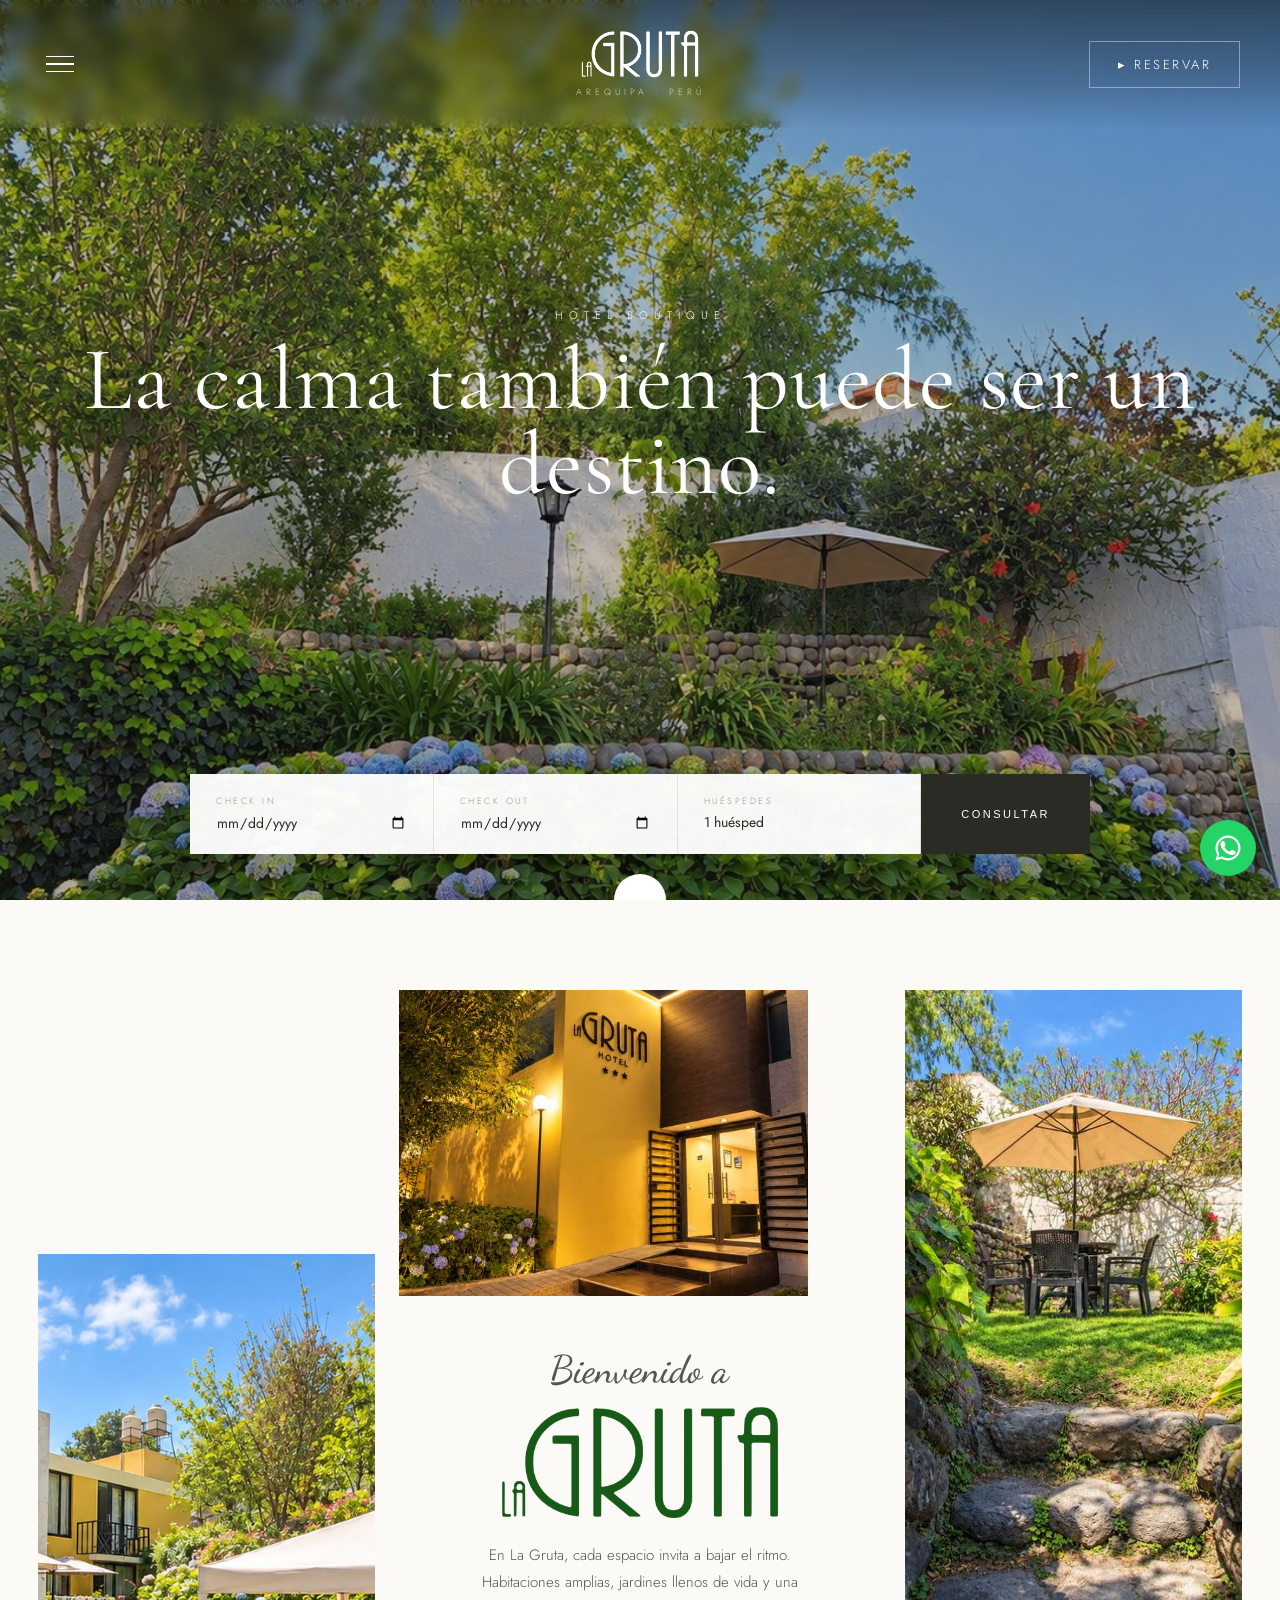
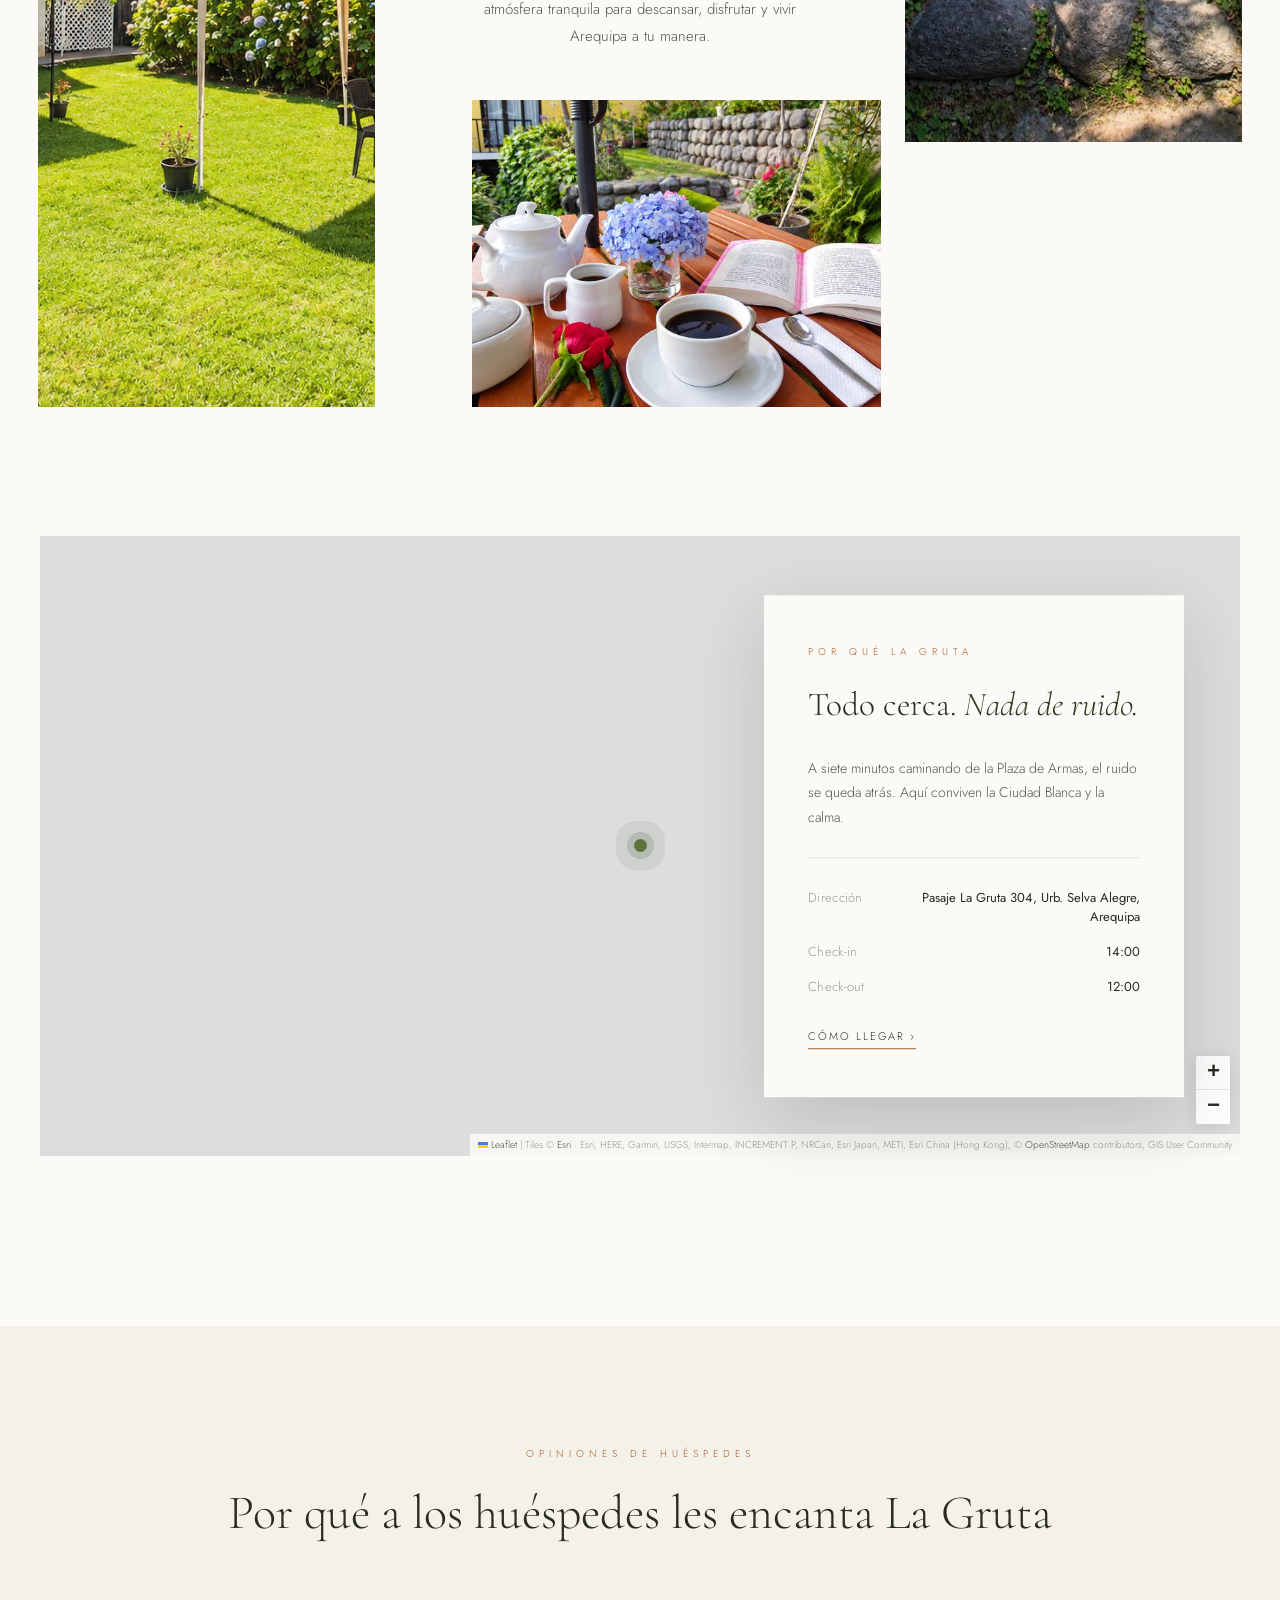
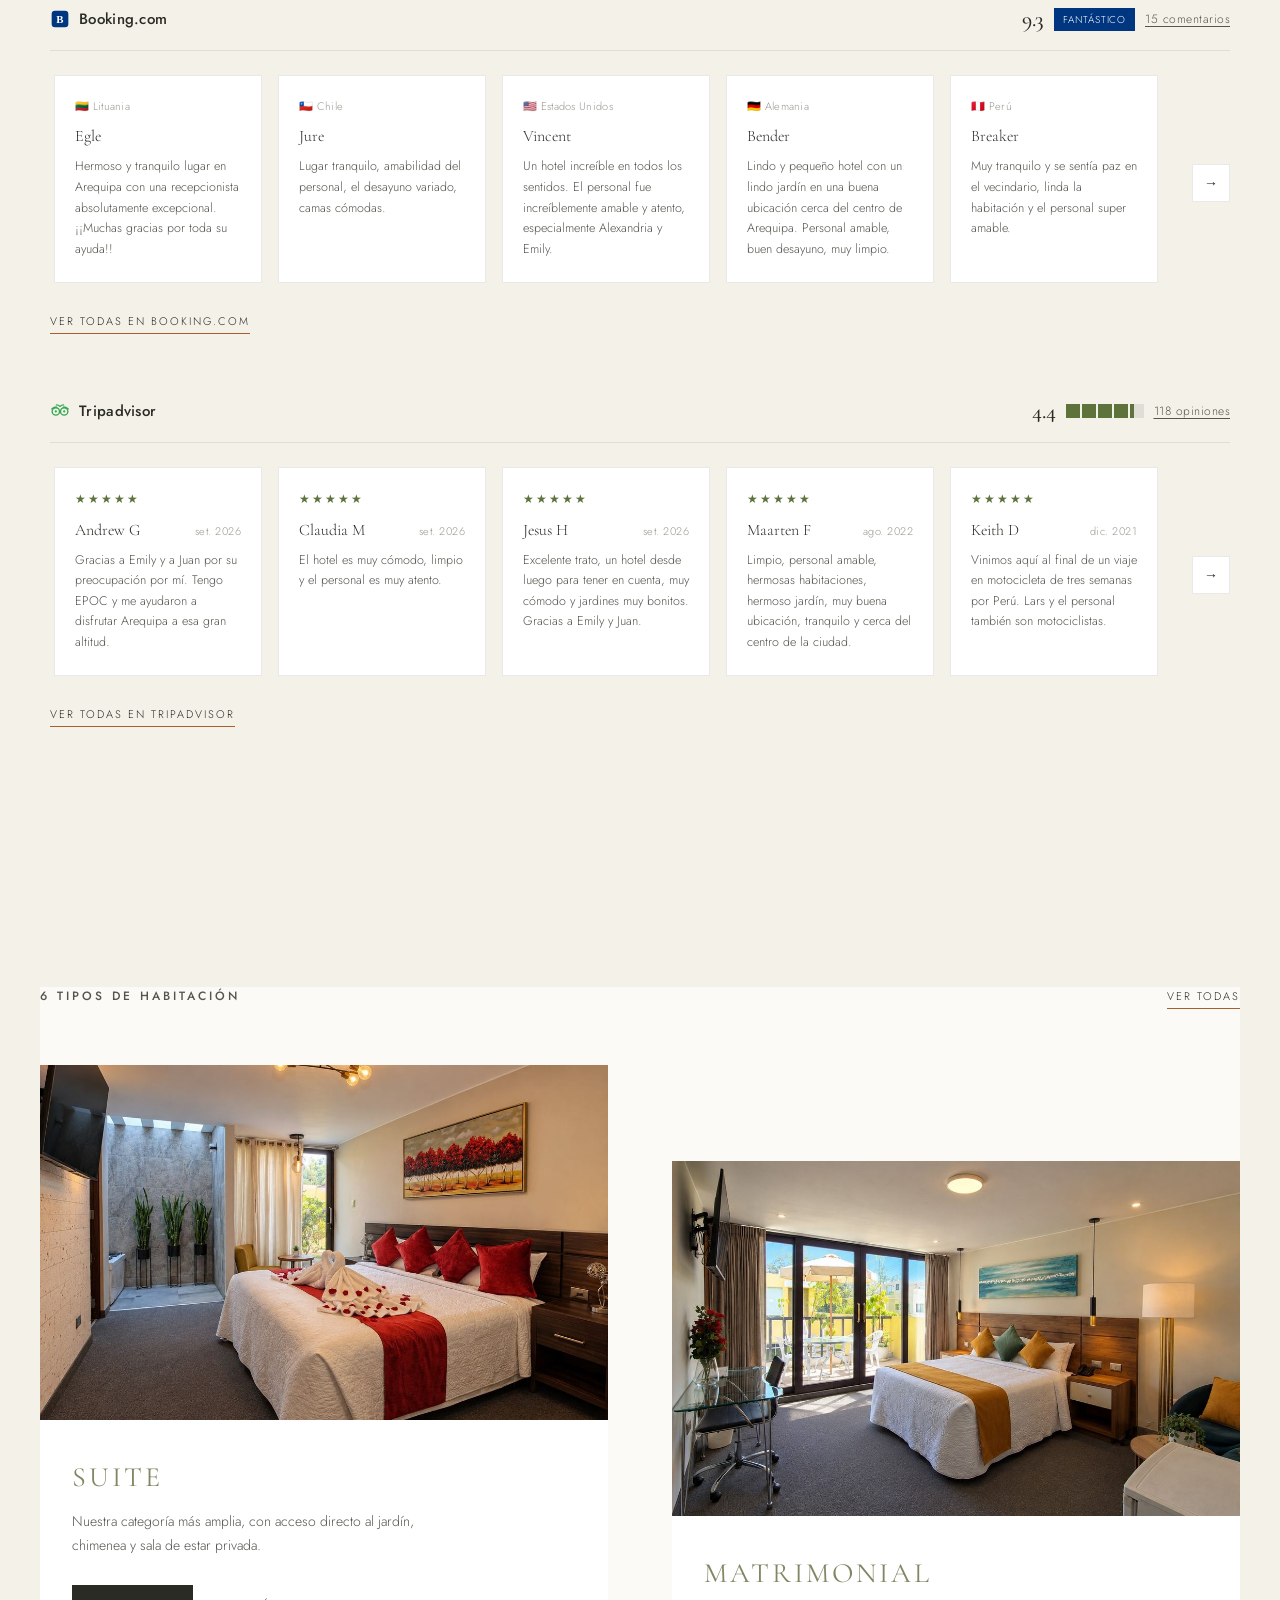
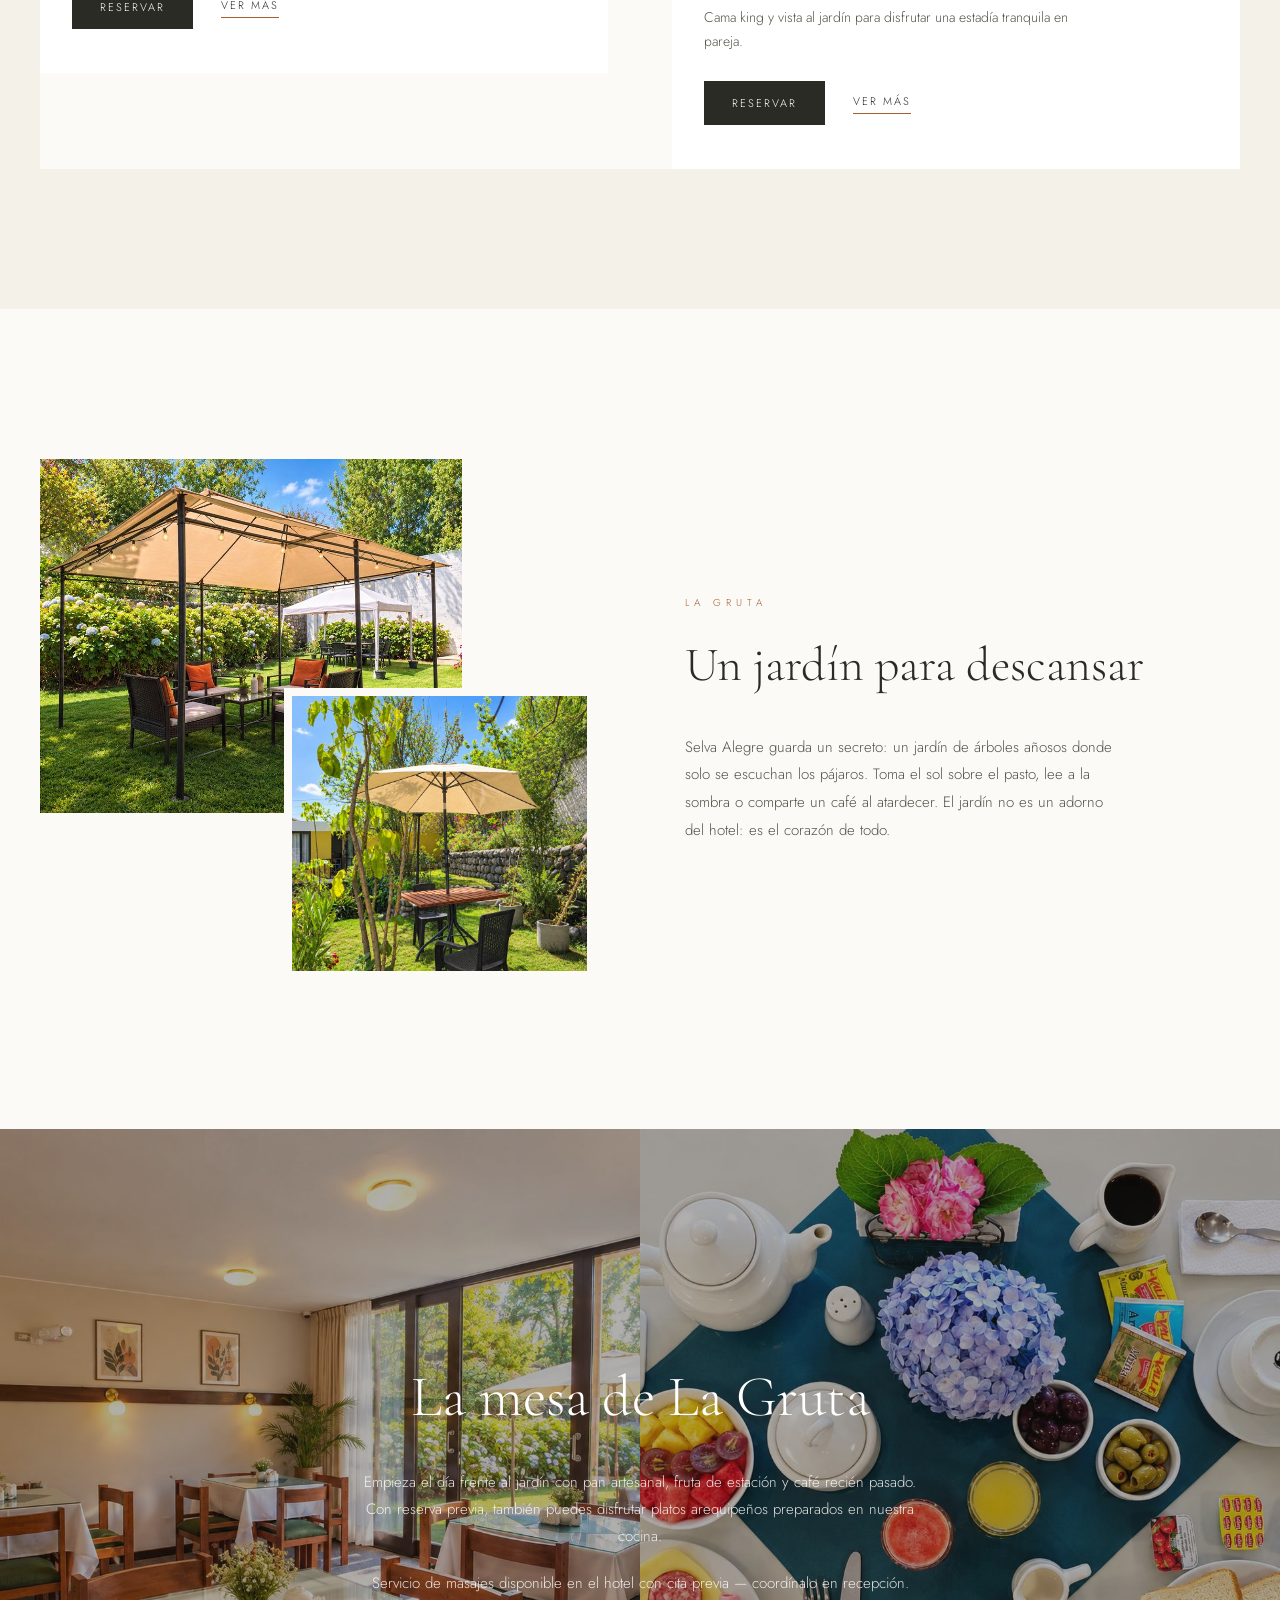
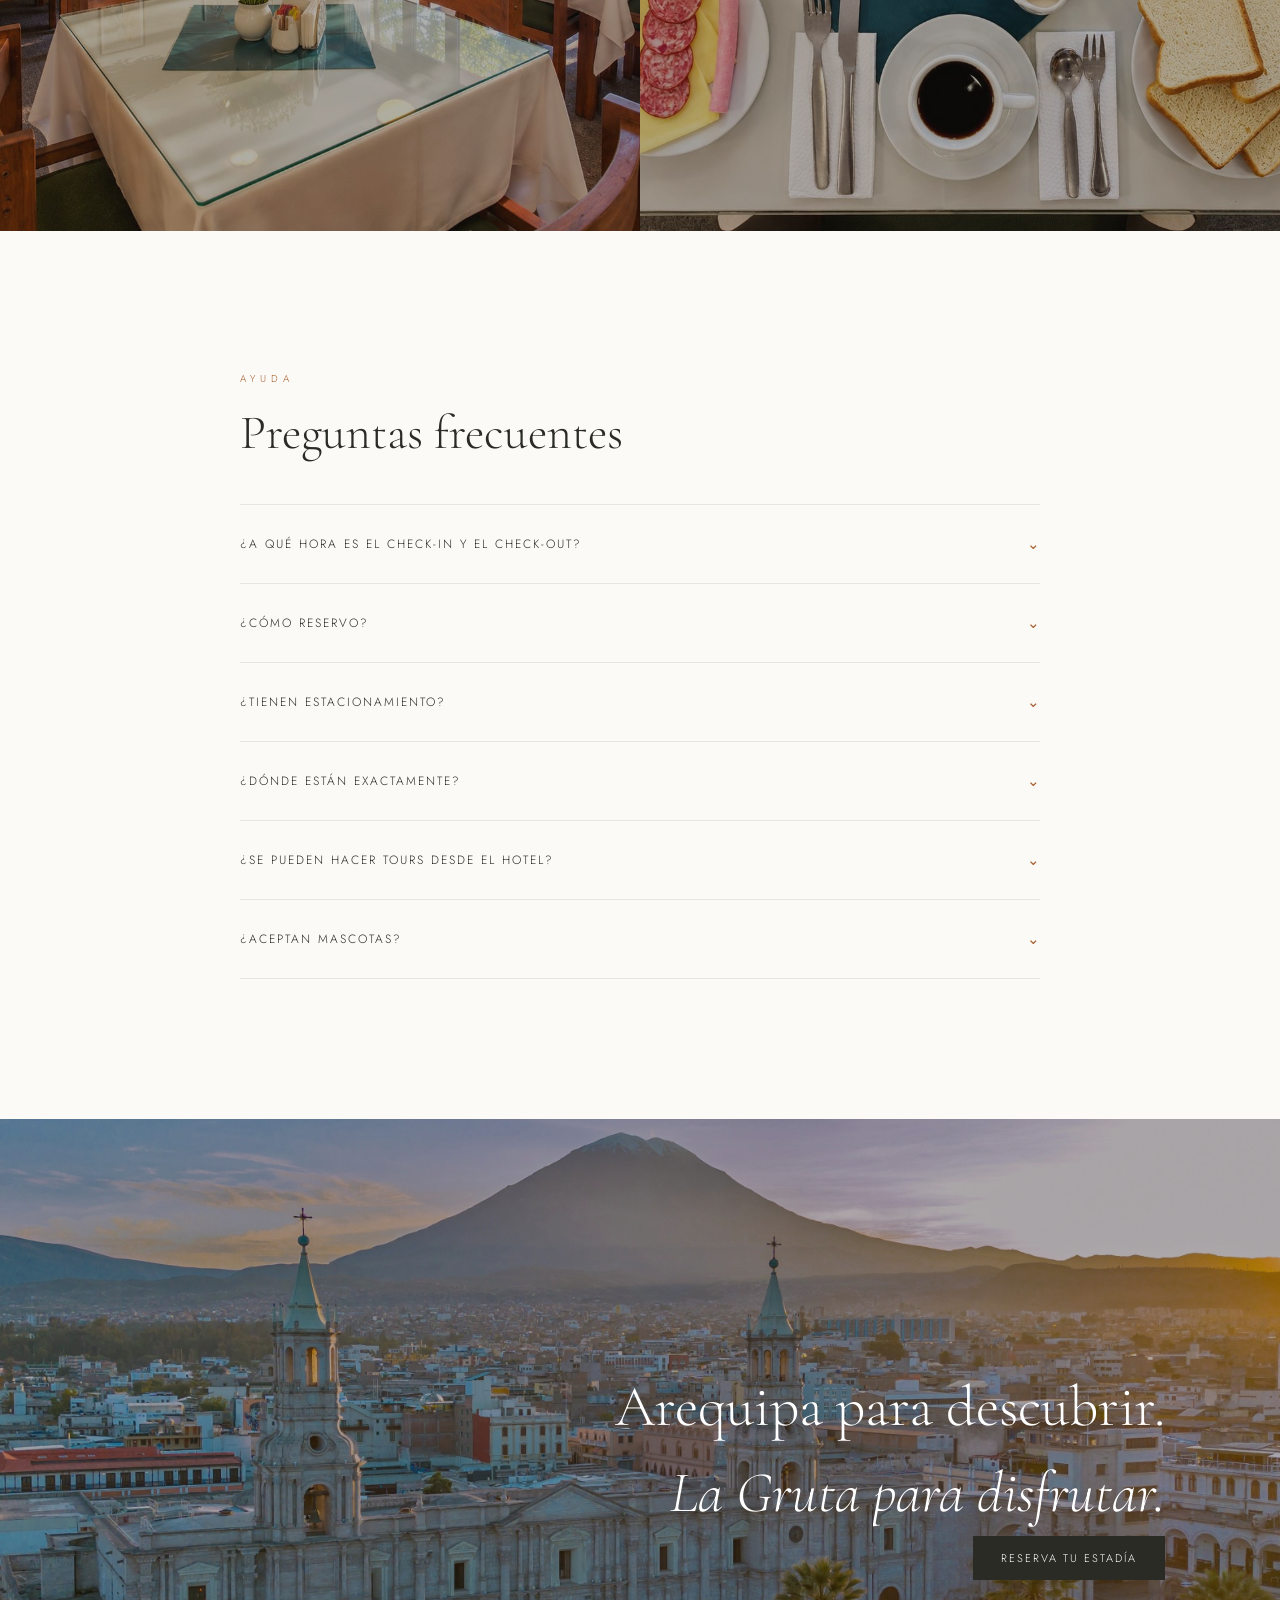
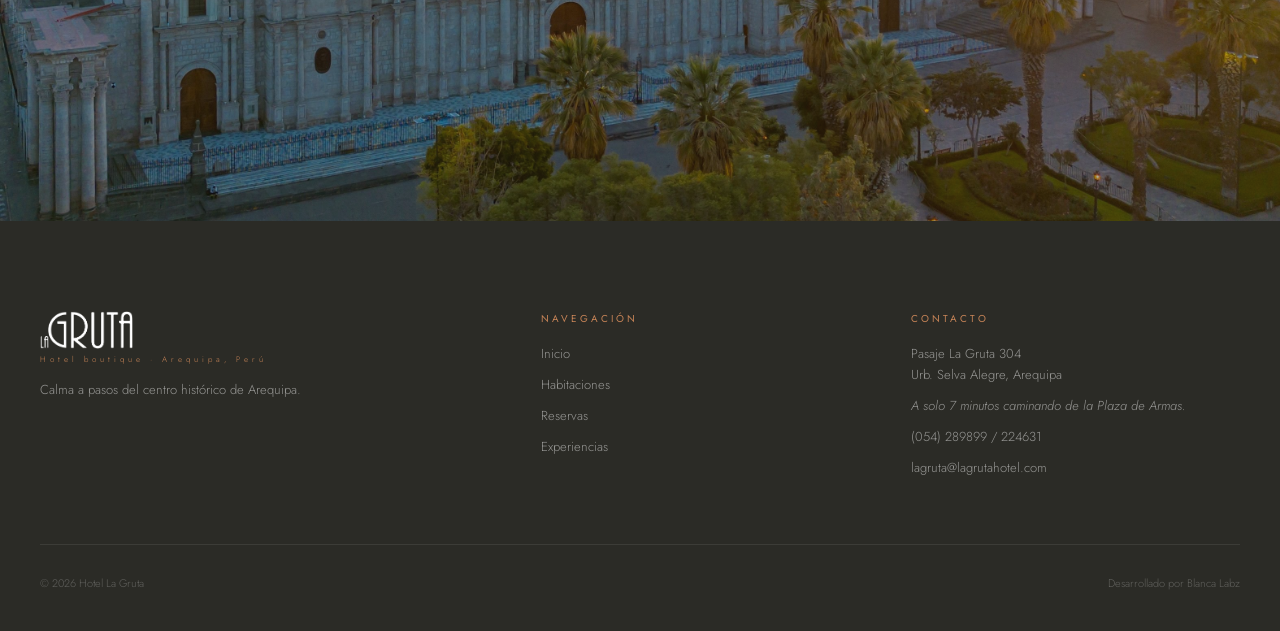
==== index.html @ e788a506 "mas detalles x2" ====
<!DOCTYPE html>
<html lang="es">
<head>
<meta charset="UTF-8">
<meta name="viewport" content="width=device-width, initial-scale=1.0">
<title>Hotel La Gruta — Arequipa</title>
<link href="https://fonts.googleapis.com/css2?family=Cormorant+Garamond:ital,wght@0,300;0,400;0,500;1,300;1,400&family=Dancing+Script:wght@500&family=Jost:wght@200;300;400;500&display=swap" rel="stylesheet">

<!-- Leaflet (vendorizado, no CDN) YA NO se carga acá: pesa ~164KB y solo lo
     usa la miniatura de mapa del menú. app.js lo inyecta bajo demanda
     (loadLeaflet() en assets/js/app.js) la primera vez que se abre el
     menú, para no penalizar a quien nunca lo abre. -->
<link rel="stylesheet" href="assets/css/site.css">

<!-- Todos con `defer`: se ejecutan en este orden, ya con el documento parseado.
     botanic-lib debe ir antes que vines.js, su único consumidor ahora que
     "El jardín" se sacó del sitio (queda guardada en docs/referencias/). -->
<script src="assets/js/botanic-lib.js" defer></script>
<script src="assets/js/vines.js"       defer></script>
<script src="assets/js/app.js"         defer></script>
<script src="assets/js/welcome.js"     defer></script>
<script src="assets/js/map.js"         defer></script>
</head>
<body>

<div id="preloader" class="preloader" aria-hidden="true">
  <img class="preloader-mark" src="assets/img/logos/lagruta-seal.png" alt="La Gruta Hotel">
</div>
<script>
  // Única excepción a "nada de JS en línea" (ver ARQUITECTURA.md): tiene que
  // correr antes de que el navegador pinte nada. app.js (defer) ya llegaría
  // tarde y el preloader alcanzaría a pintarse una vez antes de ocultarse.
  // A propósito NO mira sessionStorage: el preloader se ve en cada carga,
  // no solo la primera vez por sesión.
  if (matchMedia('(prefers-reduced-motion: reduce)').matches) {
    document.documentElement.classList.add('no-preload');
  }
</script>

<div id="app-shell">

<div class="pt" id="pt"></div>

<nav id="nav">
  <div class="burger" id="burger"><span></span><span></span><span></span></div>
  <a href="#" class="nav-logo" data-page="home"><img class="nav-logo-img" src="assets/img/logos/lagruta-wordmark.png" alt="La Gruta"><small>AREQUIPA · PERÚ</small></a>
  <a href="#" class="nav-book" data-page="reservas">▸ Reservar</a>
</nav>

<div class="menu" id="menu">
  <div class="menu-panel"></div>
  <div class="menu-inner">
    <div class="menu-col">
      <div class="menu-col-top">
        <p class="menu-eye">Hotel La Gruta</p>
        <div class="menu-links">
          <div class="menu-item"><a href="#" class="menu-link" data-page="home"><span class="menu-index">01</span>Inicio</a></div>
          <div class="menu-item"><a href="#" class="menu-link" data-page="rooms"><span class="menu-index">02</span>Habitaciones</a></div>
          <div class="menu-item"><a href="#" class="menu-link" data-page="reservas"><span class="menu-index">03</span>Reservas</a></div>
          <div class="menu-item"><a href="#" class="menu-link" data-page="experiencias"><span class="menu-index">04</span>Experiencias</a></div>
        </div>
        <div class="menu-contact">
          <a href="tel:+51054289899">+(51) 054 289899</a>
          <a href="mailto:lagruta@lagrutahotel.com">lagruta@lagrutahotel.com</a>
        </div>
      </div>
      <div class="menu-social">
        <span class="menu-social-label">Síguenos</span>
        <a href="https://www.facebook.com/LaGrutaHotelArequipa/" target="_blank" rel="noopener" aria-label="La Gruta en Facebook" class="menu-social-link">
          <svg viewBox="0 0 24 24" aria-hidden="true"><path d="M22 12a10 10 0 1 0-11.5 9.9v-7h-2.3V12h2.3V9.8c0-2.27 1.35-3.53 3.43-3.53.99 0 2.02.18 2.02.18v2.22h-1.14c-1.12 0-1.47.7-1.47 1.42V12h2.5l-.4 2.9h-2.1v7A10 10 0 0 0 22 12z"/></svg>
        </a>
      </div>
    </div>
  </div>
</div>

<!-- ═══ HOME ═══ -->
<div class="page active" id="page-home">
  <section class="hero">
    <div class="hero-media"><img class="imgc" src="assets/img/hero/hero-inicio.jpg" data-ph="Jardín del hotel" alt="" loading="eager" fetchpriority="high"></div>
    <div class="hero-caption">
      <p class="hero-eye">HOTEL BOUTIQUE</p>
      <h1 class="hero-title">
        <span class="hl"><span class="hw">La calma también puede ser un destino.</span></span>
      </h1>
    </div>
    <div class="avail">
      <div class="avail-f"><span class="avail-l">Check In</span><input type="date" class="avail-i"></div>
      <div class="avail-f"><span class="avail-l">Check Out</span><input type="date" class="avail-i"></div>
      <div class="avail-f"><span class="avail-l">Huéspedes</span><select class="avail-s"><option>1 huésped</option><option>2 huéspedes</option><option>3 huéspedes</option><option>4+ huéspedes</option></select></div>
      <button class="avail-btn" type="button">Consultar</button>
    </div>
    <div class="hero-down">⌄</div>
  </section>

  <!-- WELCOME COLLAGE -->
  <section class="welcome">
    <div class="welcome-grid">
      <div class="wc-img wc-1"><img class="imgc" src="assets/img/hotel/recepcion.jpg" data-ph="Recepción" alt="" loading="lazy"></div>
      <div class="wc-img wc-2"><img class="imgc" src="assets/img/hotel/fachada-2.jpg" data-ph="Fachada" alt="" loading="lazy"></div>
      <div class="wc-img wc-3"><img class="imgc" src="assets/img/hotel/cafeteria.jpg" data-ph="Cafetería" alt="" loading="lazy"></div>
      <div class="wc-img wc-4"><img class="imgc" src="assets/img/hotel/jardin.jpg" data-ph="Jardín" alt="" loading="lazy"></div>
      <div class="wc-center">
        <div class="wc-script">Bienvenido a</div>
        <img class="wc-logo" src="assets/img/logos/lagruta-wordmark.png" alt="La Gruta" loading="lazy">
        <p class="wc-desc" data-reveal="fade">En La Gruta, cada espacio invita a bajar el ritmo. Habitaciones amplias, jardines llenos de vida y una atmósfera tranquila para descansar, disfrutar y vivir Arequipa a tu manera.</p>
      </div>
    </div>
  </section>

  <!-- MAPA + DIRECCIÓN (home)
       Mismo mapa/coordenadas/zoom que la miniatura del menú (ver LAT/LNG
       y zoom:14 en initHomeMap(), assets/js/map.js) — a propósito el
       mismo encuadre en los dos sitios, no una vista distinta. Se carga
       bajo demanda (loadLeaflet + initHomeMap) recién cuando la sección
       entra en viewport (ver el IntersectionObserver en app.js), igual
       de perezoso que la miniatura del menú, que carga al abrirlo. La
       tarjeta reutiliza el copy que antes vivía en .statement — mismo
       mensaje, ahora con el mapa real detrás en vez de solo texto. -->
  <section class="home-map rv-el">
    <div class="home-map-inner">
      <div class="home-map-frame">
        <div id="home-map-canvas"></div>
      </div>
      <div class="home-map-card">
        <p class="eye">Por qué La Gruta</p>
        <h2 data-reveal="words">Todo cerca. <em>Nada de ruido.</em></h2>
        <p data-reveal="fade">A siete minutos caminando de la Plaza de Armas, el ruido se queda atrás. Aquí conviven la Ciudad Blanca y la calma.</p>
        <div class="home-map-divider"></div>
        <div class="home-map-fact"><span>Dirección</span><strong>Pasaje La Gruta 304, Urb. Selva Alegre, Arequipa</strong></div>
        <div class="home-map-fact"><span>Check-in</span><strong>14:00</strong></div>
        <div class="home-map-fact"><span>Check-out</span><strong>12:00</strong></div>
        <a class="home-map-directions" target="_blank" rel="noopener" href="https://www.google.com/maps/dir/?api=1&amp;destination=-16.387764,-71.530067">Cómo llegar &rsaquo;</a>
      </div>
    </div>
  </section>

  <!-- OPINIONES DE HUÉSPEDES (TripAdvisor + Booking.com)
       Dos paneles .review-platform con el MISMO peso visual a propósito
       (misma altura de header, mismo tamaño de tarjeta): es una decisión
       de marca, no queremos que una plataforma "gane" sobre la otra.
       Para añadir/cambiar una reseña, copia un .review-card completo
       dentro del .reviews-track de su plataforma y ajusta autor,
       fecha/país y texto. El score y el conteo de cada plataforma se
       actualizan en su .review-platform-head (y en .reviews-stars-fill
       para TripAdvisor: ancho en % del rating sobre 5, ej. 4.4/5 = 88%). -->
  <section class="reviews-sec rv-el">
    <div class="reviews-inner">
      <div class="reviews-top">
        <p class="eye">Opiniones de huéspedes</p>
        <h2 data-reveal="words">Por qué a los huéspedes les encanta La Gruta</h2>
      </div>
      <div class="reviews-platforms">

        <div class="review-platform">
          <div class="review-platform-head">
            <span class="platform-badge platform-badge-bk" aria-label="Booking.com">
              <svg viewBox="0 0 24 24" width="20" height="20" aria-hidden="true"><rect x="2" y="2" width="20" height="20" rx="4" fill="currentColor"/><text x="12" y="16.5" text-anchor="middle" font-family="Georgia,serif" font-size="13" font-weight="700" fill="#fff">B</text></svg>
              <span>Booking.com</span>
            </span>
            <div class="platform-score">
              <strong>9.3</strong>
              <span class="platform-tag">Fantástico</span>
              <a href="https://www.booking.com" target="_blank" rel="noopener">15 comentarios</a>
            </div>
          </div>
          <div class="reviews-track-wrap">
            <div class="reviews-track">
              <div class="review-card">
                <span class="review-card-flag">🇱🇹 Lituania</span>
                <div class="review-card-head"><span class="review-card-name">Egle</span></div>
                <p class="review-card-text">Hermoso y tranquilo lugar en Arequipa con una recepcionista absolutamente excepcional. ¡¡Muchas gracias por toda su ayuda!!</p>
              </div>
              <div class="review-card">
                <span class="review-card-flag">🇨🇱 Chile</span>
                <div class="review-card-head"><span class="review-card-name">Jure</span></div>
                <p class="review-card-text">Lugar tranquilo, amabilidad del personal, el desayuno variado, camas cómodas.</p>
              </div>
              <div class="review-card">
                <span class="review-card-flag">🇺🇸 Estados Unidos</span>
                <div class="review-card-head"><span class="review-card-name">Vincent</span></div>
                <p class="review-card-text">Un hotel increíble en todos los sentidos. El personal fue increíblemente amable y atento, especialmente Alexandria y Emily.</p>
              </div>
              <div class="review-card">
                <span class="review-card-flag">🇩🇪 Alemania</span>
                <div class="review-card-head"><span class="review-card-name">Bender</span></div>
                <p class="review-card-text">Lindo y pequeño hotel con un lindo jardín en una buena ubicación cerca del centro de Arequipa. Personal amable, buen desayuno, muy limpio.</p>
              </div>
              <div class="review-card">
                <span class="review-card-flag">🇵🇪 Perú</span>
                <div class="review-card-head"><span class="review-card-name">Breaker</span></div>
                <p class="review-card-text">Muy tranquilo y se sentía paz en el vecindario, linda la habitación y el personal super amable.</p>
              </div>
            </div>
            <button type="button" class="reviews-arrow" aria-label="Ver más opiniones de Booking.com">→</button>
          </div>
          <a href="https://www.booking.com" target="_blank" rel="noopener" class="rc-more reviews-more">Ver todas en Booking.com</a>
        </div>

        <div class="review-platform">
          <div class="review-platform-head">
            <span class="platform-badge platform-badge-ta" aria-label="TripAdvisor">
              <svg viewBox="0 0 24 24" width="20" height="20" aria-hidden="true"><circle cx="7" cy="12.5" r="4.4" fill="none" stroke="currentColor" stroke-width="1.6"/><circle cx="17" cy="12.5" r="4.4" fill="none" stroke="currentColor" stroke-width="1.6"/><circle cx="7" cy="12.5" r="1.3" fill="currentColor"/><circle cx="17" cy="12.5" r="1.3" fill="currentColor"/><path d="M2 9.4c1.9-1.6 4-2.4 5.6-2.4M22 9.4c-1.9-1.6-4-2.4-5.6-2.4M12 6.6c-1.1-1.2-2.6-1.9-4.4-1.9M12 6.6c1.1-1.2 2.6-1.9 4.4-1.9" fill="none" stroke="currentColor" stroke-width="1.4" stroke-linecap="round"/></svg>
              <span>Tripadvisor</span>
            </span>
            <div class="platform-score">
              <strong>4.4</strong>
              <span class="reviews-stars"><span class="reviews-stars-fill" style="width:88%"></span></span>
              <a href="https://www.tripadvisor.com" target="_blank" rel="noopener">118 opiniones</a>
            </div>
          </div>
          <div class="reviews-track-wrap">
            <div class="reviews-track">
              <div class="review-card">
                <span class="review-card-stars">★★★★★</span>
                <div class="review-card-head"><span class="review-card-name">Andrew G</span><span class="review-card-date">set. 2026</span></div>
                <p class="review-card-text">Gracias a Emily y a Juan por su preocupación por mí. Tengo EPOC y me ayudaron a disfrutar Arequipa a esa gran altitud.</p>
              </div>
              <div class="review-card">
                <span class="review-card-stars">★★★★★</span>
                <div class="review-card-head"><span class="review-card-name">Claudia M</span><span class="review-card-date">set. 2026</span></div>
                <p class="review-card-text">El hotel es muy cómodo, limpio y el personal es muy atento.</p>
              </div>
              <div class="review-card">
                <span class="review-card-stars">★★★★★</span>
                <div class="review-card-head"><span class="review-card-name">Jesus H</span><span class="review-card-date">set. 2026</span></div>
                <p class="review-card-text">Excelente trato, un hotel desde luego para tener en cuenta, muy cómodo y jardines muy bonitos. Gracias a Emily y Juan.</p>
              </div>
              <div class="review-card">
                <span class="review-card-stars">★★★★★</span>
                <div class="review-card-head"><span class="review-card-name">Maarten F</span><span class="review-card-date">ago. 2022</span></div>
                <p class="review-card-text">Limpio, personal amable, hermosas habitaciones, hermoso jardín, muy buena ubicación, tranquilo y cerca del centro de la ciudad.</p>
              </div>
              <div class="review-card">
                <span class="review-card-stars">★★★★★</span>
                <div class="review-card-head"><span class="review-card-name">Keith D</span><span class="review-card-date">dic. 2021</span></div>
                <p class="review-card-text">Vinimos aquí al final de un viaje en motocicleta de tres semanas por Perú. Lars y el personal también son motociclistas.</p>
              </div>
            </div>
            <button type="button" class="reviews-arrow" aria-label="Ver más opiniones de TripAdvisor">→</button>
          </div>
          <a href="https://www.tripadvisor.com" target="_blank" rel="noopener" class="rc-more reviews-more">Ver todas en Tripadvisor</a>
        </div>

      </div>
    </div>
  </section>

  <!-- ROOM CARDS -->
  <section class="rooms-sec">
    <div class="rooms-inner">
      <div class="rooms-top rv-el">
        <span class="rooms-count">6 tipos de habitación</span>
        <a href="#" class="rc-more" data-page="rooms">Ver todas</a>
      </div>
      <div class="rooms-grid">
        <div class="room-card rv-el">
          <div class="room-card-media"><img class="imgc" src="assets/img/rooms/suite.jpg" data-images="assets/img/rooms/suite.jpg,assets/img/rooms/suite2.jpg,assets/img/rooms/bano-suite.jpg,assets/img/rooms/yacuzi-suite.jpg" data-ph="Suite" alt="" loading="lazy"><div class="room-card-arrows"><span class="room-card-arrow">←</span><span class="room-card-arrow">→</span></div></div>
          <div class="room-card-body">
            <div class="room-card-name">Suite</div>
            <p class="room-card-desc">Nuestra categoría más amplia, con acceso directo al jardín, chimenea y sala de estar privada.</p>
            <div class="room-card-actions"><a href="#" class="rc-book" data-page="reservas">Reservar</a><a href="#" class="rc-more" data-page="rooms">Ver más</a></div>
          </div>
        </div>
        <div class="room-card rv-el">
          <div class="room-card-media"><img class="imgc" src="assets/img/rooms/matrimonial.jpg" data-images="assets/img/rooms/matrimonial.jpg,assets/img/rooms/matrimonial2.jpg,assets/img/rooms/bano-matrimonial.jpg" data-ph="Matrimonial" alt="" loading="lazy"><div class="room-card-arrows"><span class="room-card-arrow">←</span><span class="room-card-arrow">→</span></div></div>
          <div class="room-card-body">
            <div class="room-card-name">Matrimonial</div>
            <p class="room-card-desc">Cama king y vista al jardín para disfrutar una estadía tranquila en pareja.</p>
            <div class="room-card-actions"><a href="#" class="rc-book" data-page="reservas">Reservar</a><a href="#" class="rc-more" data-page="rooms">Ver más</a></div>
          </div>
        </div>
      </div>
    </div>
  </section>

  <!-- EL JARDÍN -->
  <section class="jardin-sec rv-el">
    <div class="jardin-grid">
      <div class="jardin-media">
        <div class="jardin-img jardin-img-1"><img class="imgc" src="assets/img/hotel/jardin-1.jpg" data-ph="Jardín" alt="" loading="lazy"></div>
        <div class="jardin-img jardin-img-2"><img class="imgc" src="assets/img/hotel/jardin-2.jpg" data-ph="Jardín" alt="" loading="lazy"></div>
      </div>
      <div class="jardin-text">
        <p class="eye">La Gruta</p>
        <h2 data-reveal="words">Un jardín para descansar</h2>
        <p data-reveal="fade">Selva Alegre guarda un secreto: un jardín de árboles añosos donde solo se escuchan los pájaros. Toma el sol sobre el pasto, lee a la sombra o comparte un café al atardecer. El jardín no es un adorno del hotel: es el corazón de todo.</p>
      </div>
    </div>
  </section>

  <!-- GASTRONOMÍA -->
  <section class="gastro rv-el">
    <div class="gastro-media">
      <div><img class="imgc" src="assets/img/hotel/comida-1.jpg" data-ph="Comedor" alt="" loading="lazy"></div>
      <div><img class="imgc" src="assets/img/hotel/comedor-1.jpg" data-ph="Desayuno" alt="" loading="lazy"></div>
    </div>
    <div class="gastro-in">
      <h2 data-reveal="words">La mesa de La Gruta</h2>
      <p data-reveal="fade">Empieza el día frente al jardín con pan artesanal, fruta de estación y café recién pasado. Con reserva previa, también puedes disfrutar platos arequipeños preparados en nuestra cocina.</p>
      <p class="gastro-note">Servicio de masajes disponible en el hotel con cita previa — coordínalo en recepción.</p>
    </div>
  </section>

  <!-- PREGUNTAS FRECUENTES -->
  <section class="faq-sec rv-el">
    <div class="faq-head">
      <p class="eye">Ayuda</p>
      <h2 data-reveal="words">Preguntas frecuentes</h2>
    </div>
    <details class="faq-item">
      <summary><span class="faq-q">¿A qué hora es el check-in y el check-out?</span><span class="faq-chevron">⌄</span></summary>
      <p class="faq-a">Check-in desde las 14:00 y check-out hasta las 12:00. Si llegas temprano o sales tarde, escríbenos: buscamos la forma de recibirte.</p>
    </details>
    <details class="faq-item">
      <summary><span class="faq-q">¿Cómo reservo?</span><span class="faq-chevron">⌄</span></summary>
      <p class="faq-a">Por WhatsApp (+51 974 330 699), por el formulario de esta web o escribiéndonos a lagruta@lagrutahotel.com. Confirmamos en menos de 24 horas.</p>
    </details>
    <details class="faq-item">
      <summary><span class="faq-q">¿Tienen estacionamiento?</span><span class="faq-chevron">⌄</span></summary>
      <p class="faq-a">Sí, estacionamiento privado dentro del hotel, sin costo para nuestros huéspedes.</p>
    </details>
    <details class="faq-item">
      <summary><span class="faq-q">¿Dónde están exactamente?</span><span class="faq-chevron">⌄</span></summary>
      <p class="faq-a">Pasaje La Gruta 304, Urb. Selva Alegre, a 7 minutos caminando de la Plaza de Armas. Coordinamos traslados desde el aeropuerto y el terminal terrestre.</p>
    </details>
    <details class="faq-item">
      <summary><span class="faq-q">¿Se pueden hacer tours desde el hotel?</span><span class="faq-chevron">⌄</span></summary>
      <p class="faq-a">Sí. En recepción coordinamos city tours, Cañón del Colca, rafting y más, con operadores locales de confianza.</p>
    </details>
    <details class="faq-item">
      <summary><span class="faq-q">¿Aceptan mascotas?</span><span class="faq-chevron">⌄</span></summary>
      <p class="faq-a">Escríbenos por WhatsApp y lo coordinamos según disponibilidad.</p>
    </details>
  </section>

  <!-- BAND -->
  <div class="band rv-el">
    <img class="imgc" src="assets/img/hotel/panoramica.jpg" data-ph="Vista panorámica" alt="" loading="lazy">
    <div class="band-in">
      <h2 data-reveal="words">Arequipa para descubrir.<br><em>La Gruta para disfrutar.</em></h2>
      <a href="#" class="rc-book" data-page="reservas">Reserva tu estadía</a>
    </div>
  </div>

  <footer>
    <div class="ft-top">
      <div class="ft-col"><span class="ft-logo"><img class="ft-logo-img" src="assets/img/logos/lagruta-wordmark.png" alt="La Gruta" loading="lazy"><small>Hotel boutique · Arequipa, Perú</small></span><p style="color:rgba(255,255,255,.5);font-size:13px;line-height:1.7;max-width:280px;">Calma a pasos del centro histórico de Arequipa.</p></div>
      <div class="ft-col"><h4>Navegación</h4><a href="#" data-page="home">Inicio</a><a href="#" data-page="rooms">Habitaciones</a><a href="#" data-page="reservas">Reservas</a><a href="#" data-page="experiencias">Experiencias</a></div>
      <div class="ft-col"><h4>Contacto</h4><p>Pasaje La Gruta 304<br>Urb. Selva Alegre, Arequipa</p><p class="ft-near"><em>A solo 7 minutos caminando de la Plaza de Armas.</em></p><p>(054) 289899 / 224631</p><p>lagruta@lagrutahotel.com</p></div>
    </div>
    <div class="ft-bottom"><span>© 2026 Hotel La Gruta</span><span>Desarrollado por Blanca Labz</span></div>
  </footer>
</div>

<!-- ═══ HABITACIONES ═══ -->
<div class="page" id="page-rooms" hidden>
  <section class="hero">
    <div class="hero-media"><img class="imgc" src="assets/img/hero/hero-habitaciones.jpg" data-ph="Habitación" alt="" loading="lazy"></div>
    <div class="hero-caption">
      <p class="hero-eye">Alojamiento</p>
      <h1 class="hero-title">
        <span class="hl"><span class="hw">Habitaciones y suites para descansar a tu ritmo.</span></span>
      </h1>
    </div>
    <div class="avail">
      <div class="avail-f"><span class="avail-l">Check In</span><input type="date" class="avail-i"></div>
      <div class="avail-f"><span class="avail-l">Check Out</span><input type="date" class="avail-i"></div>
      <div class="avail-f"><span class="avail-l">Huéspedes</span><select class="avail-s"><option>1 huésped</option><option>2 huéspedes</option><option>3 huéspedes</option><option>4+ huéspedes</option></select></div>
      <button class="avail-btn" type="button">Consultar</button>
    </div>
    <div class="hero-down">⌄</div>
  </section>

  <section class="rooms-sec" style="background:var(--paper)">
    <div class="rooms-inner">
      <div class="rooms-top rv-el">
        <span class="rooms-count">6 tipos de habitación</span>
      </div>
      <div class="rooms-grid">
        <div class="room-card rv-el" data-detail="Nuestra categoría más amplia: acceso directo al jardín, chimenea propia y una sala de estar separada del dormitorio, pensada para quienes se quedan varios días y quieren un espacio para trabajar o simplemente estirarse sin salir de la habitación."><div class="room-card-media"><img class="imgc" src="assets/img/rooms/suite.jpg" data-images="assets/img/rooms/suite.jpg,assets/img/rooms/suite2.jpg,assets/img/rooms/bano-suite.jpg,assets/img/rooms/yacuzi-suite.jpg" data-ph="Suite" alt="" loading="lazy"><div class="room-card-arrows"><span class="room-card-arrow">←</span><span class="room-card-arrow">→</span></div></div><div class="room-card-body"><div class="room-card-name">Suite</div><p class="room-card-desc">Nuestra categoría más amplia, con acceso directo al jardín, chimenea y sala de estar privada.</p><div class="room-card-actions"><a href="#" class="rc-book" data-page="reservas">Reservar</a><a href="#" class="rc-more room-more">Ver más</a></div></div></div>
        <div class="room-card rv-el" data-detail="Un paso intermedio entre la habitación clásica y la Suite: mantiene la chimenea y un área de estar independiente, con algo menos de superficie pero la misma calma del jardín como vista."><div class="room-card-media"><img class="imgc" src="assets/img/rooms/semisuite.jpg" data-images="assets/img/rooms/semisuite.jpg,assets/img/rooms/semisuite2.jpg,assets/img/rooms/bano-semisuite.jpg" data-ph="Semi Suite" alt="" loading="lazy"><div class="room-card-arrows"><span class="room-card-arrow">←</span><span class="room-card-arrow">→</span></div></div><div class="room-card-body"><div class="room-card-name">Semi Suite</div><p class="room-card-desc">Más espacio para descansar, con chimenea y área de estar independiente.</p><div class="room-card-actions"><a href="#" class="rc-book" data-page="reservas">Reservar</a><a href="#" class="rc-more room-more">Ver más</a></div></div></div>
        <div class="room-card rv-el" data-detail="Cama king y vista al jardín en un ambiente pensado para parejas: la opción más elegida por quienes vienen a Arequipa a desconectar sin renunciar a la comodidad."><div class="room-card-media"><img class="imgc" src="assets/img/rooms/matrimonial.jpg" data-images="assets/img/rooms/matrimonial.jpg,assets/img/rooms/matrimonial2.jpg,assets/img/rooms/bano-matrimonial.jpg" data-ph="Matrimonial" alt="" loading="lazy"><div class="room-card-arrows"><span class="room-card-arrow">←</span><span class="room-card-arrow">→</span></div></div><div class="room-card-body"><div class="room-card-name">Matrimonial</div><p class="room-card-desc">Cama king y vista al jardín para una estadía tranquila en pareja.</p><div class="room-card-actions"><a href="#" class="rc-book" data-page="reservas">Reservar</a><a href="#" class="rc-more room-more">Ver más</a></div></div></div>
        <div class="room-card rv-el" data-detail="Tres camas en un mismo ambiente, ideal para viajar en grupo o en familia sin perder comodidad: suficiente espacio para moverse con soltura y descansar todos por igual."><div class="room-card-media"><img class="imgc" src="assets/img/rooms/triple.jpg" data-images="assets/img/rooms/triple.jpg,assets/img/rooms/triple2.jpg,assets/img/rooms/bano-triple.jpg" data-ph="Triple" alt="" loading="lazy"><div class="room-card-arrows"><span class="room-card-arrow">←</span><span class="room-card-arrow">→</span></div></div><div class="room-card-body"><div class="room-card-name">Triple</div><p class="room-card-desc">Tres camas y espacio para descansar cómodamente en familia o con amigos.</p><div class="room-card-actions"><a href="#" class="rc-book" data-page="reservas">Reservar</a><a href="#" class="rc-more room-more">Ver más</a></div></div></div>
        <div class="room-card rv-el" data-detail="Dos camas separadas en un ambiente tranquilo, pensada para compartir habitación sin compartir cama: la opción práctica para amigos o compañeros de viaje."><div class="room-card-media"><img class="imgc" src="assets/img/rooms/doble.jpg" data-images="assets/img/rooms/doble.jpg,assets/img/rooms/doble2.jpg,assets/img/rooms/bano-doble.jpg" data-ph="Doble" alt="" loading="lazy"><div class="room-card-arrows"><span class="room-card-arrow">←</span><span class="room-card-arrow">→</span></div></div><div class="room-card-body"><div class="room-card-name">Doble</div><p class="room-card-desc">Dos camas y un ambiente tranquilo para compartir la estadía con comodidad.</p><div class="room-card-actions"><a href="https://wa.me/51974330699?text=Hola%2C%20quiero%20reservar%20la%20habitaci%C3%B3n%20con%20balc%C3%B3n." class="rc-book" target="_blank" rel="noopener">Reservar</a><a href="#" class="rc-more room-more">Ver más</a></div></div></div>
        <div class="room-card rv-el" data-detail="Compacta y bien pensada para viajar solo: todo lo esencial a mano, sin espacio de más, para quienes solo necesitan un lugar cómodo donde volver después de recorrer Arequipa."><div class="room-card-media"><img class="imgc" src="assets/img/rooms/individual.jpg" data-images="assets/img/rooms/individual.jpg,assets/img/rooms/individual2.jpg,assets/img/rooms/bano-individual.jpg" data-ph="Individual" alt="" loading="lazy"><div class="room-card-arrows"><span class="room-card-arrow">←</span><span class="room-card-arrow">→</span></div></div><div class="room-card-body"><div class="room-card-name">Individual</div><p class="room-card-desc">Una habitación práctica y acogedora para descansar con comodidad al viajar solo.</p><div class="room-card-actions"><a href="#" class="rc-book" data-page="reservas">Reservar</a><a href="#" class="rc-more room-more">Ver más</a></div></div></div>
      </div>
    </div>
  </section>

  <!-- LA EXPERIENCIA LA GRUTA
       Cierre editorial de Habitaciones, sin cards ni iconos: 3 bloques
       foto+título+una línea, asimétricos (7/5 y 5/7 alternados, más el
       tercero a sangre completa) — misma lógica visual que .jardin-sec
       y .gastro más arriba en el sitio, pero pensada como una sola
       secuencia de tres en vez de dos piezas sueltas. Para cambiar una
       foto o el texto, tocar solo esos dos valores por bloque; el resto
       (proporción de columnas, tipografía) es del sistema y no hace
       falta repetirlo. -->
  <section class="experience-sec rv-el">
    <div class="experience-head">
      <p class="eye">La experiencia</p>
      <h2 data-reveal="words">La experiencia La Gruta</h2>
    </div>

    <div class="experience-block">
      <div class="experience-media experience-media-tall"><img class="imgc" src="assets/img/hotel/jardin-3.jpg" data-ph="Jardines" alt="" loading="lazy"></div>
      <div class="experience-text">
        <h3>Jardines</h3>
        <p>Un jardín centenario donde el silencio se respira, no se escucha.</p>
      </div>
    </div>

    <div class="experience-block experience-reverse">
      <div class="experience-media experience-media-wide"><img class="imgc" src="assets/img/hotel/comida-3.jpg" data-ph="Desayuno" alt="" loading="lazy"></div>
      <div class="experience-text">
        <h3>Desayuno</h3>
        <p>Pan artesanal y fruta de estación, servidos frente al jardín cada mañana.</p>
      </div>
    </div>

    <div class="experience-full">
      <img class="imgc" src="assets/img/hotel/calma-1.jpg" data-ph="Calma" alt="" loading="lazy">
      <div class="experience-full-caption">
        <h3>Calma</h3>
        <p>El tiempo se mide distinto cuando no hay prisa por llegar a ningún lado.</p>
      </div>
    </div>
  </section>

  <footer>
    <div class="ft-top">
      <div class="ft-col"><span class="ft-logo"><img class="ft-logo-img" src="assets/img/logos/lagruta-wordmark.png" alt="La Gruta" loading="lazy"><small>Hotel boutique · Arequipa, Perú</small></span><p style="color:rgba(255,255,255,.5);font-size:13px;line-height:1.7;max-width:280px;">Calma a pasos del centro histórico de Arequipa.</p></div>
      <div class="ft-col"><h4>Navegación</h4><a href="#" data-page="home">Inicio</a><a href="#" data-page="rooms">Habitaciones</a><a href="#" data-page="reservas">Reservas</a><a href="#" data-page="experiencias">Experiencias</a></div>
      <div class="ft-col"><h4>Contacto</h4><p>Pasaje La Gruta 304<br>Urb. Selva Alegre, Arequipa</p><p class="ft-near"><em>A solo 7 minutos caminando de la Plaza de Armas.</em></p><p>(054) 289899 / 224631</p><p>lagruta@lagrutahotel.com</p></div>
    </div>
    <div class="ft-bottom"><span>© 2026 Hotel La Gruta</span><span>Desarrollado por Blanca Labz</span></div>
  </footer>
</div>

<!-- ═══ RESERVAS ═══ -->
<div class="page" id="page-reservas" hidden>
  <section class="hero" style="height:56vh;min-height:440px;">
    <div class="hero-media"><img class="imgc" src="assets/img/hero/hero-reservas.jpg" data-ph="La Gruta" alt="" loading="lazy"></div>
    <div class="hero-caption">
      <p class="hero-eye">Reservas</p>
      <h1 class="hero-title"><span class="hl"><span class="hw"><em>Tu próxima pausa empieza aquí.</em></span></span></h1>
    </div>
  </section>
  <div class="rv-body">
    <div class="rv-info rv-el">
      <h2 data-reveal="words">Encuentra la habitación ideal para tu estadía.</h2>
      <p data-reveal="fade">Envíanos tus fechas y preferencias. Te ayudaremos a elegir la habitación que mejor se adapte a tu estadía y confirmaremos la disponibilidad directamente contigo.</p>
      <div class="rv-contact"><span class="rv-cl">WhatsApp</span><a class="rv-cv contact-link" href="tel:+51974330699">+51 974 330 699</a></div>
      <div class="rv-contact"><span class="rv-cl">Teléfono</span><a class="rv-cv contact-link" href="tel:+5154289899">(054) 289899</a></div>
      <div class="rv-contact"><span class="rv-cl">Email</span><a class="rv-cv contact-link" href="mailto:lagruta@lagrutahotel.com">lagruta@lagrutahotel.com</a></div>
      <div class="rv-contact"><span class="rv-cl">Check-in / out</span><span class="rv-cv">2:00 PM / 12:00 PM</span></div>
    </div>
    <form class="rv-form rv-el" id="reservaForm" novalidate>
      <p class="rv-required-note"><span aria-hidden="true">*</span> Campos obligatorios</p>
      <div class="rv-row">
        <div class="rv-field"><label for="reserva-nombre">Nombre completo <span class="rv-required" aria-hidden="true">*</span></label><input id="reserva-nombre" type="text" name="nombre" placeholder="Tu nombre" required></div>
        <div class="rv-field"><label for="reserva-telefono">Teléfono <span class="rv-required" aria-hidden="true">*</span></label><input id="reserva-telefono" type="tel" name="telefono" placeholder="+51" required></div>
      </div>
      <div class="rv-field"><label for="reserva-correo">Correo electrónico</label><input id="reserva-correo" type="email" name="correo" placeholder="correo@ejemplo.com"></div>
      <div class="rv-row">
        <div class="rv-field"><label for="reserva-habitacion">Habitación</label><select id="reserva-habitacion" name="habitacion"><option value="">Seleccionar</option><option>Individual</option><option>Doble</option><option>Triple</option><option>Matrimonial</option><option>Semi Suite</option><option>Suite</option></select></div>
        <div class="rv-field"><label for="reserva-huespedes">Huéspedes</label><input id="reserva-huespedes" type="number" name="huespedes" placeholder="1" min="1"></div>
      </div>
      <div class="rv-row">
        <div class="rv-field"><label for="reserva-llegada">Llegada <span class="rv-required" aria-hidden="true">*</span></label><input id="reserva-llegada" type="date" name="llegada" required></div>
        <div class="rv-field"><label for="reserva-salida">Salida <span class="rv-required" aria-hidden="true">*</span></label><input id="reserva-salida" type="date" name="salida" required></div>
      </div>
      <div class="rv-field"><label for="reserva-mensaje">Mensaje adicional</label><textarea id="reserva-mensaje" rows="3" name="mensaje" placeholder="¿Alguna preferencia especial?"></textarea></div>
      <div style="display:flex;align-items:center;gap:26px;flex-wrap:wrap;margin-top:40px;">
        <button class="rv-submit" type="submit" style="margin-top:0;">Consultar disponibilidad por WhatsApp</button>
        <a href="#" class="rc-more" id="reservaMailto">Prefiero consultar por correo</a>
      </div>
      <p class="rv-note" id="reservaNote" style="font-size:12px;color:var(--muted);margin-top:16px;min-height:1em;"></p>
    </form>
  </div>
  <footer>
    <div class="ft-top">
      <div class="ft-col"><span class="ft-logo"><img class="ft-logo-img" src="assets/img/logos/lagruta-wordmark.png" alt="La Gruta" loading="lazy"><small>Hotel boutique · Arequipa, Perú</small></span><p style="color:rgba(255,255,255,.5);font-size:13px;line-height:1.7;max-width:280px;">Calma a pasos del centro histórico de Arequipa.</p></div>
      <div class="ft-col"><h4>Navegación</h4><a href="#" data-page="home">Inicio</a><a href="#" data-page="rooms">Habitaciones</a><a href="#" data-page="reservas">Reservas</a><a href="#" data-page="experiencias">Experiencias</a></div>
      <div class="ft-col"><h4>Contacto</h4><p>Pasaje La Gruta 304<br>Urb. Selva Alegre, Arequipa</p><p class="ft-near"><em>A solo 7 minutos caminando de la Plaza de Armas.</em></p><p>(054) 289899 / 224631</p><p>lagruta@lagrutahotel.com</p></div>
    </div>
    <div class="ft-bottom"><span>© 2026 Hotel La Gruta</span><span>Desarrollado por Blanca Labz</span></div>
  </footer>
</div>

<!-- ═══ EXPERIENCIAS ═══ -->
<div class="page" id="page-experiencias" hidden>
  <section class="hero">
    <div class="hero-media"><img class="imgc" src="assets/img/experiencias/hero.jpg" data-ph="Campiña arequipeña" alt="" loading="lazy"></div>
    <div class="hero-caption">
      <p class="hero-eye">Experiencias</p>
      <h1 class="hero-title">
        <span class="hl"><span class="hw">Vive Arequipa</span></span><br>
        <span class="hl"><span class="hw"><em>desde La Gruta</em></span></span>
      </h1>
    </div>
    <div class="hero-down">⌄</div>
  </section>

  <section class="exp-intro rv-el">
    <p class="eye">Tours &amp; aventuras</p>
    <p class="exp-intro-text" data-reveal="fade">Desde recepción coordinamos tours, traslados y experiencias con operadores locales de confianza. Te ayudamos a elegir cada plan y organizamos el recojo para que disfrutes Arequipa sin complicaciones.</p>
  </section>

  <section class="rooms-sec" style="background:var(--paper)">
    <div class="rooms-inner">
      <div class="rooms-grid">
        <div class="room-card rv-el">
          <div class="room-card-media"><img class="imgc" src="assets/img/experiencias/colca.jpg" data-ph="Cañón del Colca" alt="" loading="lazy"><span class="room-card-badge">El más solicitado</span></div>
          <div class="room-card-body">
            <div class="room-card-name">Cañón del Colca</div>
            <p class="room-card-desc">El vuelo del cóndor en la Cruz del Cóndor, aguas termales en Chivay y pueblos coloniales. Full day o 2 días/1 noche.</p>
            <p class="room-card-meta">desde S/80</p>
            <div class="room-card-actions"><a href="https://wa.me/51974330699?text=Hola%2C%20quisiera%20m%C3%A1s%20informaci%C3%B3n%20sobre%20el%20tour%20%22Ca%C3%B1%C3%B3n%20del%20Colca%22." class="rc-book" target="_blank" rel="noopener">Consultar por WhatsApp</a></div>
          </div>
        </div>
        <div class="room-card rv-el">
          <div class="room-card-media"><img class="imgc" src="assets/img/experiencias/ciudad-campina.jpg" data-ph="Ciudad &amp; Campiña" alt="" loading="lazy"></div>
          <div class="room-card-body">
            <div class="room-card-name">Ciudad &amp; Campiña</div>
            <p class="room-card-desc">Yanahuara, el mirador de Carmen Alto, la Mansión del Fundador y el Molino de Sabandía en un solo recorrido por la campiña arequipeña.</p>
            <p class="room-card-meta">4–5 h · salidas diarias · desde S/45</p>
            <div class="room-card-actions"><a href="https://wa.me/51974330699?text=Hola%2C%20quisiera%20m%C3%A1s%20informaci%C3%B3n%20sobre%20el%20tour%20%22Ciudad%20%26%20Campi%C3%B1a%22." class="rc-book" target="_blank" rel="noopener">Consultar por WhatsApp</a></div>
          </div>
        </div>
        <div class="room-card rv-el">
          <div class="room-card-media"><img class="imgc" src="assets/img/experiencias/santa-catalina.jpg" data-ph="Monasterio de Santa Catalina" alt="" loading="lazy"></div>
          <div class="room-card-body">
            <div class="room-card-name">Monasterio de Santa Catalina</div>
            <p class="room-card-desc">Una ciudad dentro de la ciudad: claustros de colores, patios de sillar y cuatro siglos de historia a pocos pasos de la Plaza de Armas.</p>
            <p class="room-card-meta">3 h · privado · desde S/150</p>
            <div class="room-card-actions"><a href="https://wa.me/51974330699?text=Hola%2C%20quisiera%20m%C3%A1s%20informaci%C3%B3n%20sobre%20el%20tour%20%22Monasterio%20de%20Santa%20Catalina%22." class="rc-book" target="_blank" rel="noopener">Consultar por WhatsApp</a></div>
          </div>
        </div>
        <div class="room-card rv-el">
          <div class="room-card-media"><img class="imgc" src="assets/img/experiencias/canteras-sillar.jpg" data-ph="Canteras de Sillar" alt="" loading="lazy"></div>
          <div class="room-card-body">
            <div class="room-card-name">Canteras de Sillar</div>
            <p class="room-card-desc">Desciende a la quebrada de Añashuayco, donde se extrajo la piedra blanca que construyó toda la Ciudad Blanca.</p>
            <p class="room-card-meta">~3 h · S/45</p>
            <div class="room-card-actions"><a href="https://wa.me/51974330699?text=Hola%2C%20quisiera%20m%C3%A1s%20informaci%C3%B3n%20sobre%20el%20tour%20%22Canteras%20de%20Sillar%22." class="rc-book" target="_blank" rel="noopener">Consultar por WhatsApp</a></div>
          </div>
        </div>
        <div class="room-card rv-el">
          <div class="room-card-media"><img class="imgc" src="assets/img/experiencias/rafting.jpg" data-ph="Rafting en el Río Chili" alt="" loading="lazy"></div>
          <div class="room-card-body">
            <div class="room-card-name">Rafting en el Río Chili</div>
            <p class="room-card-desc">Rápidos de nivel II–III a 20 minutos del centro. Sin experiencia previa: guía bilingüe y equipo completo incluido.</p>
            <p class="room-card-meta">3 h · turnos 8:00, 11:00 y 14:00 · S/80</p>
            <div class="room-card-actions"><a href="https://wa.me/51974330699?text=Hola%2C%20quisiera%20m%C3%A1s%20informaci%C3%B3n%20sobre%20el%20tour%20%22Rafting%20en%20el%20R%C3%ADo%20Chili%22." class="rc-book" target="_blank" rel="noopener">Consultar por WhatsApp</a></div>
          </div>
        </div>
        <div class="room-card rv-el">
          <div class="room-card-media"><img class="imgc" src="assets/img/experiencias/pillones.jpg" data-ph="Catarata de Pillones" alt="" loading="lazy"></div>
          <div class="room-card-body">
            <div class="room-card-name">Catarata de Pillones</div>
            <p class="room-card-desc">Full day entre el Bosque de Piedras de Imata, vicuñas en la Reserva de Salinas y miradores de los tres volcanes.</p>
            <p class="room-card-meta">Full day · S/80</p>
            <div class="room-card-actions"><a href="https://wa.me/51974330699?text=Hola%2C%20quisiera%20m%C3%A1s%20informaci%C3%B3n%20sobre%20el%20tour%20%22Catarata%20de%20Pillones%22." class="rc-book" target="_blank" rel="noopener">Consultar por WhatsApp</a></div>
          </div>
        </div>
        <div class="room-card rv-el">
          <div class="room-card-media"><img class="imgc" src="assets/img/experiencias/volcanes.jpg" data-ph="Volcán Misti &amp; Chachani" alt="" loading="lazy"></div>
          <div class="room-card-body">
            <div class="room-card-name">Volcán Misti &amp; Chachani</div>
            <p class="room-card-desc">Ascenso de 2 días/1 noche con guía oficial de montaña UIAGM. Para quienes buscan la cima.</p>
            <p class="room-card-meta">2D/1N · desde S/450</p>
            <div class="room-card-actions"><a href="https://wa.me/51974330699?text=Hola%2C%20quisiera%20m%C3%A1s%20informaci%C3%B3n%20sobre%20el%20tour%20%22Volc%C3%A1n%20Misti%20%26%20Chachani%22." class="rc-book" target="_blank" rel="noopener">Consultar por WhatsApp</a></div>
          </div>
        </div>
      </div>
    </div>
  </section>

  <section class="exp-note rv-el">
    <p>Tarifas referenciales por persona. Antes de reservar, confirmamos contigo disponibilidad, horarios, punto de recojo y servicios incluidos.</p>
    <a href="https://wa.me/51974330699?text=Hola%2C%20quisiera%20m%C3%A1s%20informaci%C3%B3n%20sobre%20las%20experiencias%20y%20tours%20de%20La%20Gruta." class="rc-book" target="_blank" rel="noopener">Consultar por WhatsApp</a>
  </section>

  <footer>
    <div class="ft-top">
      <div class="ft-col"><span class="ft-logo"><img class="ft-logo-img" src="assets/img/logos/lagruta-wordmark.png" alt="La Gruta" loading="lazy"><small>Hotel boutique · Arequipa, Perú</small></span><p style="color:rgba(255,255,255,.5);font-size:13px;line-height:1.7;max-width:280px;">Calma a pasos del centro histórico de Arequipa.</p></div>
      <div class="ft-col"><h4>Navegación</h4><a href="#" data-page="home">Inicio</a><a href="#" data-page="rooms">Habitaciones</a><a href="#" data-page="reservas">Reservas</a><a href="#" data-page="experiencias">Experiencias</a></div>
      <div class="ft-col"><h4>Contacto</h4><p>Pasaje La Gruta 304<br>Urb. Selva Alegre, Arequipa</p><p class="ft-near"><em>A solo 7 minutos caminando de la Plaza de Armas.</em></p><p>(054) 289899 / 224631</p><p>lagruta@lagrutahotel.com</p></div>
    </div>
    <div class="ft-bottom"><span>© 2026 Hotel La Gruta</span><span>Desarrollado por Blanca Labz</span></div>
  </footer>
</div>

<!-- Botón flotante de WhatsApp: vive fuera de los .page, así que se ve en
     las 5 páginas sin repetirlo. -->
<a class="wa-float" href="https://wa.me/51974330699?text=Hola%20Hotel%20La%20Gruta%2C%20quiero%20consultar%20disponibilidad" target="_blank" rel="noopener" aria-label="Escribir por WhatsApp">
  <svg viewBox="0 0 24 24" aria-hidden="true"><path d="M17.472 14.382c-.297-.149-1.758-.867-2.03-.967-.273-.099-.471-.148-.67.15-.197.297-.767.966-.94 1.164-.173.199-.347.223-.644.075-.297-.15-1.255-.463-2.39-1.475-.883-.788-1.48-1.761-1.653-2.059-.173-.297-.018-.458.13-.606.134-.133.298-.347.446-.52.149-.174.198-.298.298-.497.099-.198.05-.371-.025-.52-.075-.149-.669-1.612-.916-2.207-.242-.579-.487-.5-.669-.51-.173-.008-.371-.01-.57-.01-.198 0-.52.074-.792.372-.272.297-1.04 1.016-1.04 2.479 0 1.462 1.065 2.875 1.213 3.074.149.198 2.096 3.2 5.077 4.487.709.306 1.262.489 1.694.625.712.227 1.36.195 1.871.118.571-.085 1.758-.719 2.006-1.413.248-.694.248-1.289.173-1.413-.074-.124-.272-.198-.57-.347z"/><path d="M12.004 2C6.486 2 2 6.486 2 12.004c0 1.87.502 3.622 1.377 5.128L2 22l4.982-1.348A9.955 9.955 0 0 0 12.004 22C17.522 22 22 17.522 22 12.004 22 6.486 17.522 2 12.004 2zm0 18.163c-1.622 0-3.146-.474-4.43-1.29l-.318-.196-3.096.838.827-3.03-.207-.316A8.155 8.155 0 0 1 3.85 12c0-4.5 3.654-8.154 8.154-8.154 4.5 0 8.154 3.654 8.154 8.154 0 4.5-3.654 8.163-8.154 8.163z"/></svg>
</a>

<!-- MODAL "VER MÁS" DE HABITACIÓN
     Único en todo el documento (no uno por tarjeta): initRoomModal() en
     app.js lo rellena con los datos de la .room-card sobre la que se hizo
     click (nombre, data-images del carrusel, data-detail o si no existe
     el .room-card-desc de esa tarjeta) y lo muestra. Vive fuera de los
     .page para no heredar el hidden de la página ni su z-index. -->
<div class="room-modal" id="roomModal" hidden>
  <div class="room-modal-backdrop" data-modal-close></div>
  <div class="room-modal-panel" role="dialog" aria-modal="true" aria-labelledby="roomModalName">
    <button type="button" class="room-modal-close" data-modal-close aria-label="Cerrar">✕</button>
    <div class="room-modal-media">
      <img class="room-modal-img imgc" src="" alt="">
      <div class="room-modal-arrows">
        <button type="button" class="room-modal-arrow" data-dir="-1" aria-label="Foto anterior">←</button>
        <button type="button" class="room-modal-arrow" data-dir="1" aria-label="Foto siguiente">→</button>
      </div>
      <div class="room-modal-dots"></div>
    </div>
    <div class="room-modal-body">
      <h3 class="room-modal-name" id="roomModalName"></h3>
      <p class="room-modal-desc"></p>
      <div class="room-modal-amenities">
        <span><svg viewBox="0 0 24 24" fill="none" stroke="currentColor" stroke-width="1.5" stroke-linecap="round" stroke-linejoin="round" aria-hidden="true"><path d="M2 8.5a15.5 15.5 0 0 1 20 0"/><path d="M5.5 12a10.5 10.5 0 0 1 13 0"/><path d="M9 15.5a5.5 5.5 0 0 1 6 0"/><circle cx="12" cy="19" r="1"/></svg>Wifi gratis</span>
        <span><svg viewBox="0 0 24 24" fill="none" stroke="currentColor" stroke-width="1.5" stroke-linecap="round" stroke-linejoin="round" aria-hidden="true"><path d="M12 3s6 6.5 6 11a6 6 0 1 1-12 0c0-4.5 6-11 6-11z"/></svg>Agua caliente 24 h</span>
      </div>
      <div class="room-modal-actions">
        <a href="#" class="rc-book room-modal-book" data-page="reservas">Reservar esta habitación</a>
      </div>
    </div>
  </div>
</div>

</div><!-- /#app-shell -->

</body>
</html>
---- assets/css/site.css ----
/* =============================================================================
   site.css — Estilos del sitio de Hotel La Gruta
   Se cargan antes que cualquier script; las capas botánicas se apoyan en el
   orden de apilamiento definido más abajo (buscar "CAPA VEGETAL").
   ============================================================================= */
:root {
  --ink:    #2B2B26;
  --soft:   #55554C;
  /* Dirección "Oliva boutique": traduce el verde saturado del logo real
     (#175916, H119° S60% L22%) a una familia más madura para interfaz —
     mismo hue en el orden de magnitud, saturación bajada y desplazada
     hacia el oliva en vez de solo apagada. Jerarquía: green-deep para
     énfasis/hover fuertes, green para identidad principal, green-lt para
     acento secundario donde el contraste lo permite (ver .room-card-name,
     único uso real — texto grande, 28px, umbral AA 3:1). */
  --green:      #5E723B;
  --green-deep: #303B21;
  --green-lt:   #7E8863;
  /* --gold quedaba idéntico a --green por accidente: una sola variable
     pretendía cubrir "acento cálido" tanto sobre fondos claros como
     oscuros, algo que ningún HEX puede resolver sin sacrificar contraste
     en alguno de los dos lados. Se reemplaza por dos tokens de la misma
     familia terracota (H24°): warm-on-light (4.65:1 sobre --paper) y
     warm-on-dark (4.65:1 sobre --ink), ambos AA para texto normal. */
  --warm-on-light: #A75F2F;
  --warm-on-dark:  #C78457;
  --paper:  #FBFAF6;
  --paper2: #F4F1E9;
  --white:  #FFFFFF;
  --muted:  #9A988C;
  --hair:   rgba(43,43,38,0.1);
}
*, *::before, *::after { box-sizing: border-box; margin: 0; padding: 0; }
html { scroll-behavior: smooth; }
body {
  background: var(--paper);
  color: var(--ink);
  font-family: 'Jost', sans-serif;
  font-weight: 300;
  overflow-x: hidden;
  -webkit-font-smoothing: antialiased;
}
/* Bloqueo de scroll con el menú abierto (ver setMenuOpen() en app.js).
   position:fixed en vez de overflow:hidden a secas: es lo único que
   también frena el rebote de iOS Safari. `top` lo fija JS al scrollY
   exacto de donde estaba el usuario, para poder devolverlo ahí al cerrar
   sin que la página "salte" al inicio. */
body.menu-lock, body.modal-lock { position: fixed; left: 0; right: 0; overflow: hidden; }
img { display: block; max-width: 100%; }
.imgc { position: absolute; inset: 0; width: 100%; height: 100%; object-fit: cover; }
/* ── CAPA VEGETAL PERIMETRAL (vines.js) ──
   Va ANCLADA AL DOCUMENTO, no a la ventana: así una rama que bordea un título
   sigue bordeándolo al hacer scroll. Con position:fixed sería un marco estático
   y se perdería la sensación de crecimiento. */
.vines-layer { position: absolute; top: 0; left: 0; z-index: 4; pointer-events: none; }
.vines-layer svg { display: block; }
.vines-layer path { fill: none; stroke-linecap: round; stroke-linejoin: round; }

/* ── OCLUSIÓN: la vegetación pasa POR DEBAJO de los bloques de lectura ──
   La capa vegetal vive en z-index 4. Las fotos ya estaban por encima
   (.hero, .band, .wc-img, .room-card-media en z-index 6), y por eso nunca
   se veía vegetación cruzándolas. Los bloques de TEXTO, en
   cambio, no declaraban ni z-index ni fondo, así que quedaban por debajo y
   la vegetación les pasaba por encima: párrafos, formularios y llamadas a
   la acción con enredaderas cruzándolos.

   Se resuelve con el mismo mecanismo que ya usaba el proyecto —apilado y
   fondo opaco—, no con desenfoques ni efectos: la vegetación DESAPARECE
   debajo, no se difumina.

   Va sobre los contenedores INTERNOS, no sobre las secciones a sangre. Esa
   es la diferencia entre tapar y enmarcar: los internos llevan ancho máximo,
   así que la vegetación sigue asomando por los márgenes laterales, entre
   bloques y en las esquinas — que es donde se quiere ver.

   El fondo es var(--paper), el mismo del body, así que no se ve ningún
   rectángulo: lo único que cambia es qué tapa a qué. Deliberadamente NO se
   incluyen .gastro-in ni .band-in: esos van sobre foto y su sección ya
   ocluye desde z-index 6; pintarles papel encima rompería la foto.

   `footer` SALIÓ de esta lista a propósito (antes estaba). Elevar la
   sección entera —igual que un bloque de texto— era tratarla como "sección
   a sangre" al revés: tapaba TODO el rectángulo del footer, jardín incluido,
   en vez de sólo su texto. Lo que se protege ahora son sus dos contenedores
   internos (`.ft-top`, `.ft-bottom`, ver más abajo), con el mismo criterio
   de "contenedor interno sí, sección entera no" que ya regía para el resto:
   la vegetación puede cruzar el fondo oscuro del footer —el padding
   superior/inferior, el hueco entre columnas— pero no el texto. */
.rooms-inner, .rooms-top, .faq-head, .faq-sec details,
.rv-body, .rv-info, .rv-contact,
.exp-intro, .exp-note, .offer-strip, .jardin-sec, .reviews-sec,
.experience-head, .experience-block, .home-map-card {
  position: relative;
  z-index: 5;
  background: var(--paper);
}
/* `.welcome-grid` SALIÓ de esta lista (mismo motivo que el footer, ver
   arriba): es un collage con .wc-img absolutos y huecos de sobra entre
   ellos, y elevar la grilla ENTERA tapaba esos huecos igual que tapaba
   todo el rectángulo del footer — la vegetación no se notaba nada en la
   sección de bienvenida. Las fotos (`.wc-img`) ya se protegen solas en
   z-index 6; lo único que faltaba proteger es el texto central,
   `.wc-center` (ver su regla más abajo, ahora en z-index 5 en vez de 3). */

/* Orden de apilamiento del sitio:
      fondo → vegetación (z4) → contenido (flujo) → fotos y mapa (z6)
   Las secciones que SON una foto a sangre suben enteras; en las cards sube solo
   el bloque de imagen, para que las ramas puedan cruzar el texto de la card. */
.hero, .band, .gastro, .experience-full { z-index: 6; }
.wc-img, .room-card-media, .home-map-frame { z-index: 6; }

/* ── PRELOADER ──
   Por encima de todo, incluida .pt (8000): es lo primero que se pinta y lo
   último en desaparecer. #app-shell es todo lo demás (nav, menú, páginas);
   arranca en scale(1.03) mientras el preloader tapa la pantalla, y se asienta
   a scale(1) en el mismo momento en que el overlay se desvanece — el
   "zoom-out" de salida. */
.preloader {
  position: fixed; inset: 0; z-index: 9000;
  display: flex; align-items: center; justify-content: center;
  background: var(--paper);
  transition: opacity .7s cubic-bezier(.76,0,.24,1);
}
.preloader.hide { opacity: 0; pointer-events: none; }
/* al reaparecer en cada cambio de página, sin transición: tiene que
   sincronizar con la cortina .pt, que cubre la pantalla de una, no con un
   fundido de por medio (showPreloader() en app.js saca esta clase en el
   frame siguiente, así que el fundido de salida de .hide no se pierde) */
.preloader.instant { transition: none; }
.preloader-mark {
  width: clamp(150px, 20vw, 230px); height: auto;
  opacity: 0; transform: scale(.95);
  animation: preloaderMark .9s ease forwards;
}
@keyframes preloaderMark { to { opacity: 1; transform: scale(1); } }

#app-shell.pre-reveal { transform: scale(1.03); }
#app-shell { transition: transform .7s cubic-bezier(.76,0,.24,1); }

html.no-preload .preloader { display: none; }

/* transition */
.pt { position: fixed; inset: 0; z-index: 8000; background: var(--paper2); transform: scaleY(0); transform-origin: bottom; pointer-events: none; }
.pt.in  { transform: scaleY(1); transition: transform .5s cubic-bezier(.76,0,.24,1); transform-origin: bottom; }
.pt.out { transform: scaleY(0); transition: transform .5s cubic-bezier(.76,0,.24,1); transform-origin: top; }

/* ── BOTÓN FLOTANTE DE WHATSAPP ──
   z-index bajo el menú (400) y el preloader (9000) a propósito: ambos lo
   tapan solos al abrirse, sin lógica extra. */
.wa-float {
  position: fixed; right: 24px; bottom: 24px; z-index: 200;
  width: 56px; height: 56px; border-radius: 50%;
  background: #25D366; display: flex; align-items: center; justify-content: center;
  box-shadow: 0 6px 20px rgba(0,0,0,.22);
  transition: transform .25s ease, box-shadow .25s ease;
}
.wa-float:hover { transform: scale(1.08); box-shadow: 0 8px 26px rgba(0,0,0,.28); }
.wa-float svg { width: 30px; height: 30px; fill: #fff; }
@media (max-width: 900px) {
  .wa-float { width: 52px; height: 52px; right: 16px; bottom: 16px; }
  .wa-float svg { width: 27px; height: 27px; }
}

/* ── NAV ──
   Barra ÚNICA, mismo comportamiento en todos los anchos: scrim de ancho
   completo (gradiente oscuro + blur) sobre foto/hero, o fondo papel
   translúcido vía `nav.dark` sobre contenido claro. Ver el aviso grande
   más abajo, después de `nav.dark`, antes de intentar un diseño distinto
   para desktop — ya se rompió dos veces por eso mismo. */
nav {
  position: fixed; top: 0; left: 0; right: 0; z-index: 500;
  display: grid; grid-template-columns: 1fr auto 1fr;
  align-items: center; padding: 30px 40px;
  background: linear-gradient(to bottom, rgba(15,14,10,.52) 0%, rgba(15,14,10,.22) 65%, rgba(15,14,10,0) 100%);
  backdrop-filter: blur(8px);
  -webkit-backdrop-filter: blur(8px);
  transition: background .35s ease;
}
.burger {
  justify-self: start; display: flex; flex-direction: column;
  gap: 6px; cursor: pointer; padding: 6px;
  opacity: 0; animation: fade 1s .4s forwards;
}
.burger span { display: block; width: 28px; height: 1.5px; background: #fff; transition: transform .45s cubic-bezier(.76,0,.24,1), opacity .3s, background .3s; }
.burger.open span:nth-child(1){ transform: translateY(7.5px) rotate(45deg); }
.burger.open span:nth-child(2){ opacity: 0; }
.burger.open span:nth-child(3){ transform: translateY(-7.5px) rotate(-45deg); }
/* El burger queda por encima del panel del menú (z-index 500 > 400): al
   abrir, sus barras (blancas por defecto) deben verse oscuras sobre el
   panel claro nuevo, sin depender de si nav.dark está activo. */
.burger.open span { background: var(--ink); }
/* Con el menú abierto solo debe quedar visible la "X" (burger), igual que
   la referencia: logo y botón de reservar se ocultan mientras dura. */
/* !important necesario: ambos elementos ya traen una animación de entrada
   (fade forwards) que fija su opacity final en 1 y gana sobre una regla
   normal con la misma especificidad. */
body:has(.menu.open) .nav-logo,
body:has(.menu.open) .nav-book { opacity: 0 !important; pointer-events: none; transition: opacity .25s; }
.nav-logo {
  justify-self: center; text-align: center;
  text-decoration: none;
  opacity: 0; animation: fade 1s .4s forwards;
}
/* El logo es verde sobre transparente; sobre el hero oscuro se fuerza a
   blanco con un filtro (nav.dark lo saca) — mismo criterio de color que ya
   usaba el texto, un solo archivo sirve para los dos fondos.
   Logo agrandado (34px -> 48px): el header gana algo de padding vertical
   para que siga respirando, y .nav-book sube de 11px a 13px — no al mismo
   tamaño del logo (se vería descompensado), sino a un punto medio entre su
   tamaño anterior y la escala del logo nuevo, para que ambos elementos del
   nav se sientan de la misma familia visual. */
.nav-logo-img { height: 48px; width: auto; display: block; margin: 0 auto; filter: brightness(0) invert(1); transition: filter .3s; }
.nav-logo small { display: block; font-size: 9px; letter-spacing: 4px; color: rgba(255,255,255,.7); margin-top: 7px; font-family: 'Jost',sans-serif; }
.nav-book {
  justify-self: end; display: flex; align-items: center; gap: 8px;
  font-size: 13px; letter-spacing: 2.5px; text-transform: uppercase;
  color: #fff; text-decoration: none; border: 1px solid rgba(255,255,255,.4);
  padding: 13px 28px; transition: all .3s;
  opacity: 0; animation: fade 1s .4s forwards;
}
.nav-book:hover { background: #fff; color: var(--ink); }
@media (max-width: 600px) {
  /* Columnas simétricas: logo centrado y CTA sin saltos ni solapamientos. */
  nav { grid-template-columns: minmax(0, 1fr) auto minmax(0, 1fr); gap: 8px; padding: 18px 16px; }
  .nav-logo-img { height: 36px; }
  .nav-logo small { font-size: 8px; letter-spacing: 2px; margin-top: 5px; }
  .burger { min-width: 44px; min-height: 44px; justify-content: center; }
  .nav-book {
    justify-content: center; min-height: 44px; padding: 10px;
    font-size: 11px; letter-spacing: 1px; line-height: 1;
    white-space: nowrap;
  }
}
/* Sobre contenido claro (tras el hero, o en una página sin hero — ninguna
   lo es hoy, pero la extinta página de Ubicación tampoco tenía uno):
   fondo papel semitransparente con desenfoque, no el scrim oscuro. */
nav.dark {
  background: rgba(251,250,246,.86);
  backdrop-filter: blur(10px);
  -webkit-backdrop-filter: blur(10px);
  box-shadow: 0 1px 0 rgba(43,43,38,.07);
}
nav.dark .burger span { background: var(--ink); }
nav.dark .nav-logo-img { filter: none; }
nav.dark .nav-logo small { color: var(--soft); }
nav.dark .nav-book { color: var(--ink); border-color: var(--hair); }
nav.dark .nav-book:hover { background: var(--ink); color: #fff; }

/* NO REINTRODUCIR el diseño de "chips translúcidos por elemento" en
   desktop (`.nav-logo`/`.nav-book`/`.burger` cada uno con su propio
   `background: rgba(...); backdrop-filter: blur(...)`, nav en sí
   transparente). Se probó DOS VECES — para dejar pasar la vegetación de
   fondo por detrás del nav — y las dos veces rompió el header:
   1) overlap real en mobile (los chips no entraban en el ancho
      disponible, ver Ronda 5 en ARQUITECTURA.md) — se corrigió
      encerrándolo en `@media (min-width:901px)`;
   2) en desktop cada chip es translúcido sobre `backdrop-filter:blur`,
      así que TOMA EL COLOR DE LO QUE HAY DETRÁS: sobre cielo azul se ve
      un botón azulado, sobre follaje uno verdoso — nunca el mismo color
      dos veces, reportado por la tesista como "se rompió" con captura
      del chip de Reservar en azul sobre el hero de Inicio.
   El nav vuelve a ser SIEMPRE el scrim de ancho completo (gradiente
   oscuro con blur sobre hero / papel translúcido vía nav.dark sobre
   contenido claro) en todos los anchos, sin distinción mobile/desktop —
   mismo color predecible en cualquier foto de fondo, cero riesgo de
   overlap porque ya no hay chips individuales compitiendo por espacio.
   Si se quiere que la vegetación se note cruzando el header, hace falta
   un enfoque que no dependa de recortar el fondo del nav (por ejemplo,
   bajar el z-index del nav solo en el tramo donde no hay texto encima, o
   animar la vegetación por detrás con opacidad reducida) — consultar con
   la tesista antes de tocar esto de nuevo. */

/* ── MENU ──
   Panel claro, lista centrada en una sola columna — el patrón de
   referencia que trajo la tesista (Intursa), igual en mobile y desktop,
   sin la grilla de dos columnas ni el mapa lateral que hubo en rondas
   intermedias (ver ARQUITECTURA.md): el mapa ahora vive en la propia
   página de Inicio (`.home-map`), así que tenerlo también acá era
   redundante. Identidad propia de La Gruta encima del mismo layout:
   - tipografía: 'Cormorant Garamond' (la misma serif de .hero-title) para
     los links, con el mismo recurso de cursiva al hover que ya usa
     .hero-title em — no una convención nueva, la que el sitio ya tenía;
   - color: acento oliva (--green) en vez del gris neutro del hover
     anterior, y el eyebrow uppercase+letter-spacing de --warm-on-light que
     ya usa .hero-eye sobre el hero;
   - el burger sigue haciendo de botón "X" al abrir (rotación de sus
     barras), así que no hace falta un cierre aparte. */
.menu { position: fixed; inset: 0; z-index: 400; pointer-events: none; overflow: hidden; }
.menu-panel { position: absolute; inset: 0; background: var(--paper); clip-path: circle(0% at 60px 40px); transition: clip-path .8s cubic-bezier(.76,0,.24,1); }
.menu.open { pointer-events: all; }
.menu.open .menu-panel { clip-path: circle(150% at 60px 40px); }
.menu-inner {
  position: relative; z-index: 1; height: 100%;
  display: flex; flex-direction: column; align-items: center; justify-content: center;
  gap: 24px; padding: 120px 40px 60px; opacity: 0;
}
.menu.open .menu-inner { opacity: 1; transition: opacity .5s .3s; }
.menu-col { display: flex; flex-direction: column; align-items: center; }
.menu-col-top { display: flex; flex-direction: column; align-items: center; }
/* Tracking bajado (6px → 4.5px en el eyebrow, 2px → 1.4px en contacto):
   el rastreo tan abierto de la primera versión leía más "cartel" que
   "boutique". Sigue siendo un acento uppercase chico, solo menos gritado. */
.menu-eye { font-family: 'Jost', sans-serif; font-size: 11px; letter-spacing: 4.5px; text-transform: uppercase; color: var(--warm-on-light); }
.menu-links { display: flex; flex-direction: column; align-items: center; gap: 2px; margin-top: 10px; }
.menu-item { overflow: hidden; padding: 3px 0; }
.menu-index { display: none; }
.menu-link {
  /* clamp más contenido (30–44px → 28–40px) y line-height más ceñido
     (1.5 → 1.22): la versión anterior tenía tanto aire entre líneas que
     la lista se leía suelta en vez de como un bloque compuesto. peso
     400 → 500: un poco más de presencia/contraste sin pasar a bold. */
  font-family: 'Cormorant Garamond', serif; font-size: clamp(28px,3.6vw,40px);
  font-weight: 500; color: var(--ink); text-decoration: none;
  display: inline-block; text-align: center; transform: translateY(120%);
  transition: transform .7s cubic-bezier(.33,1,.68,1), color .3s, font-style .3s;
  letter-spacing: .2px; line-height: 1.22;
}
.menu-link:hover { color: var(--green); font-style: italic; }
.menu.open .menu-link { transform: translateY(0); }
.menu.open .menu-item:nth-child(1) .menu-link { transition-delay: .35s; }
.menu.open .menu-item:nth-child(2) .menu-link { transition-delay: .42s; }
.menu.open .menu-item:nth-child(3) .menu-link { transition-delay: .49s; }
.menu.open .menu-item:nth-child(4) .menu-link { transition-delay: .56s; }
.menu.open .menu-item:nth-child(5) .menu-link { transition-delay: .63s; }
/* margin-top baja de 28px a 18px: con la lista ya más compacta, el
   contacto se siente parte del mismo bloque en vez de una sección
   aparte pegada abajo. */
.menu-contact { display: flex; flex-direction: column; align-items: center; gap: 8px; margin-top: 18px; }
.menu-contact a { font-family: 'Jost', sans-serif; font-size: 12px; letter-spacing: 1.4px; color: var(--soft); text-decoration: none; text-transform: uppercase; transition: color .2s; }
.menu-contact a:hover { color: var(--warm-on-light); }

/* "Síguenos" + ícono de Facebook, mismo patrón de la referencia de la
   tesista (Intursa): una fila chica al pie del menú, separada del resto
   por el mismo margin-top que ya usaba .menu-contact. El label reusa la
   tipografía/tracking de .menu-contact (mismo nivel jerárquico); el
   ícono es un solo <path> con currentColor, sin depender de una librería
   de iconos — coherente con el resto del sitio (los iconos de contacto
   de Ubicación/Reservas también son SVG en línea). */
.menu-social { display: flex; align-items: center; gap: 14px; margin-top: 22px; }
.menu-social-label { font-family: 'Jost', sans-serif; font-size: 12px; letter-spacing: 1.4px; color: var(--soft); text-transform: uppercase; }
.menu-social-link { display: flex; color: var(--soft); transition: color .2s; }
.menu-social-link:hover { color: var(--green); }
.menu-social-link svg { width: 20px; height: 20px; fill: currentColor; }

/* pages */
.page { display: none; }
.page.active { display: block; }

/* ═══ HERO (fullscreen w/ availability bar, exact D'Angleterre) ═══ */
.hero { position: relative; height: 100vh; min-height: 680px; overflow: hidden; }
.hero-media { position: absolute; inset: 0; }
.hero-media::after { content: ''; position: absolute; inset: 0; background: rgba(30,28,22,.28); }
.hero-caption {
  position: absolute; top: 46%; left: 50%; transform: translate(-50%,-50%);
  z-index: 2; text-align: center; width: 100%;
}
.hero-eye { font-size: 11px; letter-spacing: 6px; text-transform: uppercase; color: #fff; margin-bottom: 14px; opacity: 0; animation: fadeUp .9s .6s forwards; }
.hero-title {
  font-family: 'Cormorant Garamond', serif; font-size: clamp(52px,7vw,104px);
  font-weight: 400; color: #fff; line-height: .95; letter-spacing: 1px;
  overflow: hidden;
}
/* max-width:100% — antes .hl (inline-block sin ancho propio) podía calcular
   su shrink-to-fit por encima del ancho real disponible en ciertos textos
   de una sola línea, provocando overflow horizontal en el hero de Inicio
   a 390px con el copy final v1. No afecta la máscara/animación existente,
   solo evita que el bloque exceda el ancho de .hero-caption. */
.hero-title .hl { overflow: hidden; display: inline-block; max-width: 100%; }
.hw { display: inline-block; transform: translateY(120%); animation: slideUp 1s cubic-bezier(.16,.84,.44,1) forwards; }
.hw:nth-child(1){animation-delay:.5s} .hw:nth-child(2){animation-delay:.65s}
.hero-title em { font-style: italic; }
/* text-shadow leve: único ajuste visual autorizado en el copy final v1,
   para que el subtítulo del hero de Inicio se lea mejor sobre el follaje
   claro de la foto sin agregar caja, blur ni tocar el overlay compartido
   por el resto de heroes (.hero-media::after). */
.hero-sub { font-size: 15px; line-height: 1.7; color: rgba(255,255,255,.85); max-width: 480px; margin: 22px auto 0; opacity: 0; animation: fadeUp .9s .85s forwards; text-shadow: 0 1px 4px rgba(0,0,0,.35); }

/* availability bar */
.avail {
  position: absolute; bottom: 46px; left: 50%; transform: translateX(-50%);
  z-index: 3; width: min(92%, 900px);
  display: grid; grid-template-columns: 1fr 1fr 1fr auto;
  background: rgba(255,255,255,.96); box-shadow: 0 20px 60px rgba(0,0,0,.15);
  opacity: 0; animation: fade .9s 1.2s forwards;
}
.avail-f { padding: 20px 26px; border-right: 1px solid var(--hair); display: flex; flex-direction: column; gap: 5px; }
.avail-l { font-size: 9px; letter-spacing: 2.5px; text-transform: uppercase; color: var(--muted); }
.avail-i, .avail-s { background: transparent; border: none; font-family: 'Jost',sans-serif; font-size: 14px; color: var(--ink); outline: none; appearance: none; width: 100%; cursor: pointer; }
.avail-btn { background: var(--ink); color: #fff; border: none; padding: 0 40px; font-size: 11px; letter-spacing: 2.5px; text-transform: uppercase; cursor: pointer; transition: background .3s; white-space: nowrap; }
.avail-btn:hover { background: var(--green); }
.hero-down {
  position: absolute; bottom: -26px; left: 50%; transform: translateX(-50%);
  z-index: 4; width: 52px; height: 52px; border-radius: 50%;
  background: var(--white); box-shadow: 0 10px 30px rgba(0,0,0,.12);
  display: flex; align-items: center; justify-content: center;
  color: var(--soft); font-size: 18px;
  opacity: 0; animation: fade .9s 1.4s forwards;
}

/* ═══ WELCOME COLLAGE ═══
   Tres columnas en flujo: el texto reserva su propia fila. Las fotos
   laterales nunca pueden invadirla, incluso con zoom o copy más largo.

   NOTA: este bloque se revirtió por accidente al viejo layout de px fijos
   (grilla 1300px/860px calibrada solo para el ancho máximo, rota en
   cualquier ancho intermedio — el bug reportado con capturas) en el commit
   "fix mapa" (1b88c2d), que salió de una copia local desactualizada antes
   de bajar este fix. Se restaura tal cual, sin tocar nada de lo que ese
   commit sí arregló del mapa. Si vuelve a "verse roto", el sospechoso #1
   es exactamente este: alguien commiteando sobre un checkout viejo. */
.welcome { position: relative; padding: clamp(64px, 7vw, 112px) clamp(20px, 3vw, 48px); max-width: 1600px; margin: 0 auto; }
.welcome-grid { position: relative; display: grid; grid-template-columns: minmax(0, 28fr) minmax(0, 40fr) minmax(0, 28fr); column-gap: 2%; row-gap: clamp(24px, 3vw, 48px); }
.wc-img { position: relative; overflow: hidden; min-width: 0; margin: 0; }
.wc-img .imgc { position: absolute; inset: 0; width: 100%; height: 100%; object-fit: cover; }
.wc-1 { grid-column: 2; grid-row: 1; width: 85%; aspect-ratio: 4 / 3; justify-self: start; }
.wc-2 { grid-column: 1; grid-row: 1 / 4; align-self: end; height: 74%; min-height: 0; }
.wc-3 { grid-column: 3; grid-row: 1 / 4; align-self: start; height: 74%; min-height: 0; }
.wc-4 { grid-column: 2; grid-row: 3; width: 85%; aspect-ratio: 4 / 3; justify-self: end; }
.wc-center { position: relative; grid-column: 2; grid-row: 2; min-width: 0; padding: 12px 8px; text-align: center; z-index: 5; background: var(--paper); }
.wc-script { font-family: 'Dancing Script', cursive; font-size: clamp(30px, 3vw, 44px); color: var(--soft); font-weight: 500; line-height: 1.2; }
.wc-logo { width: min(100%, 280px); height: auto; margin: 12px auto 0; display: block; }
.wc-desc { font-size: 15px; line-height: 1.8; color: var(--soft); max-width: 38ch; margin: 22px auto 0; }
/* La imagen se desplaza dentro de su marco: no altera el layout ni las capas. */
@media (prefers-reduced-motion: no-preference) {
  .welcome-motion .wc-img { clip-path: inset(0 0 100% 0); transition: clip-path 1.2s cubic-bezier(.22, 1, .36, 1); }
  .welcome-motion .wc-img.wc-visible { clip-path: inset(0); }
  /* Escalonado: welcome.js agrega wc-visible a las 4 fotos en el mismo
     frame (ver comentario ahí sobre por qué ya no se observa cada foto
     por separado), así que el "una por una" ahora es puramente CSS —
     mismo efecto visual, disparado una sola vez en vez de cuatro. */
  .welcome-motion .wc-1.wc-visible { transition-delay: 0s; }
  .welcome-motion .wc-2.wc-visible { transition-delay: .15s; }
  .welcome-motion .wc-3.wc-visible { transition-delay: .3s; }
  .welcome-motion .wc-4.wc-visible { transition-delay: .45s; }
}
@media (min-width: 901px) and (prefers-reduced-motion: no-preference) {
  .welcome-motion .wc-img .imgc {
    top: -12.5%; bottom: auto; height: 125%;
    transform: translate3d(0, var(--wc-shift, 0%), 0) scale(var(--wc-zoom, 1));
  }
  /* Respiración lenta y continua sobre cada foto una vez revelada — el
     "siempre vivo" de las fotos boutique en vez de una imagen estática
     una vez terminó su entrada. Se anima solo --wc-zoom (registrada con
     @property más abajo para que el navegador SEPA que es un <number> y
     la interpole con fluidez, no como texto); el transform de arriba ya
     combina esa variable con el desplazamiento del parallax, así que las
     dos animaciones (scroll + tiempo) conviven en la misma propiedad sin
     pisarse. Arranca sola, sin depender de scroll ni de JS adicional. */
  .welcome-motion .wc-img.wc-visible .imgc { animation: wcZoom 11s ease-in-out .4s infinite alternate; }
  .wc-2.wc-visible .imgc { animation-delay: .9s; }
  .wc-3.wc-visible .imgc { animation-delay: 1.4s; }
  .wc-4.wc-visible .imgc { animation-delay: 1.9s; }
}
@property --wc-zoom { syntax: '<number>'; inherits: false; initial-value: 1; }
@keyframes wcZoom { from { --wc-zoom: 1; } to { --wc-zoom: 1.08; } }
@media (max-width: 900px) {
  .welcome-grid { grid-template-columns: repeat(2, minmax(0, 1fr)); gap: 24px 16px; }
  .wc-img { width: 100%; height: auto; align-self: start; aspect-ratio: 4 / 5; }
  .wc-1 { grid-area: 1 / 1; }
  .wc-2 { grid-area: 1 / 2; margin-top: 32px; }
  .wc-center { grid-area: 2 / 1 / 3 / 3; padding: 16px 0; }
  .wc-desc { max-width: 42ch; }
  .wc-3 { grid-area: 3 / 1; margin-top: 32px; }
  .wc-4 { grid-area: 3 / 2; }
}

/* ═══ MAPA + DIRECCIÓN (home) ═══
   Reemplaza al antiguo "statement" de puro texto: mismo mensaje ("Todo
   cerca. Nada de ruido."), ahora con el mapa real de fondo y una
   tarjeta que superpone dirección/horarios, en vez de solo tipografía
   flotando sobre papel. La tarjeta se ancla al borde derecho del mapa
   con position:absolute (igual que la referencia), no al de la sección:
   por eso .home-map-inner es el contexto posicional, no .home-map. */
.home-map { padding: 40px 40px 170px; }
.home-map-inner { position: relative; max-width: 1240px; margin: 0 auto; }
.home-map-frame { position: relative; height: 620px; overflow: hidden; cursor: grab; }
.home-map-frame:active { cursor: grabbing; }
/* Leaflet posiciona sus paneles internos con position:absolute, así que no
   le dan altura al contenedor por flujo normal — el alto de .home-map-frame
   (620px/340px) no se hereda solo. Sin esto #home-map-canvas colapsa a
   altura 0 y el mapa no se ve, aunque Leaflet cargue y se inicialice bien
   (ver Ronda 14 en ARQUITECTURA.md). */
#home-map-canvas { width: 100%; height: 100%; }
.home-map-card {
  position: absolute; top: 50%; right: 56px; transform: translateY(-50%);
  width: min(38%, 420px); background: var(--paper); padding: 48px 44px;
  box-shadow: 0 24px 70px rgba(30,28,22,.16);
  /* .home-map-frame comparte la regla `.wc-img, .room-card-media,
     .home-map-frame { z-index: 6; }` (pensada para las fotos del sitio,
     no para el mapa) — sin superar ese valor, la tarjeta quedaba oculta
     detrás del mapa aunque su HTML/CSS estuviera bien. */
  z-index: 7;
}
.home-map-card .eye { font-size: 10px; letter-spacing: 5px; text-transform: uppercase; color: var(--warm-on-light); margin-bottom: 22px; }
.home-map-card h2 { font-family: 'Cormorant Garamond', serif; font-size: clamp(26px,2.6vw,34px); font-weight: 300; line-height: 1.3; color: var(--ink); margin-bottom: 18px; }
.home-map-card h2 em { font-style: italic; color: var(--green-deep); }
.home-map-card > p { font-size: 14px; line-height: 1.75; color: var(--soft); }
.home-map-divider { height: 1px; background: var(--hair); margin: 28px 0 22px; }
.home-map-fact { display: flex; align-items: baseline; justify-content: space-between; gap: 16px; padding: 8px 0; font-size: 13px; }
.home-map-fact span { color: var(--muted); letter-spacing: .3px; white-space: nowrap; }
.home-map-fact strong { font-weight: 400; color: var(--ink); text-align: right; }
.home-map-directions { display: inline-block; margin-top: 24px; font-size: 11px; letter-spacing: 2px; text-transform: uppercase; color: var(--ink); text-decoration: none; border-bottom: 1px solid var(--warm-on-light); padding-bottom: 4px; transition: color .2s; }
.home-map-directions:hover { color: var(--green); }
@media (max-width: 860px) {
  .home-map { padding: 40px 24px 110px; }
  .home-map-frame { height: 340px; }
  .home-map-card { position: static; top: auto; right: auto; transform: none; width: auto; margin-top: -1px; padding: 40px 28px; }
}

/* ═══ ROOM CARDS (image 2 style) ═══ */
.rooms-sec { background: var(--paper2); padding: 140px 40px; }
.rooms-inner { max-width: 1240px; margin: 0 auto; }
.rooms-top { display: flex; justify-content: space-between; align-items: baseline; margin-bottom: 56px; }
.rooms-count { font-size: 12px; letter-spacing: 3px; text-transform: uppercase; color: var(--soft); font-weight: 500; }
.rooms-head-title { font-family: 'Cormorant Garamond', serif; font-size: clamp(32px,4vw,52px); font-weight: 300; color: var(--ink); }
.rooms-head-title em { font-style: italic; color: var(--green-deep); }
/* Desfase vertical entre columnas: rompe la simetría de espejo sin salirse
   de la retícula. Con 6 tarjetas produce un ritmo de ladrillo constante. */
.rooms-grid { display: grid; grid-template-columns: 1fr 1fr; gap: 48px 64px; align-items: start; }
.rooms-grid > :nth-child(even) { margin-top: 96px; }
.room-card { background: var(--white); }
.room-card-media { position: relative; aspect-ratio: 16/10; overflow: hidden; }
.room-card-media .imgc { transition: transform .8s cubic-bezier(.16,.84,.44,1); }
.room-card:hover .room-card-media .imgc { transform: scale(1.05); }
.room-card-arrows { position: absolute; inset: 0; display: flex; align-items: center; justify-content: space-between; padding: 0 20px; opacity: 0; transition: opacity .3s; }
.room-card:hover .room-card-arrows { opacity: 1; }
.room-card-arrow { color: #fff; font-size: 24px; text-shadow: 0 1px 8px rgba(0,0,0,.4); cursor: pointer; }
.room-card-body { padding: 40px 32px 44px; text-align: left; }
.room-card-name { font-family: 'Cormorant Garamond', serif; font-size: 28px; font-weight: 400; letter-spacing: 3px; text-transform: uppercase; color: var(--green-lt); margin-bottom: 16px; }
.room-card-desc { font-size: 14px; line-height: 1.7; color: var(--soft); max-width: 380px; margin: 0 0 28px; }
.room-card-actions { display: flex; align-items: center; justify-content: flex-start; gap: 28px; }
.rc-book { background: var(--ink); color: #fff; border: none; padding: 14px 28px; font-family: 'Jost',sans-serif; font-size: 11px; letter-spacing: 2px; text-transform: uppercase; cursor: pointer; transition: background .3s; text-decoration: none; }
.rc-book:hover { background: var(--green); }
.rc-more { font-size: 11px; letter-spacing: 2px; text-transform: uppercase; color: var(--ink); text-decoration: none; border-bottom: 1px solid var(--warm-on-light); padding-bottom: 4px; transition: color .2s; }
.rc-more:hover { color: var(--green); }

/* Línea de meta de una experiencia (duración · modalidad · precio): mismo
   lenguaje tipográfico que las etiquetas pequeñas del sitio (.rv-cl, .eye),
   entre la descripción y el botón de la tarjeta. */
.room-card-meta { font-size: 11px; letter-spacing: 1.5px; text-transform: uppercase; color: var(--muted); margin: -14px 0 22px; }
.room-card-badge { position: absolute; top: 14px; left: 14px; z-index: 2; background: var(--ink); color: #fff; font-size: 10px; letter-spacing: 1.2px; text-transform: uppercase; padding: 8px 14px; max-width: calc(100% - 28px); }

/* ═══ OPINIONES DE HUÉSPEDES (TripAdvisor + Booking.com, home) ═══
   Mismo lenguaje que .rooms-sec: .eye + h2 arriba, y debajo DOS paneles
   .review-platform en espejo (misma altura de header, misma tarjeta) para
   que ninguna plataforma se sienta "la secundaria" — la sinergia es a
   propósito, no un accidente de que compartan clase. Cada panel es su
   propio carrusel horizontal en miniatura (mismo patrón .reviews-track +
   flecha que ya usaba la versión de una sola plataforma). */
.reviews-sec { background: var(--paper2); padding: 120px 40px; }
.reviews-inner { max-width: 1180px; margin: 0 auto; }
.reviews-top { text-align: center; margin-bottom: 48px; }
.reviews-top .eye { font-size: 10px; letter-spacing: 5px; text-transform: uppercase; color: var(--warm-on-light); margin-bottom: 22px; }
/* Faltaba: el h2 caía al serif por defecto del navegador en vez del
   lenguaje tipográfico del sitio (mismo patrón que .faq-head h2, otro
   título centrado de sección). */
.reviews-top h2 { font-family: 'Cormorant Garamond', serif; font-size: clamp(32px,4vw,48px); font-weight: 300; color: var(--ink); line-height: 1.25; }

/* Una sola columna siempre (Booking encima de TripAdvisor, en el orden
   del HTML) — pedido explícito: mismo apilado vertical de mobile
   también en desktop, en vez de las dos columnas lado a lado que traía
   antes. .review-platform mantiene min-width:0 aunque ya no comparta
   fila con otro grid item, por si el ancho vuelve a acortarse algún día. */
.reviews-platforms { display: grid; grid-template-columns: minmax(0,1fr); gap: 64px; }
.review-platform { min-width: 0; }

/* Header de cada plataforma: logo a la izquierda, score a la derecha —
   mismo layout para las dos, solo cambia el contenido interno del score
   (estrellas/5 para TripAdvisor, chip "Fantástico"/10 para Booking). */
.review-platform-head { display: flex; align-items: center; justify-content: space-between; flex-wrap: wrap; gap: 14px; margin-bottom: 20px; padding-bottom: 18px; border-bottom: 1px solid var(--hair); }
.platform-badge { display: flex; align-items: center; gap: 9px; font-family: 'Jost', sans-serif; font-size: 15px; font-weight: 500; letter-spacing: .3px; }
.platform-badge-ta { color: #34a853; }
.platform-badge-ta span { color: var(--ink); }
.platform-badge-bk { color: #003580; }
.platform-badge-bk span { color: var(--ink); }
.platform-score { display: flex; align-items: center; gap: 10px; }
.platform-score strong { font-family: 'Cormorant Garamond', serif; font-size: 22px; font-weight: 500; color: var(--ink); }
.platform-score a { font-size: 12px; letter-spacing: .5px; color: var(--soft); text-decoration: underline; text-underline-offset: 3px; white-space: nowrap; }
.platform-score a:hover { color: var(--green); }
.platform-tag { background: #003580; color: #fff; font-size: 10px; letter-spacing: .8px; text-transform: uppercase; padding: 4px 9px; }
.reviews-stars { position: relative; display: inline-block; width: 78px; height: 14px; background: repeating-linear-gradient(90deg, var(--hair) 0 14px, transparent 14px 16px); }
.reviews-stars-fill { position: absolute; inset: 0; display: block; background: repeating-linear-gradient(90deg, var(--green) 0 14px, transparent 14px 16px); }

.reviews-track-wrap { position: relative; display: flex; align-items: center; gap: 14px; min-width: 0; }
.reviews-track { display: flex; gap: 16px; overflow-x: auto; scroll-behavior: smooth; padding: 4px 4px 12px; scrollbar-width: none; min-width: 0; }
.reviews-track::-webkit-scrollbar { display: none; }
.review-card { flex: 0 0 208px; background: var(--white); border: 1px solid var(--hair); padding: 22px 20px; }
.review-card-stars { display: block; color: var(--green); font-size: 12px; letter-spacing: 2px; margin-bottom: 12px; }
.review-card-flag { display: block; font-size: 11px; letter-spacing: .3px; color: var(--muted); margin-bottom: 12px; }
.review-card-head { display: flex; align-items: baseline; justify-content: space-between; gap: 10px; margin-bottom: 10px; }
.review-card-name { font-family: 'Cormorant Garamond', serif; font-size: 16px; color: var(--ink); }
.review-card-date { font-size: 11px; letter-spacing: .5px; color: var(--muted); white-space: nowrap; }
.review-card-text { font-size: 12.5px; line-height: 1.65; color: var(--soft); }
.reviews-arrow { flex: 0 0 auto; width: 38px; height: 38px; border: 1px solid var(--hair); background: var(--white); color: var(--ink); font-size: 14px; cursor: pointer; transition: background .3s, color .3s; }
.reviews-arrow:hover { background: var(--ink); color: #fff; }
.reviews-more { display: block; text-align: left; margin: 18px 0 0; width: fit-content; }

@media (max-width: 720px) {
  .reviews-sec { padding: 80px 24px; }
  .review-card { flex-basis: 220px; }
  .reviews-arrow { display: none; }
}

/* ═══ OFERTAS DE TEMPORADA (home) ═══
   Borde fino, sin fondo llamativo a propósito: es un aviso, no un banner. */
.offer-strip { padding: 90px 40px; }
.offer-strip-in { max-width: 860px; margin: 0 auto; border: 1px solid var(--hair); padding: 52px 40px; text-align: center; }
.offer-strip-in h3 { font-family: 'Cormorant Garamond', serif; font-size: clamp(24px,2.8vw,34px); font-weight: 400; color: var(--ink); margin-bottom: 16px; }
.offer-strip-in p { font-size: 14px; line-height: 1.7; color: var(--soft); max-width: 480px; margin: 0 auto 28px; }

/* ═══ EXPERIENCIAS ═══
   Reutiliza la retícula de 12 columnas de .statement (misma asimetría, mismo
   vacío por donde entra la vegetación) para la intro, y .rooms-grid/.room-card
   sin cambios para la grilla de tours: son clases ya genéricas, no específicas
   de habitaciones. */
.exp-intro { padding: 100px 40px 70px; max-width: 1240px; margin: 0 auto; display: grid; grid-template-columns: repeat(12, 1fr); }
.exp-intro .eye { grid-column: 2 / span 7; font-size: 10px; letter-spacing: 5px; text-transform: uppercase; color: var(--warm-on-light); margin-bottom: 22px; }
.exp-intro-text { grid-column: 2 / span 8; font-size: 16px; line-height: 1.85; color: var(--soft); max-width: 640px; }

.exp-note { text-align: center; max-width: 680px; margin: 0 auto; padding: 90px 40px 130px; }
.exp-note p { font-size: 13px; line-height: 1.8; color: var(--muted); margin-bottom: 32px; }

/* ═══ EL JARDÍN (home) ═══
   Split imagen/texto: dos fotos superpuestas en un lado, texto en el otro.
   Mismo lenguaje que .statement (eye + h2), pero en dos columnas
   en vez de una retícula de 12, porque aquí el contrapeso es una foto real,
   no aire. */
.jardin-sec { padding: 150px 40px; }
.jardin-grid { max-width: 1240px; margin: 0 auto; display: grid; grid-template-columns: 1fr 1fr; gap: 90px; align-items: center; }
.jardin-media { position: relative; height: 520px; }
.jardin-img { position: absolute; overflow: hidden; }
.jardin-img-1 { width: 76%; height: 68%; top: 0; left: 0; }
.jardin-img-2 { width: 56%; height: 56%; bottom: 0; right: 0; border: 8px solid var(--paper); }
.jardin-text .eye { font-size: 10px; letter-spacing: 5px; text-transform: uppercase; color: var(--warm-on-light); margin-bottom: 22px; }
.jardin-text h2 { font-family: 'Cormorant Garamond', serif; font-size: clamp(30px,3.8vw,48px); font-weight: 300; color: var(--ink); line-height: 1.25; margin-bottom: 24px; }
.jardin-text p { font-size: 15px; line-height: 1.85; color: var(--soft); max-width: 440px; }

/* ═══ GASTRONOMÍA (home) ═══
   Mismo esqueleto que .band (foto a sangre + overlay + texto encima), pero
   centrado en vez de desplazado a un costado, y con la fotografía partida en
   dos mitades en vez de una sola: entra el comedor y el plato a la vez, sin
   forzar una sola imagen a cargar dos historias. */
.gastro { position: relative; height: 78vh; overflow: hidden; display: flex; align-items: center; justify-content: center; }
.gastro-media { position: absolute; inset: 0; display: flex; }
.gastro-media > div { position: relative; flex: 1; overflow: hidden; }
.gastro::after { content: ''; position: absolute; inset: 0; background: rgba(30,28,22,.35); z-index: 1; }
.gastro-in { position: relative; z-index: 2; text-align: center; max-width: 620px; padding: 0 24px; }
.gastro-in h2 { font-family: 'Cormorant Garamond', serif; font-size: clamp(34px,4.5vw,60px); font-weight: 300; color: #fff; line-height: 1.2; margin-bottom: 20px; }
.gastro-in p { font-size: 15px; line-height: 1.8; color: rgba(255,255,255,.85); }
.gastro-note { font-size: 12px; color: rgba(255,255,255,.6); margin-top: 20px; }

/* ═══ LA EXPERIENCIA LA GRUTA (Habitaciones) ═══
   Cierre editorial de la página: tres piezas foto+título+una línea, sin
   la retícula de tarjetas de .rooms-grid ni el split-imagen-doble de
   .jardin-sec — acá cada bloque es una sola foto grande y asimétrica
   (7/5 y 5/7 alternados) para que se sienta como una revista, no como un
   catálogo. El título de cada bloque toma el mismo tratamiento tipográfico
   que .room-card-name (serif, versalitas, verde) para que "Jardines",
   "Desayuno" y "Calma" se lean como parte del mismo sistema y no como una
   sección aparte pegada con cinta. */
.experience-sec { padding: 60px 40px 0; }
.experience-head { max-width: 1240px; margin: 0 auto 100px; text-align: center; }
.experience-head .eye { font-size: 10px; letter-spacing: 5px; text-transform: uppercase; color: var(--warm-on-light); margin-bottom: 22px; }
/* Faltaba: mismo caso que .reviews-top h2 — el h2 caía al serif por
   defecto del navegador en vez del lenguaje tipográfico del sitio. */
.experience-head h2 { font-family: 'Cormorant Garamond', serif; font-size: clamp(32px,4vw,48px); font-weight: 300; color: var(--ink); line-height: 1.25; }

.experience-block { max-width: 1240px; margin: 0 auto; padding: 70px 0; display: grid; grid-template-columns: 7fr 5fr; gap: 90px; align-items: center; }
.experience-reverse { grid-template-columns: 5fr 7fr; }
.experience-reverse .experience-media { order: 2; }
.experience-reverse .experience-text { order: 1; text-align: right; }
.experience-media { position: relative; overflow: hidden; }
.experience-media-tall { aspect-ratio: 5/6; }
.experience-media-wide { aspect-ratio: 16/10; }
.experience-text h3 { font-family: 'Cormorant Garamond', serif; font-size: clamp(26px,3vw,36px); font-weight: 400; letter-spacing: 3px; text-transform: uppercase; color: var(--green-lt); margin-bottom: 18px; }
.experience-text p { font-size: 15px; line-height: 1.7; color: var(--soft); max-width: 360px; }
.experience-reverse .experience-text p { margin-left: auto; }

/* Tercera pieza a sangre completa, como .band pero con la leyenda en una
   esquina (no centrada) — el remate asimétrico de la secuencia en vez de
   repetir el mismo layout centrado que ya usa .gastro en Inicio. */
.experience-full { position: relative; height: 68vh; min-height: 420px; overflow: hidden; margin-top: 40px; }
.experience-full::after { content: ''; position: absolute; inset: 0; background: linear-gradient(0deg, rgba(30,28,22,.55), rgba(30,28,22,0) 55%); }
.experience-full-caption { position: absolute; left: 60px; bottom: 56px; z-index: 2; max-width: 380px; }
.experience-full-caption h3 { font-family: 'Cormorant Garamond', serif; font-size: clamp(26px,3vw,36px); font-weight: 400; letter-spacing: 3px; text-transform: uppercase; color: #fff; margin-bottom: 14px; }
.experience-full-caption p { font-size: 15px; line-height: 1.7; color: rgba(255,255,255,.85); }

@media (max-width: 860px) {
  .experience-sec { padding: 48px 24px 0; }
  .experience-head { margin-bottom: 64px; }
  .experience-block, .experience-reverse { grid-template-columns: 1fr; gap: 32px; padding: 40px 0; text-align: center; }
  .experience-reverse .experience-media { order: 0; }
  .experience-reverse .experience-text { order: 0; text-align: center; }
  .experience-media-tall { aspect-ratio: 4/3; }
  .experience-text p, .experience-reverse .experience-text p { max-width: none; margin-left: 0; }
  .experience-full { height: 52vh; min-height: 340px; }
  .experience-full-caption { left: 24px; right: 24px; bottom: 32px; max-width: none; }
}

/* ═══ PREGUNTAS FRECUENTES (home) ═══
   Acordeón nativo: <details>/<summary>, sin una línea de JS. El marcador
   por defecto del navegador se apaga con list-style + ::marker/
   ::-webkit-details-marker, y el chevron propio gira con el atributo
   [open], que el navegador ya mantiene solo. */
.faq-sec { padding: 140px 40px; max-width: 880px; margin: 0 auto; }
/* margin-bottom baja de 56px a 28px: con el espacio grande, el título
   quedaba flotando como su propia tarjeta separada de la lista en vez de
   leerse como el encabezado del mismo bloque (queja de la tesista, con
   captura). Menos aire + el border-top que ya trae el primer
   .faq-item (ver .faq-item:first-of-type) hacen que esa línea se sienta
   como el cierre natural del título, no como el arranque de un bloque
   aparte. */
.faq-head { margin-bottom: 28px; }
.faq-head .eye { display: block; font-size: 10px; letter-spacing: 5px; text-transform: uppercase; color: var(--warm-on-light); margin-bottom: 18px; }
.faq-head h2 { font-family: 'Cormorant Garamond', serif; font-size: clamp(32px,4vw,48px); font-weight: 300; color: var(--ink); }
.faq-item { border-bottom: 1px solid var(--hair); list-style: none; }
.faq-item::marker, .faq-item::-webkit-details-marker { display: none; }
.faq-item:first-of-type { border-top: 1px solid var(--hair); }
.faq-item summary { display: flex; align-items: center; justify-content: space-between; gap: 24px; padding: 28px 0; cursor: pointer; list-style: none; }
.faq-item summary::marker, .faq-item summary::-webkit-details-marker { display: none; }
/* min-width:0 + overflow-wrap: sin esto, un flex item de texto largo
   (".faq-q" es hijo de un summary display:flex) no se encoge por debajo
   de su ancho intrínseco — en una pregunta larga en mobile eso empuja el
   texto a desbordar el padding de .faq-sec y pegarse al borde de la
   pantalla en vez de envolver limpio dentro de la columna. */
.faq-q { font-size: 12px; letter-spacing: 2px; text-transform: uppercase; color: var(--ink); min-width: 0; overflow-wrap: break-word; }
.faq-chevron { font-size: 15px; color: var(--warm-on-light); transition: transform .3s; flex-shrink: 0; }
.faq-item[open] .faq-chevron { transform: rotate(180deg); }
.faq-a { padding: 0 0 30px; font-size: 14px; line-height: 1.8; color: var(--soft); max-width: 680px; overflow-wrap: break-word; }

/* ═══ FULL IMAGE BAND ═══ */
/* Invierte el desplazamiento del statement: allí el texto va a la izquierda,
   aquí a la derecha. Es el latido "invertido" del ritmo, y deja la mitad
   izquierda de la fotografía despejada. */
.band { height: 78vh; position: relative; overflow: hidden; display: flex; align-items: center; justify-content: flex-end; padding-right: 9vw; }
.band::after { content: ''; position: absolute; inset: 0; background: rgba(30,28,22,.35); z-index: 1; }
.band-in { position: relative; z-index: 2; text-align: right; max-width: 620px; }
.band-in h2 { font-family: 'Cormorant Garamond', serif; font-size: clamp(34px,4.5vw,64px); font-weight: 300; color: #fff; line-height: 1.2; }
.band-in em { font-style: italic; }
/* CTA de cierre de Inicio: usa el mismo botón sólido que "Reservar" en las
   tarjetas de habitación (.rc-book) en vez de un link fantasma propio — es
   el punto de mayor intención de conversión de la página y no tenía la
   misma jerarquía que su equivalente en el resto del sitio. Solo el
   margen superior es propio de este lugar. */
.band-in .rc-book { margin-top: 28px; }

/* ═══ ROOMS PAGE hero uses same .hero + avail ═══ */
/* room list on rooms page — use same card grid */

/* Especificidad por encima de `.leaflet-marker-icon { display:block }`.
   El marcador del mapa grande de Inicio (.home-map-frame) reutiliza el
   mismo className 'loc-marker'/'loc-dot' que usaba la página de Ubicación
   (ya retirada, ver ARQUITECTURA.md) — no borrar estas reglas pensando
   que quedaron huérfanas. */
.leaflet-marker-icon.loc-marker { display: flex; background: none; border: none; }

/* Controles y atribución del mapa de Inicio, alineados con el resto del
   sitio. La atribución es obligatoria por licencia de OpenStreetMap y
   Esri: no se elimina. */
.home-map-frame .leaflet-control-attribution {
  background: rgba(251,250,246,.88); font-family: 'Jost', sans-serif;
  font-size: 10px; color: var(--muted); padding: 4px 8px;
}
.home-map-frame .leaflet-control-attribution a { color: var(--soft); }
.home-map-frame .leaflet-bar a {
  background: var(--white); color: var(--ink);
  border-bottom-color: var(--hair); width: 34px; height: 34px; line-height: 34px;
}
.home-map-frame .leaflet-bar a:hover { background: var(--paper2); color: var(--green); }
.home-map-frame .leaflet-bar { border: none; box-shadow: 0 2px 18px rgba(30,28,22,.12); }
.loc-marker { display: flex; flex-direction: column; align-items: center; }
.loc-dot { width: 13px; height: 13px; background: var(--green); border-radius: 50%; box-shadow: 0 0 0 7px rgba(58,82,54,.18), 0 0 0 18px rgba(58,82,54,.08); animation: pulse 2s infinite; }
.contact-link { color: inherit; text-decoration: none; transition: color .2s, text-decoration-color .2s; }
.contact-link:hover {
  color: var(--green); text-decoration: underline;
  text-decoration-color: var(--warm-on-light); text-decoration-thickness: 1px; text-underline-offset: 4px;
}
.contact-link:focus-visible {
  color: var(--green-deep); text-decoration: underline;
  text-decoration-color: var(--warm-on-light); text-decoration-thickness: 1px; text-underline-offset: 4px;
  outline: 1px solid var(--warm-on-light); outline-offset: 4px;
}

/* ═══ RESERVAS ═══ */
.rv-body { padding: 150px 40px; max-width: 1080px; margin: 0 auto; display: grid; grid-template-columns: 1fr 1.3fr; gap: 90px; }
.rv-info h2 { font-family: 'Cormorant Garamond', serif; font-size: 32px; font-weight: 300; color: var(--ink); line-height: 1.25; margin-bottom: 28px; }
.rv-info p { font-size: 15px; line-height: 1.8; color: var(--soft); margin-bottom: 32px; }
.rv-contact { display: flex; justify-content: space-between; padding: 18px 0; border-bottom: 1px solid var(--hair); }
.rv-contact:first-of-type { border-top: 1px solid var(--hair); }
.rv-cl { font-size: 10px; letter-spacing: 2px; text-transform: uppercase; color: var(--muted); }
.rv-cv { font-size: 15px; color: var(--ink); }
.rv-form { position: relative; display: flex; flex-direction: column; }
.rv-required-note {
  position: absolute; top: -28px; right: 0;
  font-size: 10px; letter-spacing: 2px; text-transform: uppercase; color: var(--soft);
}
.rv-required-note span, .rv-required { color: var(--warm-on-light); }
.rv-required { margin-left: 3px; }
.rv-row { display: grid; grid-template-columns: 1fr 1fr; gap: 36px; }
.rv-field { padding-top: 26px; border-bottom: 1px solid var(--hair); display: flex; flex-direction: column; gap: 8px; margin-bottom: 6px; }
.rv-field label { font-size: 10px; letter-spacing: 3px; text-transform: uppercase; color: var(--soft); }
.rv-field input, .rv-field select, .rv-field textarea { background: transparent; border: none; font-family: 'Jost',sans-serif; font-size: 15px; color: var(--ink); outline: none; padding: 8px 0 16px; appearance: none; width: 100%; resize: none; }
.rv-submit { margin-top: 40px; background: var(--ink); color: #fff; border: none; padding: 17px 46px; font-size: 11px; letter-spacing: 3px; text-transform: uppercase; cursor: pointer; align-self: flex-start; transition: background .3s; }
.rv-submit:hover { background: var(--green); }

/* footer */
footer { background: var(--ink); padding: 90px 40px 40px; }
/* `footer` ya no se eleva entero por encima de la vegetación (ver la nota
   de OCLUSIÓN más arriba): sólo estos dos bloques de texto lo hacen, para
   que las enredaderas puedan cruzar el fondo oscuro del footer sin pasar
   por encima de una sola letra. */
.ft-top, .ft-bottom { position: relative; z-index: 5; }
.ft-top { display: grid; grid-template-columns: 1.4fr 1fr 1fr; gap: 40px; padding-bottom: 56px; border-bottom: 1px solid rgba(255,255,255,.08); max-width: 1300px; margin: 0 auto; }
.ft-logo { display: block; margin-bottom: 14px; }
/* Fondo del footer siempre oscuro (var(--ink)): el logo se fuerza a blanco,
   a diferencia del nav que alterna según el fondo. */
.ft-logo-img { height: 38px; width: auto; filter: brightness(0) invert(1); }
.ft-logo small { display:block; font-size:8px; letter-spacing:4px; color:var(--warm-on-dark); margin-top:4px; font-family:'Jost',sans-serif; }
.ft-col h4 { font-size: 10px; letter-spacing: 3px; text-transform: uppercase; color: var(--warm-on-dark); margin-bottom: 18px; font-weight: 400; }
.ft-col a, .ft-col p { display: block; font-size: 13px; color: rgba(255,255,255,.5); text-decoration: none; margin-bottom: 10px; line-height: 1.6; }
.ft-col a:hover { color: var(--warm-on-dark); }
.ft-bottom { max-width: 1300px; margin: 0 auto; padding-top: 30px; display: flex; justify-content: space-between; font-size: 11px; color: rgba(255,255,255,.25); }

/* reveal */
.rv-el { opacity: 0; transform: translateY(30px); transition: opacity 1s, transform 1s cubic-bezier(.16,.84,.44,1); }
.rv-el.on { opacity: 1; transform: none; }   /* `none`, no translateY(0): así la card deja de ser stacking context y su foto puede subir sobre la vegetación */

/* ── Revelado de texto al hacer scroll (títulos por palabra, párrafos en bloque) ──
   [data-reveal="words"] llega con su texto normal en el HTML; app.js lo
   envuelve palabra por palabra en tiempo de ejecución (.rw exterior con
   overflow:hidden de máscara, .rw-in interior es el que se traslada), igual
   truco que .hero-title .hl/.hw pero disparado por scroll en vez de por
   carga de página — por eso el <h1> del hero queda fuera de este sistema. */
.rw { display: inline-block; overflow: hidden; }
.rw-in { display: inline-block; transform: translateY(110%); opacity: 0; transition: transform .7s cubic-bezier(.16,.84,.44,1), opacity .7s cubic-bezier(.16,.84,.44,1); }
.rw-in.on { transform: translateY(0); opacity: 1; }

[data-reveal="fade"] { opacity: 0; transform: translateY(24px); transition: opacity .8s cubic-bezier(.16,.84,.44,1), transform .8s cubic-bezier(.16,.84,.44,1); }
[data-reveal="fade"].on { opacity: 1; transform: none; }

@media (prefers-reduced-motion: reduce) {
  .rw-in { opacity: 1; transform: none; transition: none; }
  [data-reveal="fade"] { opacity: 1; transform: none; transition: none; }
  .preloader, .preloader-mark, #app-shell { animation: none !important; transition: none !important; }
}

@keyframes fade { to { opacity: 1; } }
@keyframes fadeUp { to { opacity: 1; transform: translateY(0); } }
@keyframes slideUp { to { transform: translateY(0); } }
@keyframes pulse { 0%,100%{box-shadow:0 0 0 7px rgba(169,143,95,.2),0 0 0 18px rgba(169,143,95,.08)} 50%{box-shadow:0 0 0 12px rgba(169,143,95,.12),0 0 0 26px rgba(169,143,95,.04)} }

@media (max-width: 900px) {
  .rooms-grid, .rv-body, .rv-row { grid-template-columns: 1fr; gap: 32px; }
  /* En una sola columna el desfase y los desplazamientos no aportan ritmo,
     solo desalinean. Se desactivan. */
  .rooms-grid > :nth-child(even) { margin-top: 0; }
  .statement { grid-template-columns: 1fr; padding-bottom: 110px; text-align: center; }
  .statement .eye, .statement h2, .statement p { grid-column: 1; max-width: none; }
  .exp-intro { grid-template-columns: 1fr; text-align: center; padding: 70px 24px 40px; }
  .exp-intro .eye, .exp-intro-text { grid-column: 1; max-width: none; }
  .jardin-sec { padding: 90px 24px; }
  .jardin-grid { grid-template-columns: 1fr; gap: 48px; text-align: center; }
  .jardin-media { height: 340px; }
  .jardin-text p { max-width: none; margin: 0 auto; }
  .gastro-media { flex-direction: column; }
  .faq-sec { padding: 90px 28px; }
  .faq-head { text-align: center; }
  .faq-a { max-width: none; }
  .band { justify-content: center; padding-right: 0; }
  .band-in { text-align: center; max-width: none; }
  .avail { grid-template-columns: 1fr 1fr; }
  .ft-top { grid-template-columns: 1fr; }
  .offer-strip-in { padding: 40px 24px; }
  /* deja aire abajo del pie de página para que el botón flotante de WhatsApp
     no tape el último bloque de contacto/enlaces en pantallas chicas — va
     acá (después de la regla base de footer más arriba en el archivo) para
     que la cascada la respete: dentro de un @media que aparece ANTES perdía
     contra esa regla sin condición. */
  footer { padding-bottom: 110px; }
  /* Las flechas del carrusel de fotos dependían de :hover, que en touch no
     existe de forma confiable — sin esto, en móvil nadie las ve ni las usa. */
  .room-card-arrows { opacity: 1; }
}

/* ═══ MODAL "VER MÁS" DE HABITACIÓN ═══
   z-index 500: por encima del botón de WhatsApp (200) y del menú (400) —
   si algún día se abre uno encima del otro, el modal gana —, por debajo
   del preloader (9000, que solo se ve un instante en cada carga). La
   entrada/salida es opacity con la imagen en scale (evita el "salto" de
   display:none a flex): por eso [hidden] no basta solo, hace falta la
   clase .on con un frame de por medio (requestAnimationFrame en el JS)
   para que la transición sí se anime al abrir. */
.room-modal { position: fixed; inset: 0; z-index: 500; opacity: 0; transition: opacity .3s ease; }
.room-modal.on { opacity: 1; }
.room-modal[hidden] { display: none; }
.room-modal-backdrop { position: absolute; inset: 0; background: rgba(30,28,22,.55); }
.room-modal-panel {
  position: relative; margin: 5vh auto; width: min(92%, 880px); max-height: 90vh; overflow-y: auto;
  background: var(--white); display: grid; grid-template-columns: 1.1fr 1fr;
  transform: scale(.97); transition: transform .3s ease;
}
.room-modal.on .room-modal-panel { transform: scale(1); }
.room-modal-close {
  position: absolute; top: 14px; right: 14px; z-index: 2; width: 36px; height: 36px;
  background: var(--white); border: 1px solid var(--hair); color: var(--ink); font-size: 14px; cursor: pointer;
}
.room-modal-close:hover { background: var(--ink); color: #fff; }
.room-modal-media { position: relative; aspect-ratio: 4/5; overflow: hidden; }
.room-modal-img { width: 100%; height: 100%; object-fit: cover; }
.room-modal-arrows { position: absolute; inset: 0; display: flex; align-items: center; justify-content: space-between; padding: 0 16px; }
.room-modal-arrow { width: 38px; height: 38px; border: none; background: rgba(255,255,255,.85); color: var(--ink); font-size: 15px; cursor: pointer; }
.room-modal-arrow:hover { background: #fff; }
.room-modal-dots { position: absolute; left: 0; right: 0; bottom: 16px; display: flex; justify-content: center; gap: 7px; }
.room-modal-dot { width: 6px; height: 6px; border-radius: 50%; background: rgba(255,255,255,.55); }
.room-modal-dot.on { background: #fff; }
.room-modal-body { padding: 48px 40px; display: flex; flex-direction: column; }
.room-modal-name { font-family: 'Cormorant Garamond', serif; font-size: 30px; font-weight: 400; color: var(--green-lt); text-transform: uppercase; letter-spacing: 2px; margin-bottom: 18px; }
.room-modal-desc { font-size: 14px; line-height: 1.8; color: var(--soft); margin-bottom: 28px; }
.room-modal-amenities { display: flex; flex-wrap: wrap; gap: 10px 22px; margin-bottom: 36px; }
.room-modal-amenities span { display: flex; align-items: center; gap: 8px; font-size: 12px; letter-spacing: .3px; color: var(--soft); }
.room-modal-amenities svg { width: 18px; height: 18px; color: var(--warm-on-light); }
.room-modal-actions { margin-top: auto; }
.room-modal-book { display: inline-block; }
@media (max-width: 720px) {
  .room-modal-panel { grid-template-columns: 1fr; margin: 0; width: 100%; max-height: 100vh; min-height: 100vh; }
  .room-modal-media { aspect-ratio: 4/3; }
  .room-modal-body { padding: 32px 24px 40px; }
}
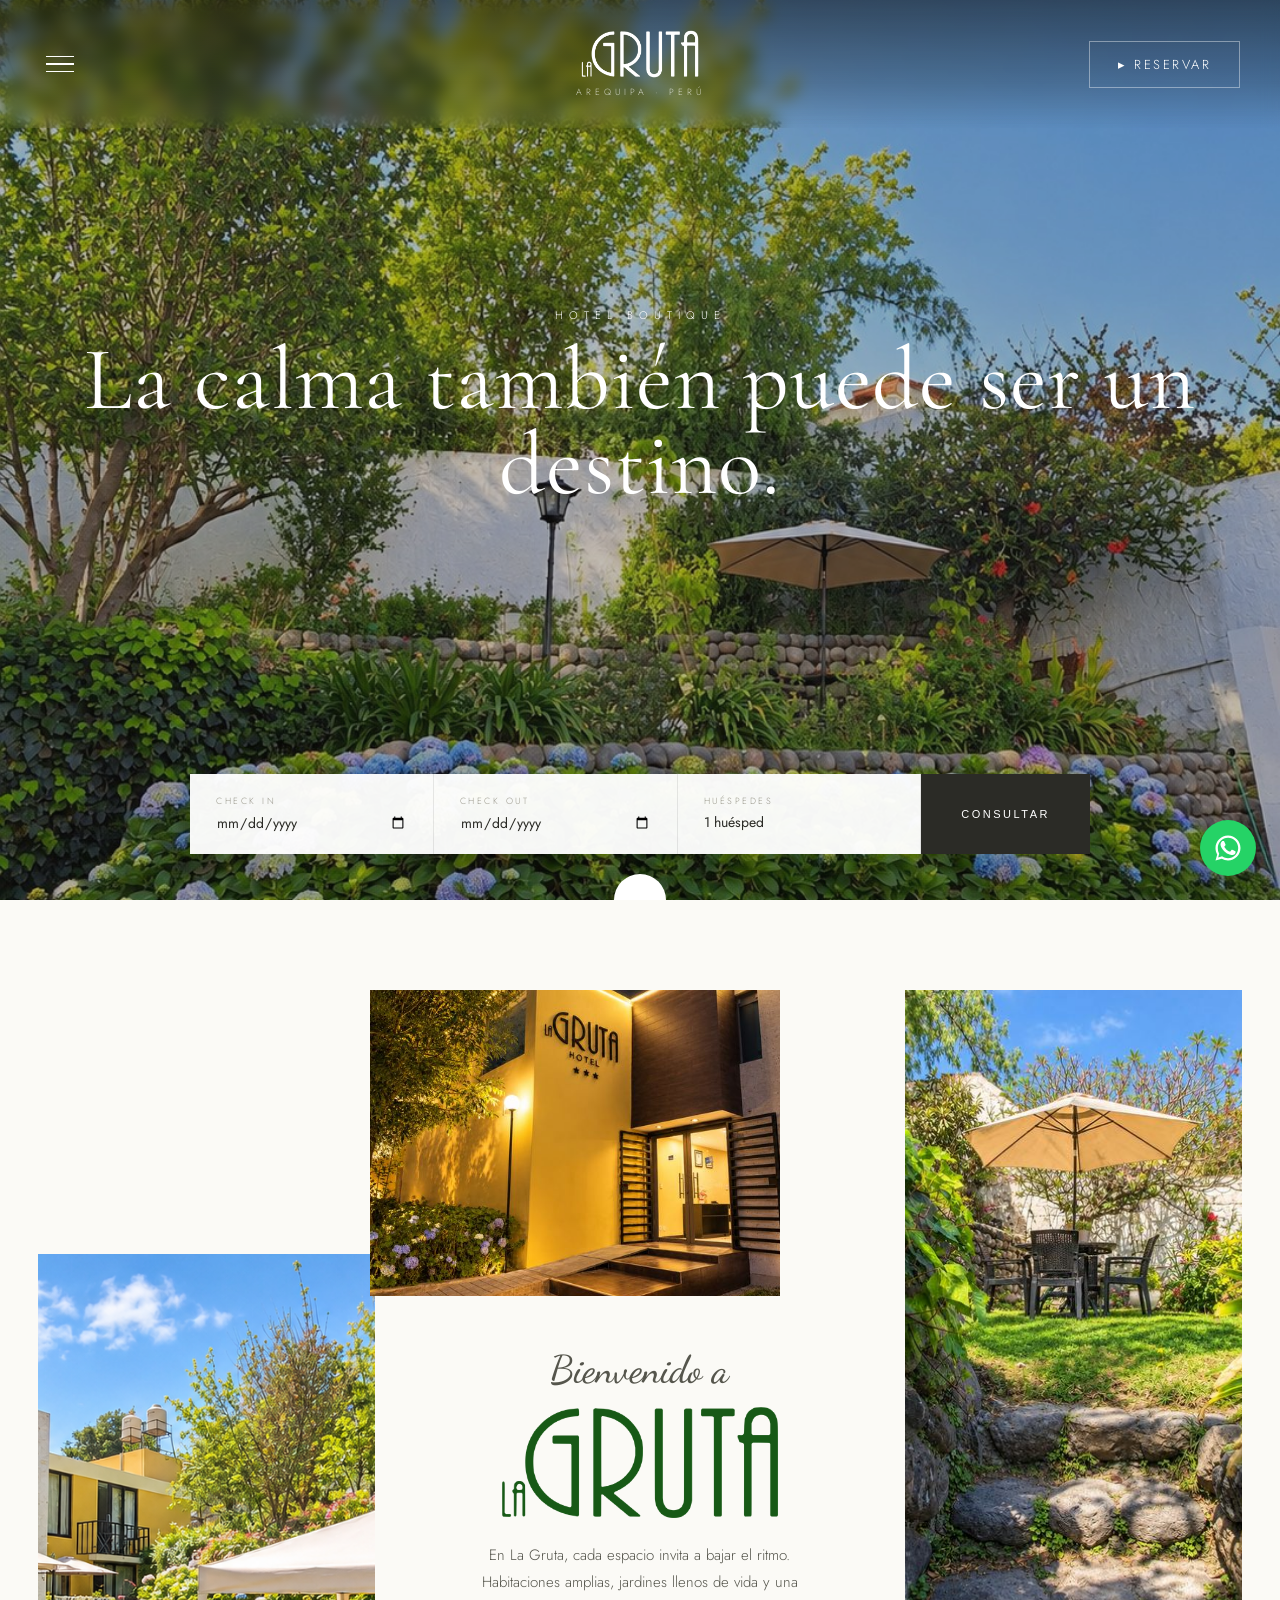
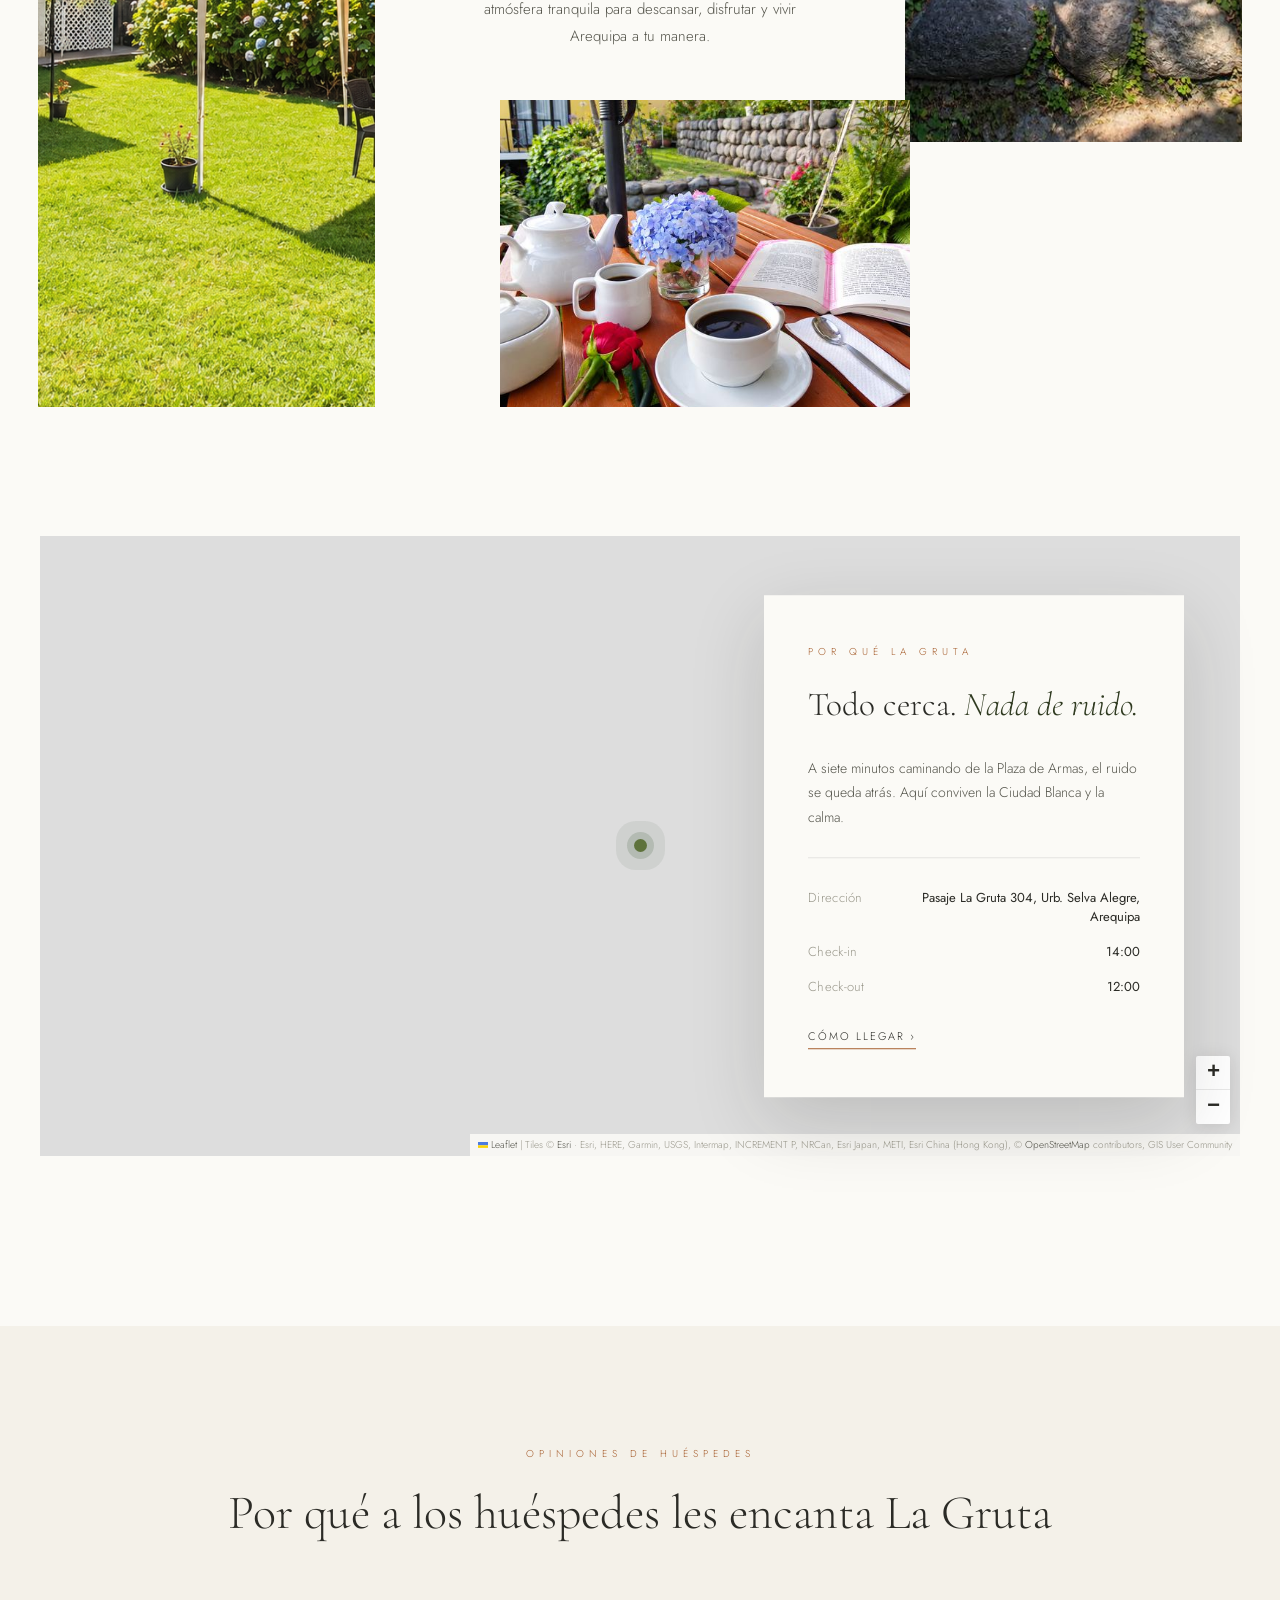
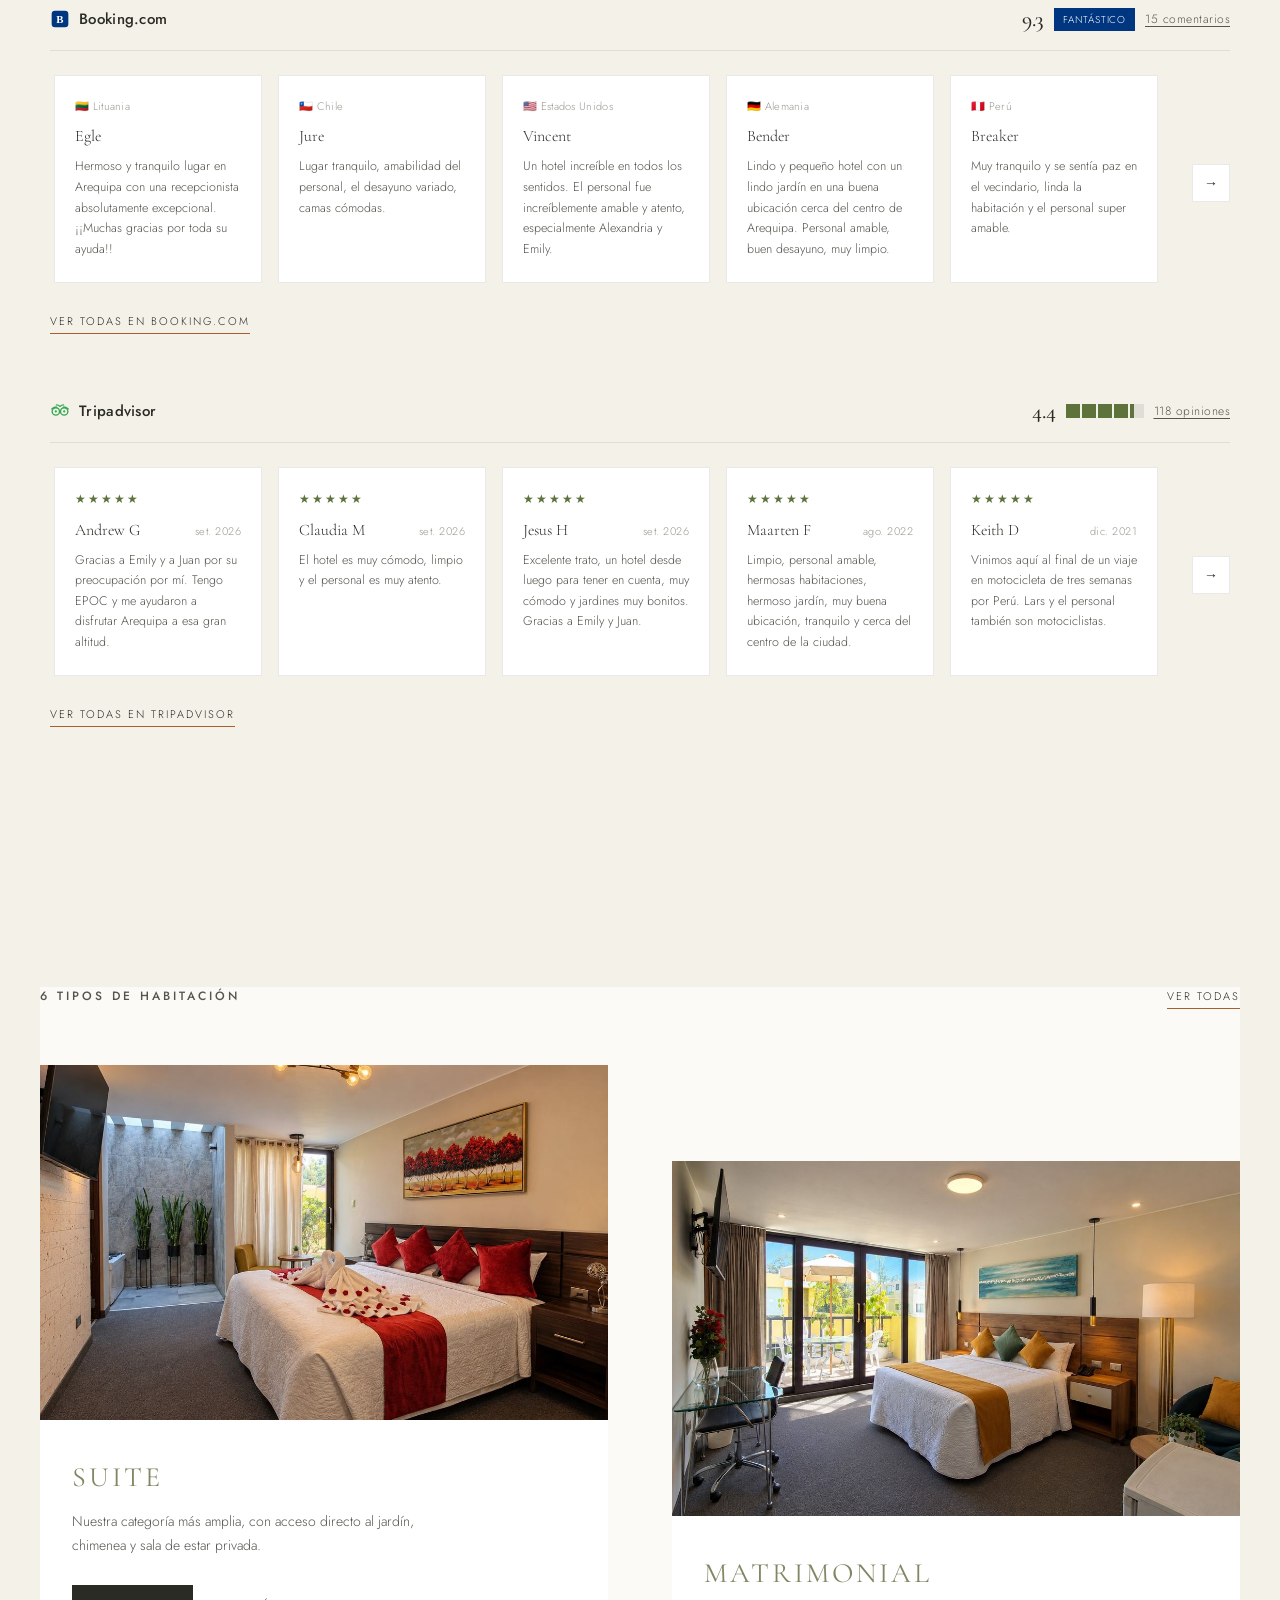
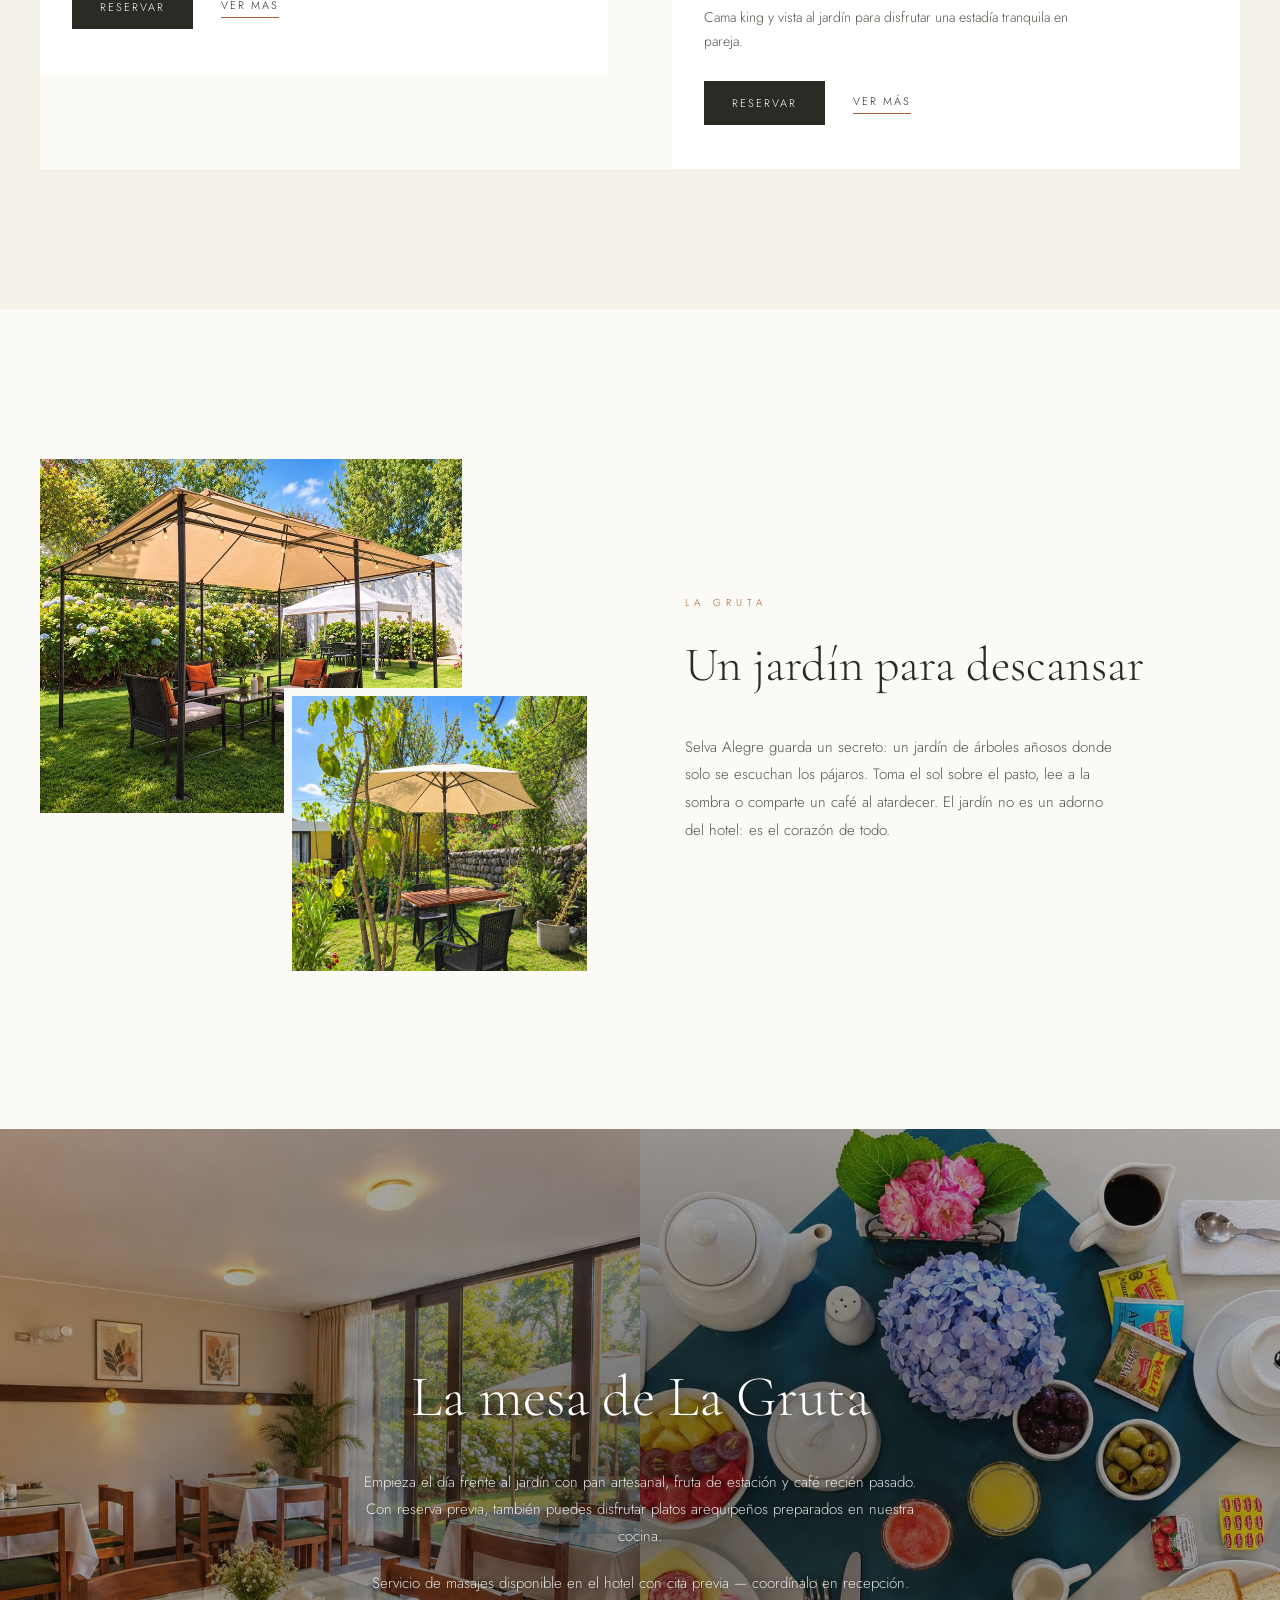
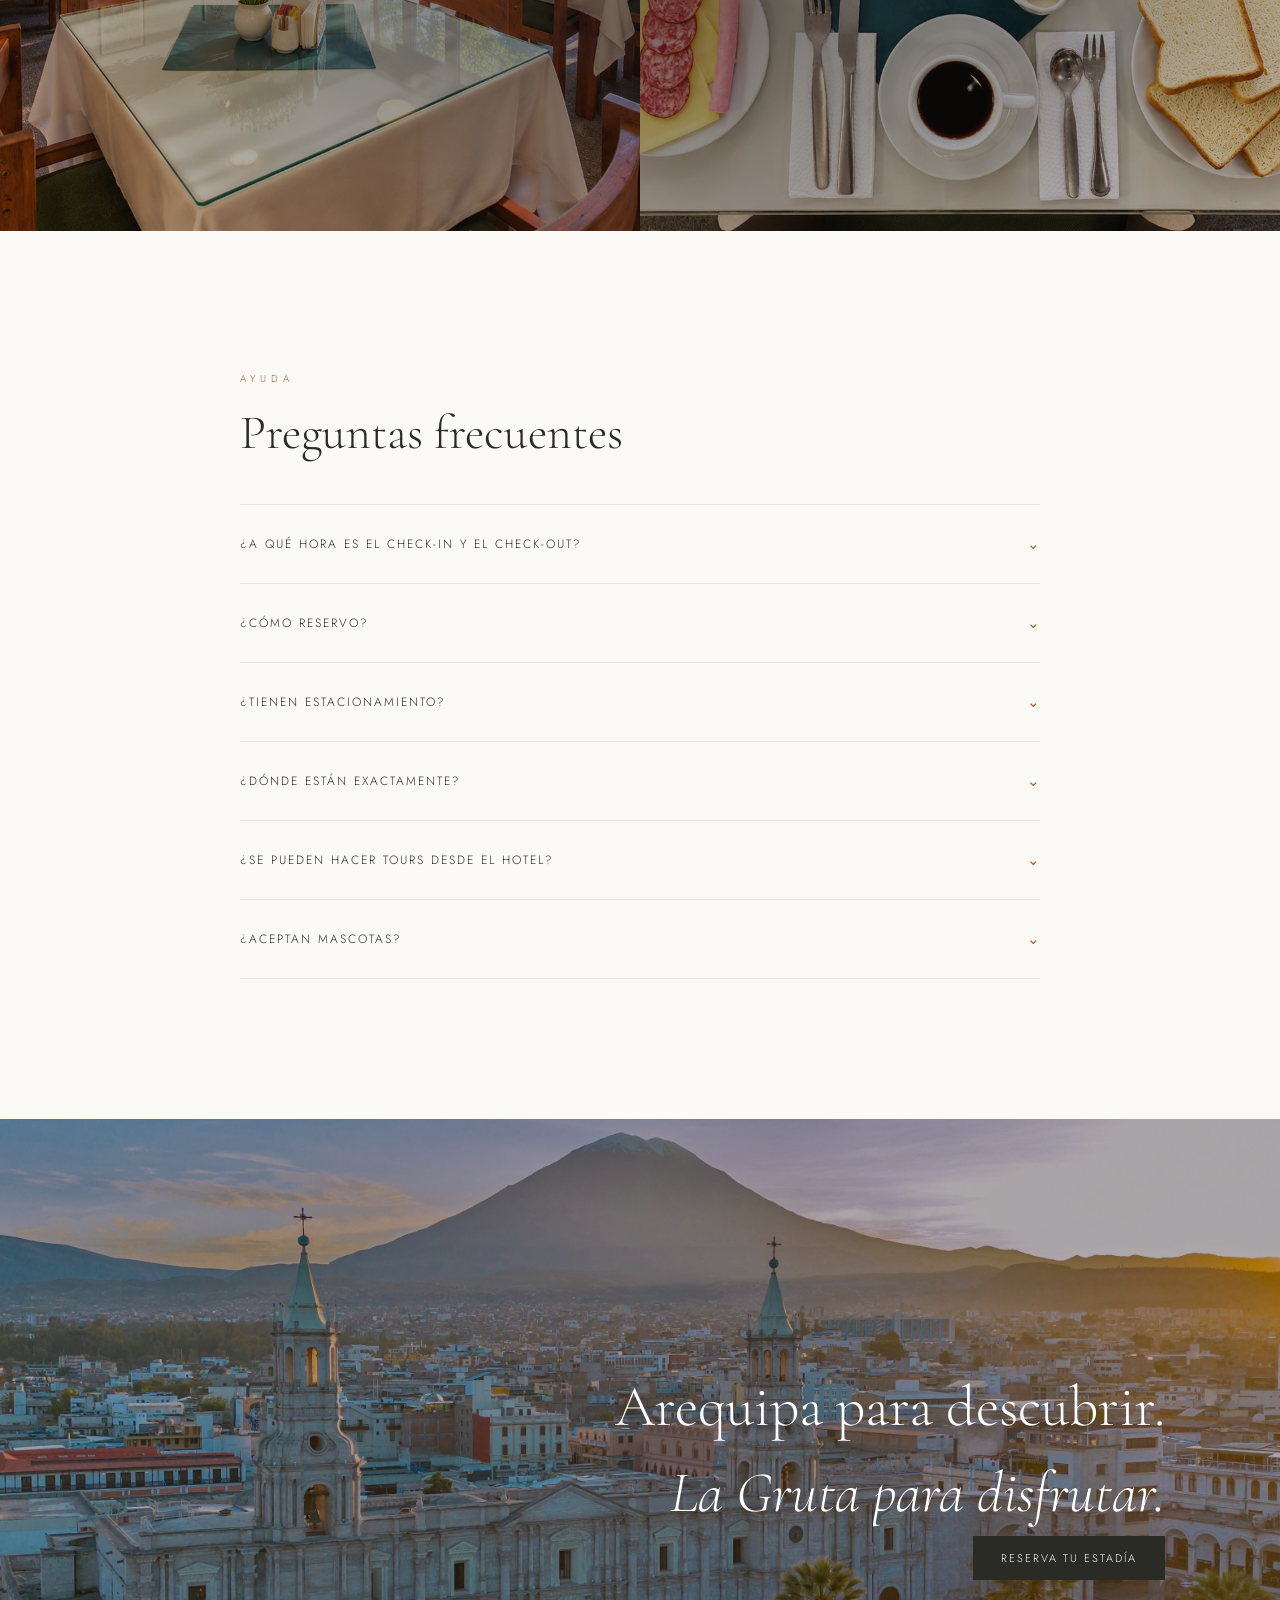
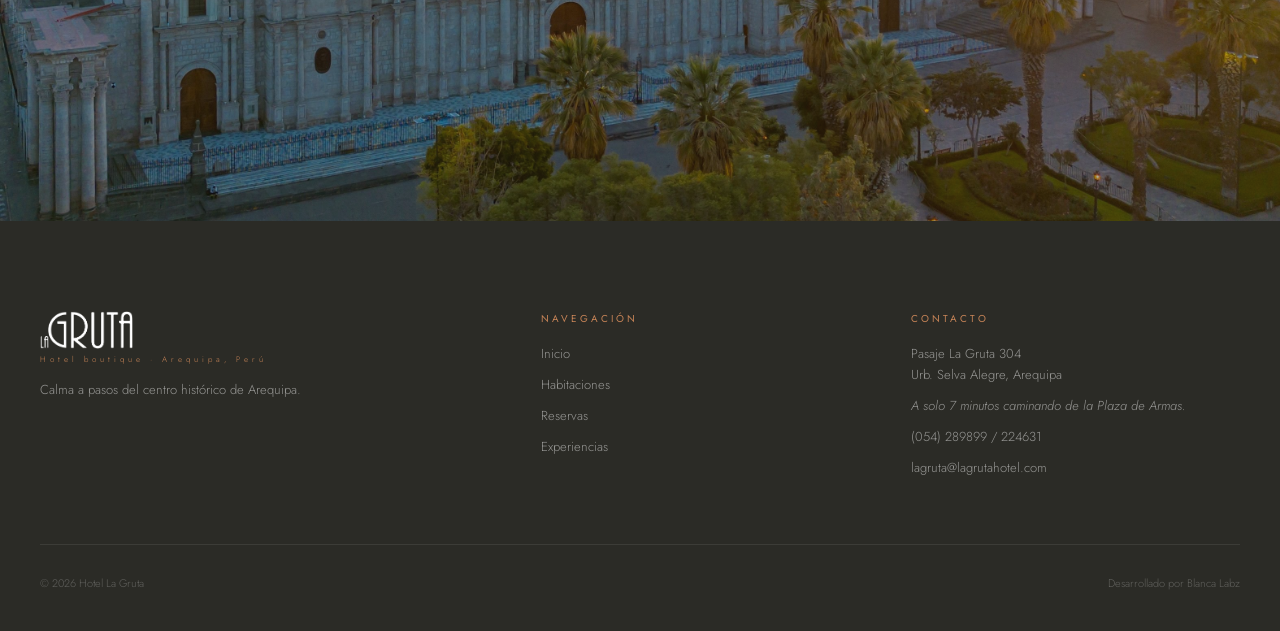
==== commit 1541c72d: "feat(rooms): agrega más amenities al modal "Ver más" de habitaciones El modal #roomModal solo mostra" ====
--- a/index.html
+++ b/index.html
@@ -623,6 +623,9 @@
       <div class="room-modal-amenities">
         <span><svg viewBox="0 0 24 24" fill="none" stroke="currentColor" stroke-width="1.5" stroke-linecap="round" stroke-linejoin="round" aria-hidden="true"><path d="M2 8.5a15.5 15.5 0 0 1 20 0"/><path d="M5.5 12a10.5 10.5 0 0 1 13 0"/><path d="M9 15.5a5.5 5.5 0 0 1 6 0"/><circle cx="12" cy="19" r="1"/></svg>Wifi gratis</span>
         <span><svg viewBox="0 0 24 24" fill="none" stroke="currentColor" stroke-width="1.5" stroke-linecap="round" stroke-linejoin="round" aria-hidden="true"><path d="M12 3s6 6.5 6 11a6 6 0 1 1-12 0c0-4.5 6-11 6-11z"/></svg>Agua caliente 24 h</span>
+        <span><svg viewBox="0 0 24 24" fill="none" stroke="currentColor" stroke-width="1.5" stroke-linecap="round" stroke-linejoin="round" aria-hidden="true"><path d="M4 8h13a3 3 0 0 1 0 6h-1"/><path d="M4 8v7a4 4 0 0 0 4 4h5a4 4 0 0 0 4-4V8"/><path d="M8 2c0 1-1 1-1 2s1 1 1 2"/><path d="M12 2c0 1-1 1-1 2s1 1 1 2"/></svg>Desayuno incluido</span>
+        <span><svg viewBox="0 0 24 24" fill="none" stroke="currentColor" stroke-width="1.5" stroke-linecap="round" stroke-linejoin="round" aria-hidden="true"><rect x="4" y="4" width="16" height="16" rx="2"/><path d="M9 16V8h4a2.5 2.5 0 0 1 0 5H9"/></svg>Estacionamiento gratuito</span>
+        <span><svg viewBox="0 0 24 24" fill="none" stroke="currentColor" stroke-width="1.5" stroke-linecap="round" stroke-linejoin="round" aria-hidden="true"><path d="M11 20A7 7 0 0 1 4 13V7a1 1 0 0 1 1-1h6a7 7 0 0 1 7 7v0a7 7 0 0 1-7 7Z"/><path d="M4 13c3-1 6-3 8-8"/></svg>Masaje con cita previa</span>
       </div>
       <div class="room-modal-actions">
         <a href="#" class="rc-book room-modal-book" data-page="reservas">Reservar esta habitación</a>
--- a/assets/css/site.css
+++ b/assets/css/site.css
@@ -412,10 +412,19 @@
 .welcome-grid { position: relative; display: grid; grid-template-columns: minmax(0, 28fr) minmax(0, 40fr) minmax(0, 28fr); column-gap: 2%; row-gap: clamp(24px, 3vw, 48px); }
 .wc-img { position: relative; overflow: hidden; min-width: 0; margin: 0; }
 .wc-img .imgc { position: absolute; inset: 0; width: 100%; height: 100%; object-fit: cover; }
-.wc-1 { grid-column: 2; grid-row: 1; width: 85%; aspect-ratio: 4 / 3; justify-self: start; }
+/* Superposición en las esquinas (pedido explícito, "como en la
+   referencia"): wc-1/wc-4 se meten un poco sobre wc-2/wc-3 con margin
+   negativo en % — no en px fijos — para que el solape encoja y crezca
+   con el resto del collage en vez de volverse desproporcionado (mucho
+   en mobile, invisible en pantallas grandes) o directamente romper el
+   layout en algún ancho intermedio, que es justo el bug que ya se
+   arregló una vez en esta sección. z-index propio porque el orden en
+   el DOM (wc-1 antes de wc-2) las dejaba por debajo, tapadas en la
+   zona de solape. */
+.wc-1 { grid-column: 2; grid-row: 1; width: 85%; aspect-ratio: 4 / 3; justify-self: start; margin-left: -6%; z-index: 7; }
 .wc-2 { grid-column: 1; grid-row: 1 / 4; align-self: end; height: 74%; min-height: 0; }
 .wc-3 { grid-column: 3; grid-row: 1 / 4; align-self: start; height: 74%; min-height: 0; }
-.wc-4 { grid-column: 2; grid-row: 3; width: 85%; aspect-ratio: 4 / 3; justify-self: end; }
+.wc-4 { grid-column: 2; grid-row: 3; width: 85%; aspect-ratio: 4 / 3; justify-self: end; margin-right: -6%; z-index: 7; }
 .wc-center { position: relative; grid-column: 2; grid-row: 2; min-width: 0; padding: 12px 8px; text-align: center; z-index: 5; background: var(--paper); }
 .wc-script { font-family: 'Dancing Script', cursive; font-size: clamp(30px, 3vw, 44px); color: var(--soft); font-weight: 500; line-height: 1.2; }
 .wc-logo { width: min(100%, 280px); height: auto; margin: 12px auto 0; display: block; }
@@ -456,6 +465,11 @@
 @media (max-width: 900px) {
   .welcome-grid { grid-template-columns: repeat(2, minmax(0, 1fr)); gap: 24px 16px; }
   .wc-img { width: 100%; height: auto; align-self: start; aspect-ratio: 4 / 5; }
+  /* El solape de esquina de wc-1/wc-4 es cosa de la grilla asimétrica de
+     desktop (3 columnas de ancho desigual); en esta grilla de 2 columnas
+     iguales no hay "esquina" que superponer, así que se resetea en vez
+     de heredar un margen negativo pensado para otra proporción. */
+  .wc-1, .wc-4 { margin-left: 0; margin-right: 0; z-index: 6; }
   .wc-1 { grid-area: 1 / 1; }
   .wc-2 { grid-area: 1 / 2; margin-top: 32px; }
   .wc-center { grid-area: 2 / 1 / 3 / 3; padding: 16px 0; }
@@ -643,11 +657,21 @@
 .gastro { position: relative; height: 78vh; overflow: hidden; display: flex; align-items: center; justify-content: center; }
 .gastro-media { position: absolute; inset: 0; display: flex; }
 .gastro-media > div { position: relative; flex: 1; overflow: hidden; }
-.gastro::after { content: ''; position: absolute; inset: 0; background: rgba(30,28,22,.35); z-index: 1; }
+/* El velo uniforme (.35 sobre las dos fotos) no alcanzaba: el díptico
+   combina zonas muy claras (ventana/jardín, plato blanco) con el texto
+   centrado encima, y en esas zonas el blanco se perdía casi por completo
+   contra el fondo. Se refuerza con un degradado radial concentrado en el
+   centro (donde vive .gastro-in) que se atenúa hacia los bordes, así las
+   fotos siguen leyéndose como fotos en las esquinas y el texto tiene
+   oscuro de sobra donde más lo necesita, sin aplanar el díptico entero. */
+.gastro::after {
+  content: ''; position: absolute; inset: 0; z-index: 1;
+  background: radial-gradient(ellipse 65% 75% at center, rgba(20,18,14,.62) 0%, rgba(20,18,14,.42) 55%, rgba(20,18,14,.22) 100%);
+}
 .gastro-in { position: relative; z-index: 2; text-align: center; max-width: 620px; padding: 0 24px; }
-.gastro-in h2 { font-family: 'Cormorant Garamond', serif; font-size: clamp(34px,4.5vw,60px); font-weight: 300; color: #fff; line-height: 1.2; margin-bottom: 20px; }
-.gastro-in p { font-size: 15px; line-height: 1.8; color: rgba(255,255,255,.85); }
-.gastro-note { font-size: 12px; color: rgba(255,255,255,.6); margin-top: 20px; }
+.gastro-in h2 { font-family: 'Cormorant Garamond', serif; font-size: clamp(34px,4.5vw,60px); font-weight: 300; color: #fff; line-height: 1.2; margin-bottom: 20px; text-shadow: 0 2px 12px rgba(0,0,0,.4); }
+.gastro-in p { font-size: 15px; line-height: 1.8; color: rgba(255,255,255,.85); text-shadow: 0 1px 6px rgba(0,0,0,.4); }
+.gastro-note { font-size: 12px; color: rgba(255,255,255,.6); margin-top: 20px; text-shadow: 0 1px 6px rgba(0,0,0,.4); }
 
 /* ═══ LA EXPERIENCIA LA GRUTA (Habitaciones) ═══
    Cierre editorial de la página: tres piezas foto+título+una línea, sin
@@ -680,6 +704,11 @@
    esquina (no centrada) — el remate asimétrico de la secuencia en vez de
    repetir el mismo layout centrado que ya usa .gastro en Inicio. */
 .experience-full { position: relative; height: 68vh; min-height: 420px; overflow: hidden; margin-top: 40px; }
+/* La foto "Calma" recortaba justo la zona de las sillas/mesa del balcón
+   (lo más interesante de la toma) porque .imgc usa object-position
+   center por defecto. Se baja el encuadre para revelar esa esquina sin
+   tocar el object-fit:cover ni el resto de fotos que comparten .imgc. */
+.experience-full .imgc { object-position: center 80%; }
 .experience-full::after { content: ''; position: absolute; inset: 0; background: linear-gradient(0deg, rgba(30,28,22,.55), rgba(30,28,22,0) 55%); }
 .experience-full-caption { position: absolute; left: 60px; bottom: 56px; z-index: 2; max-width: 380px; }
 .experience-full-caption h3 { font-family: 'Cormorant Garamond', serif; font-size: clamp(26px,3vw,36px); font-weight: 400; letter-spacing: 3px; text-transform: uppercase; color: #fff; margin-bottom: 14px; }
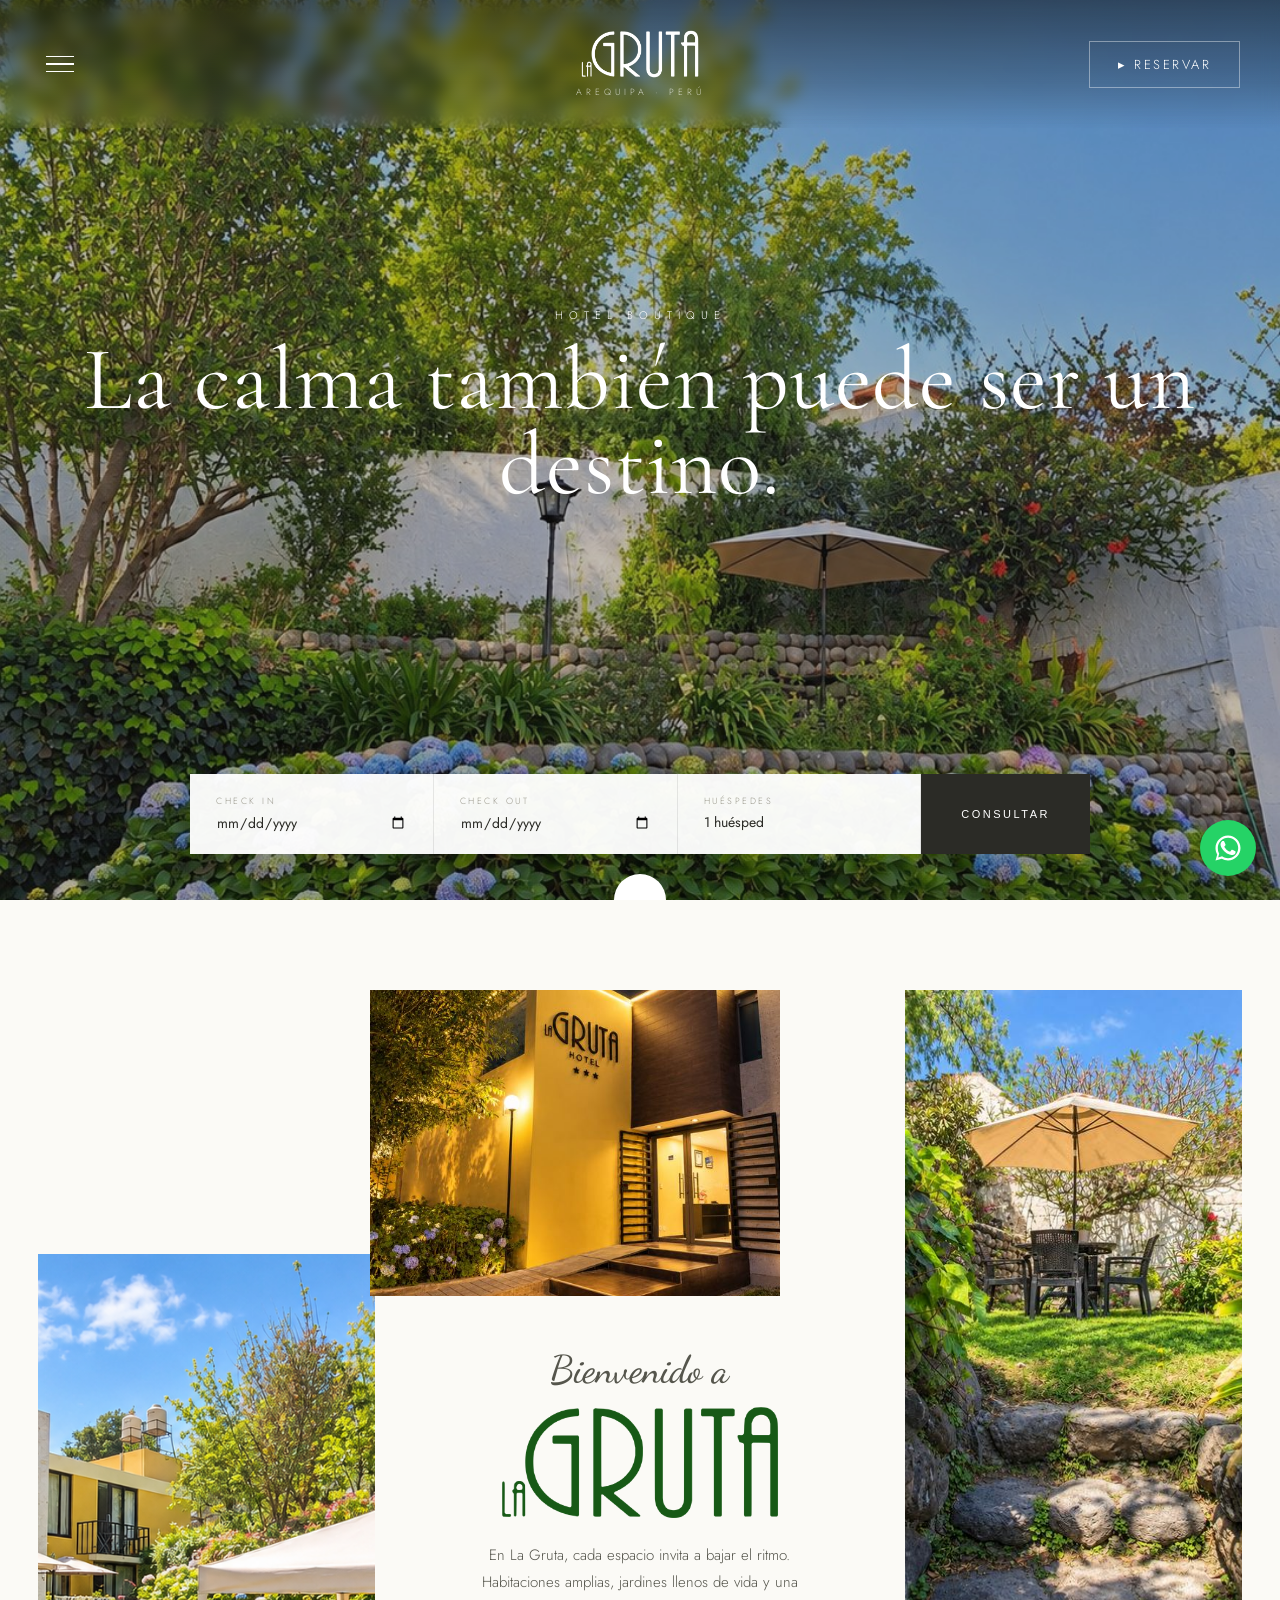
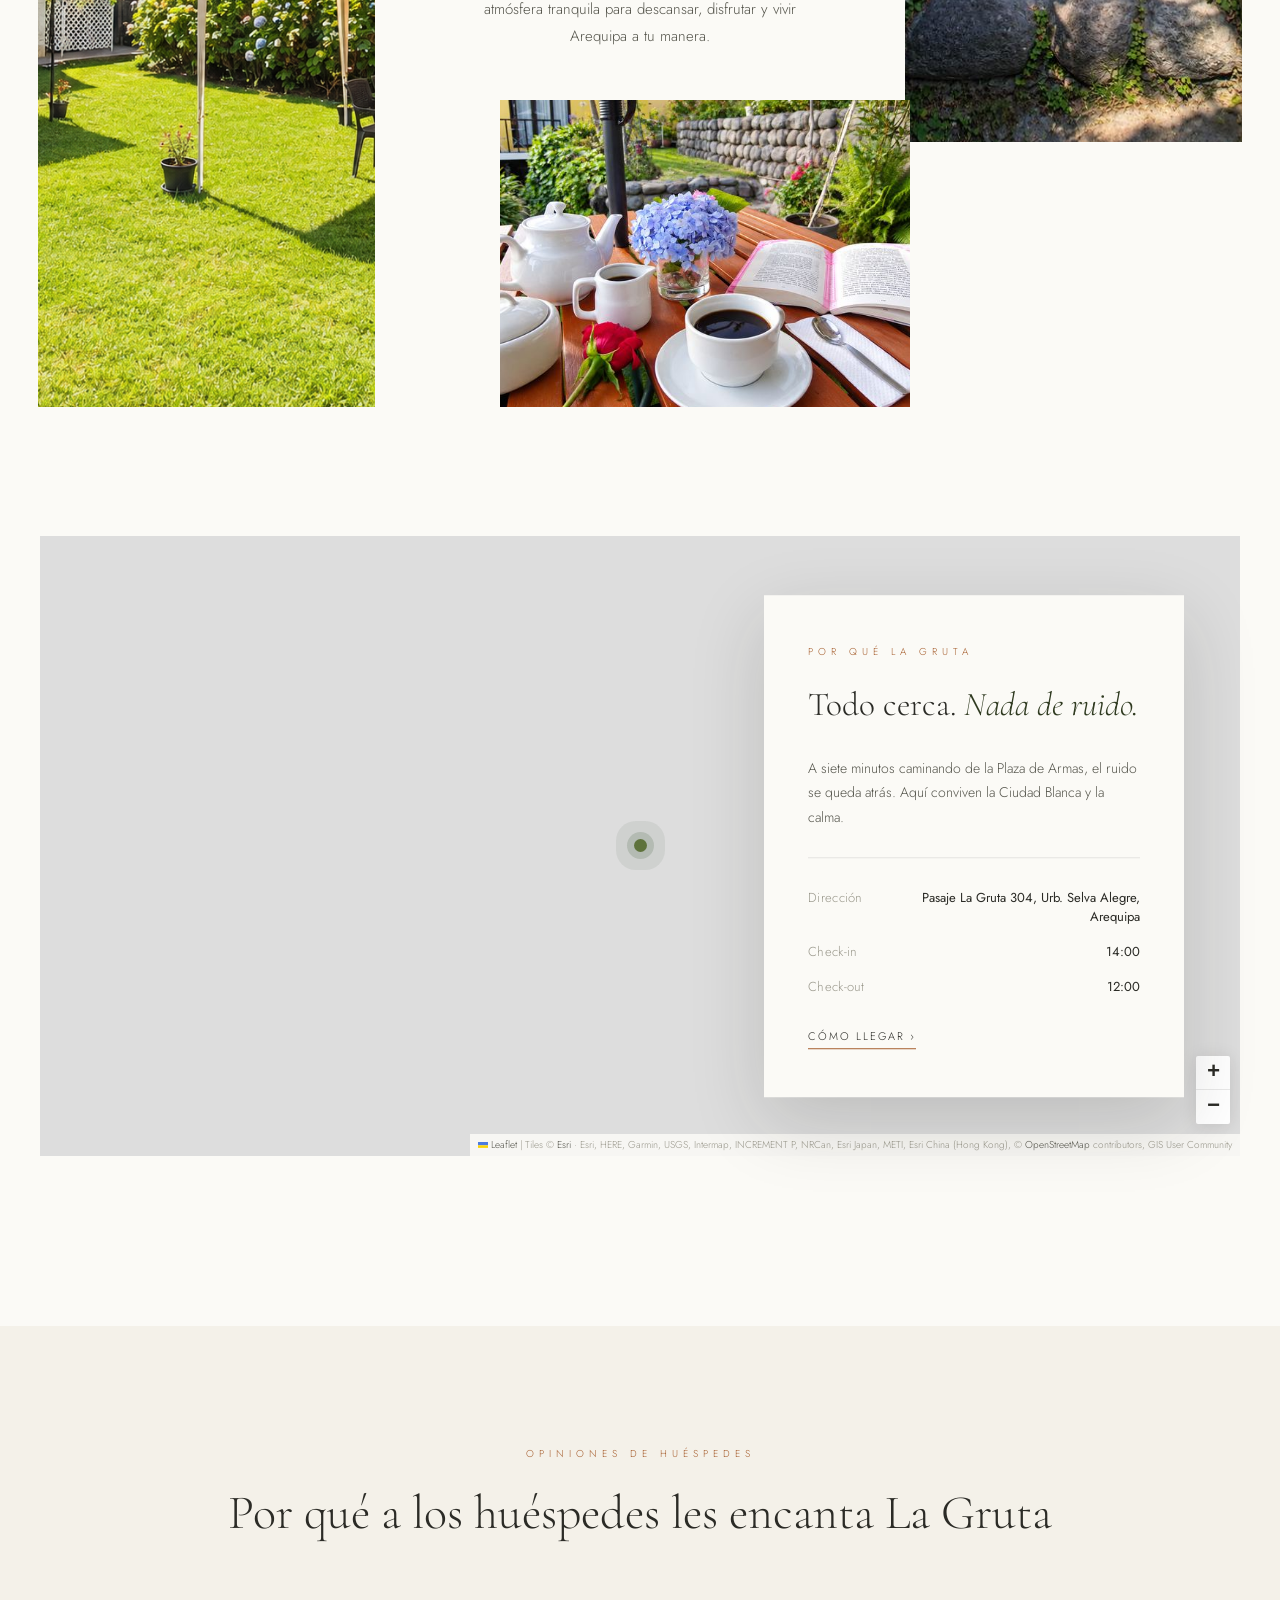
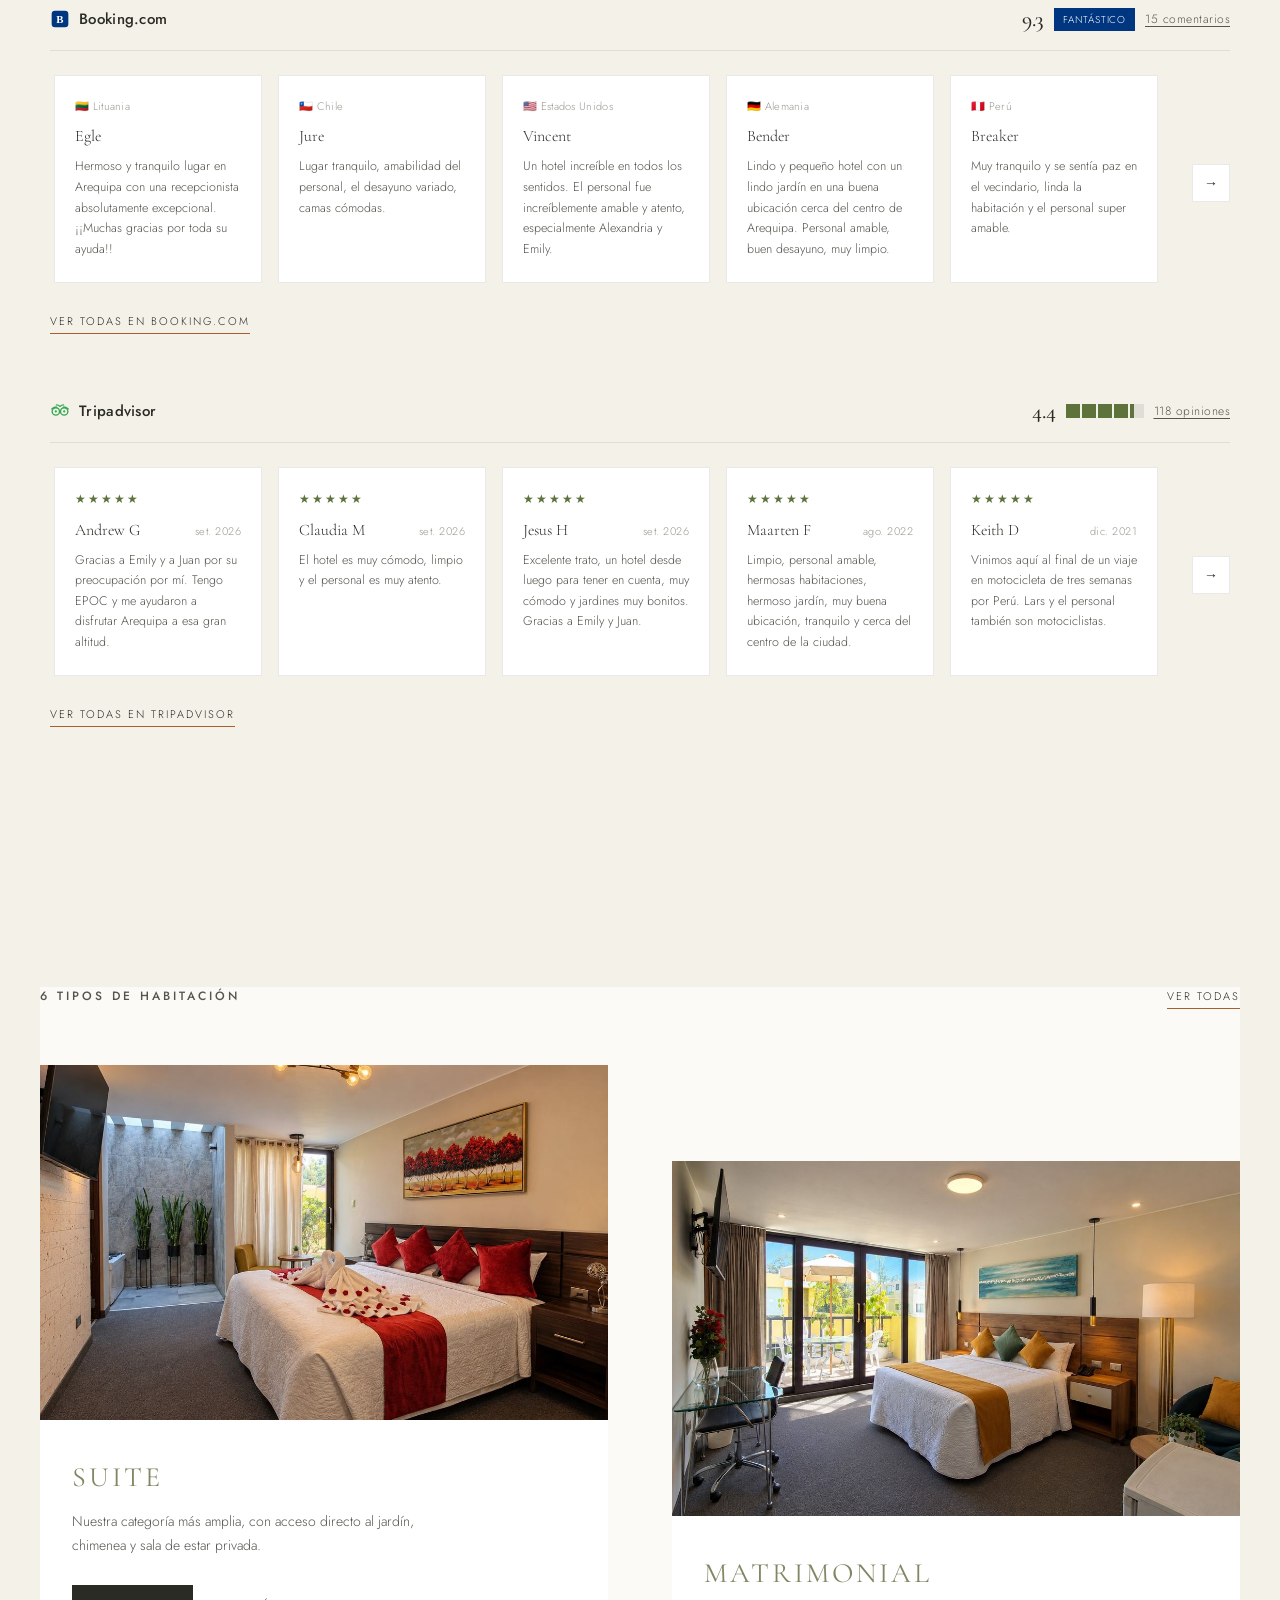
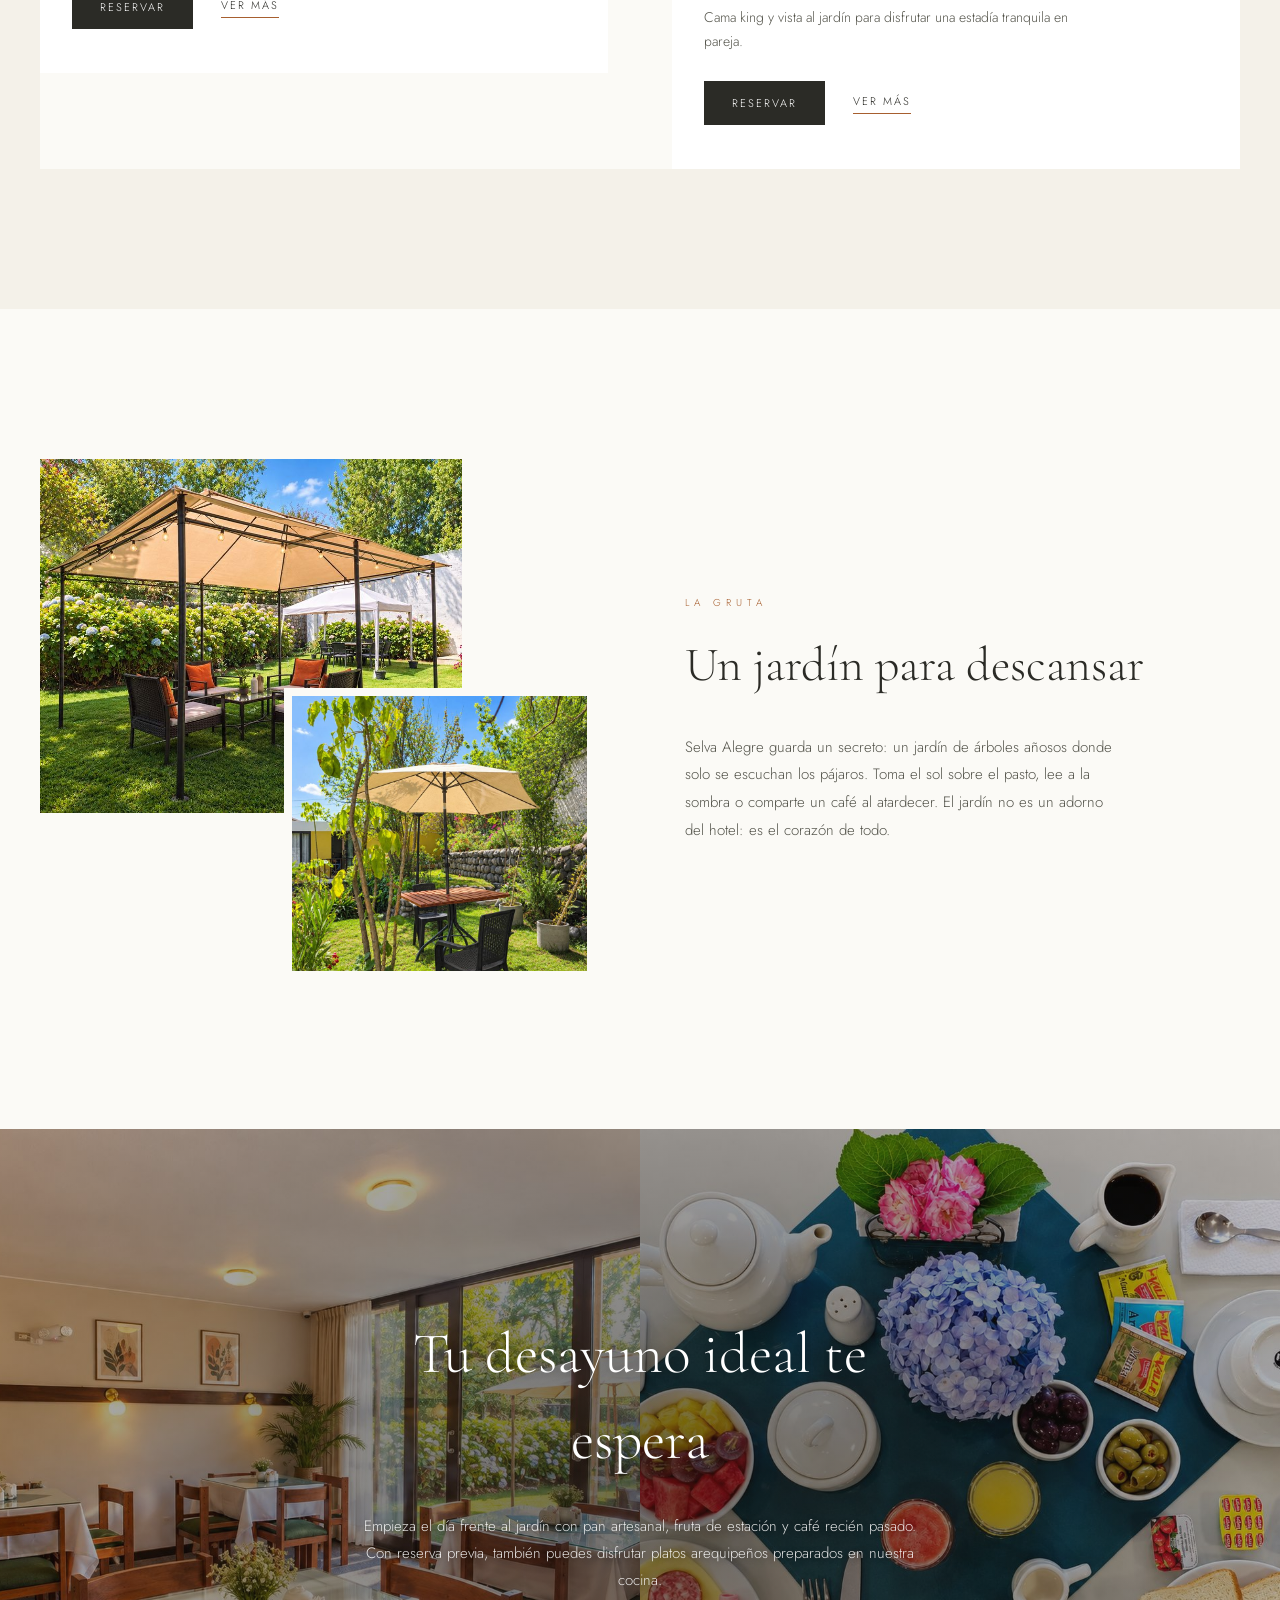
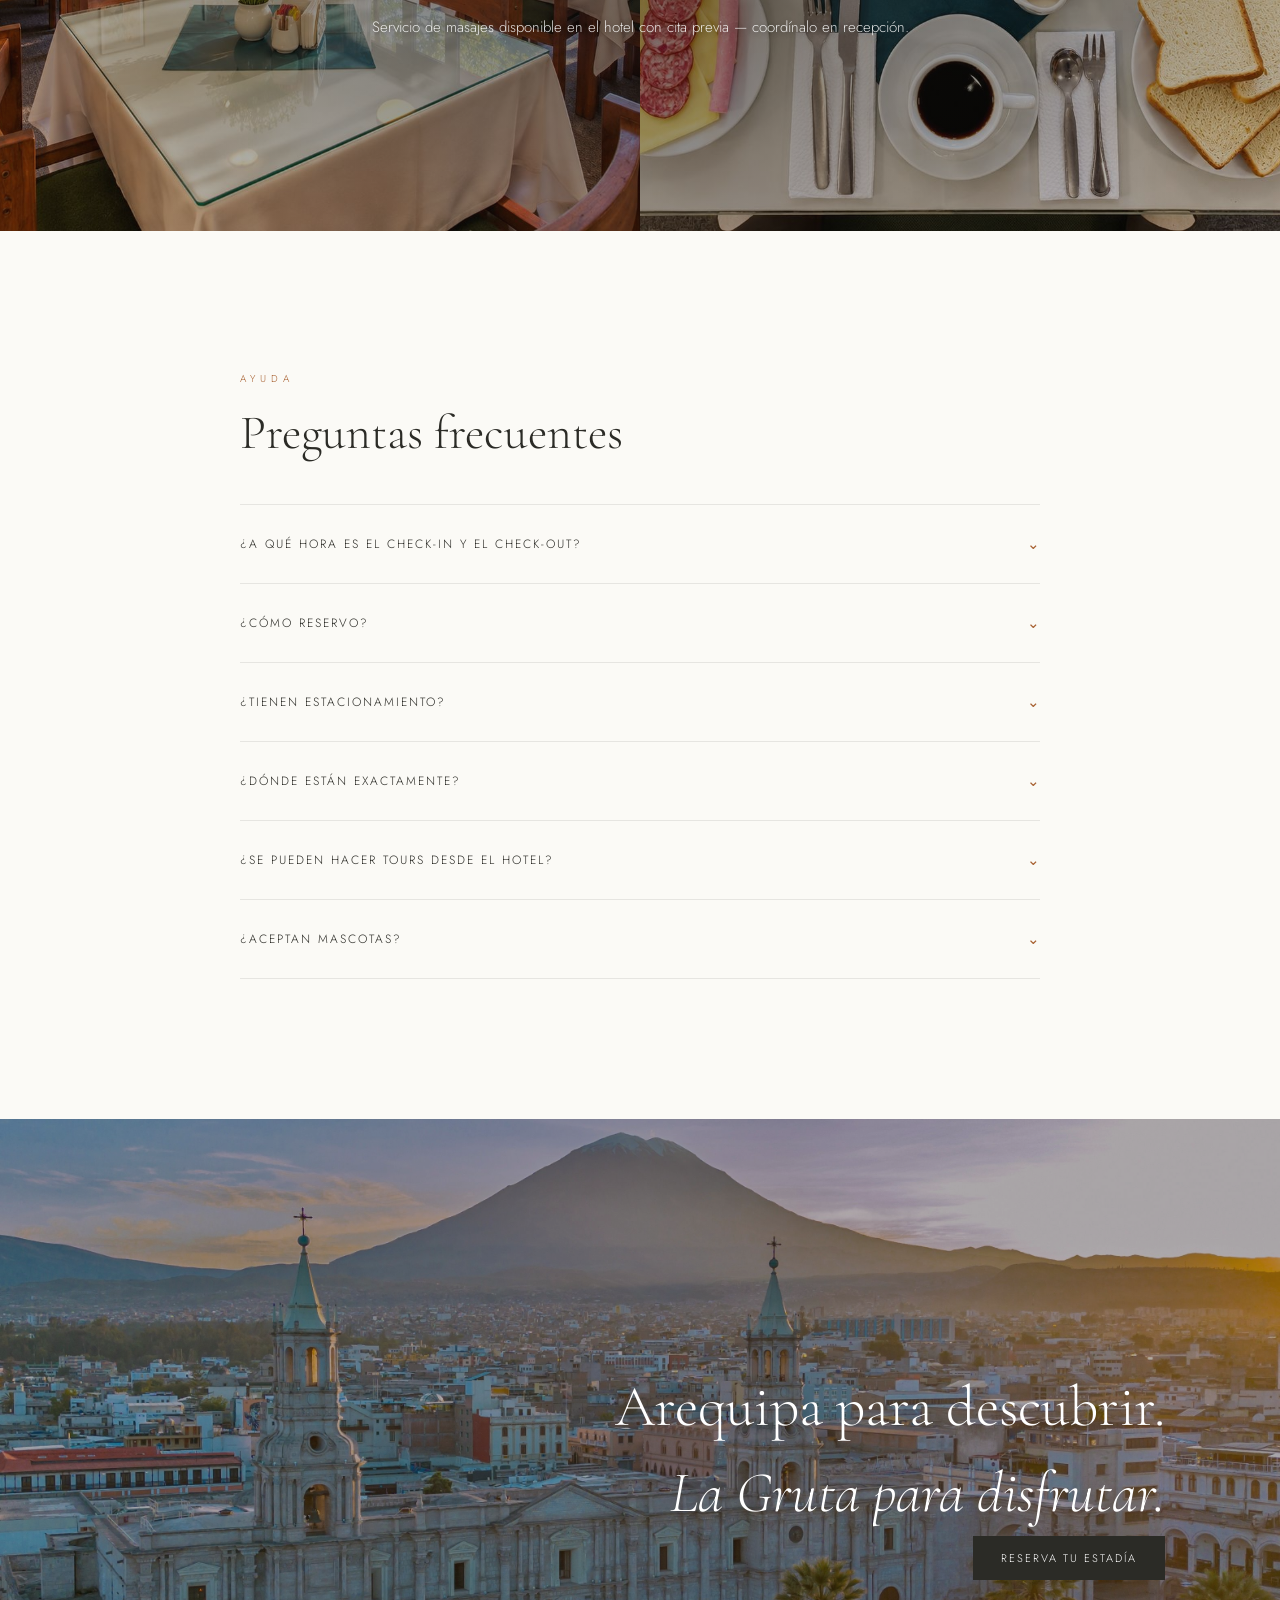
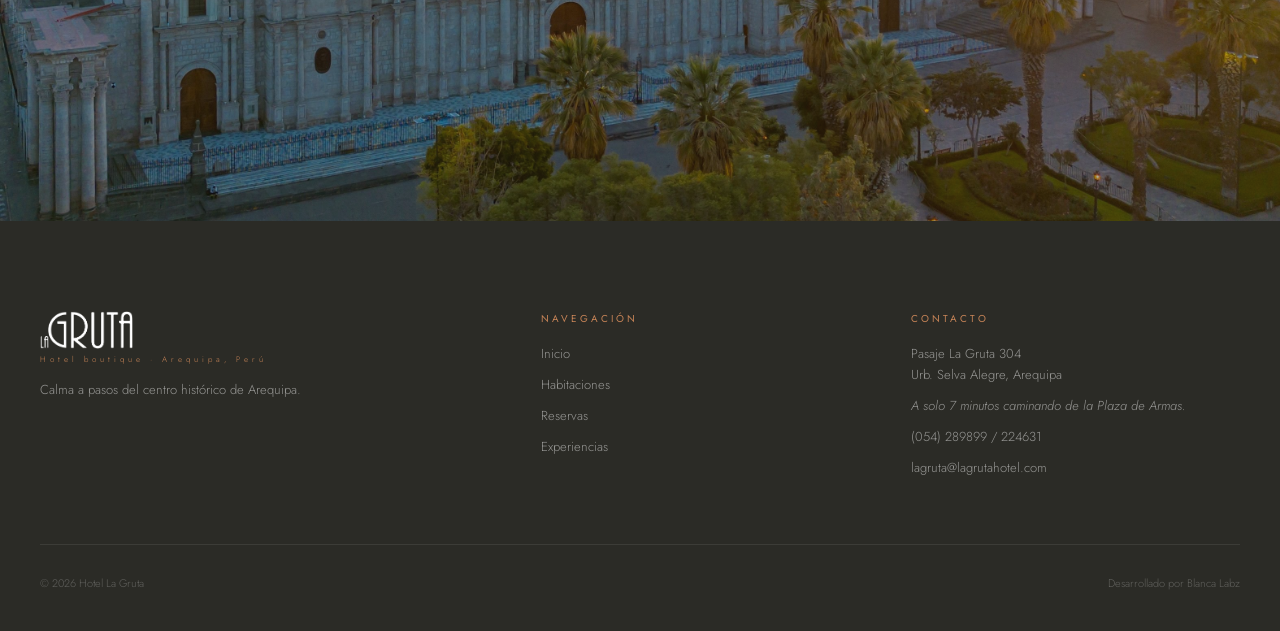
==== commit c7579729: "mas detalles x3" ====
--- a/index.html
+++ b/index.html
@@ -296,7 +296,7 @@
       <div><img class="imgc" src="assets/img/hotel/comedor-1.jpg" data-ph="Desayuno" alt="" loading="lazy"></div>
     </div>
     <div class="gastro-in">
-      <h2 data-reveal="words">La mesa de La Gruta</h2>
+      <h2 data-reveal="words">Tu desayuno ideal te espera</h2>
       <p data-reveal="fade">Empieza el día frente al jardín con pan artesanal, fruta de estación y café recién pasado. Con reserva previa, también puedes disfrutar platos arequipeños preparados en nuestra cocina.</p>
       <p class="gastro-note">Servicio de masajes disponible en el hotel con cita previa — coordínalo en recepción.</p>
     </div>
@@ -378,9 +378,9 @@
         <span class="rooms-count">6 tipos de habitación</span>
       </div>
       <div class="rooms-grid">
-        <div class="room-card rv-el" data-detail="Nuestra categoría más amplia: acceso directo al jardín, chimenea propia y una sala de estar separada del dormitorio, pensada para quienes se quedan varios días y quieren un espacio para trabajar o simplemente estirarse sin salir de la habitación."><div class="room-card-media"><img class="imgc" src="assets/img/rooms/suite.jpg" data-images="assets/img/rooms/suite.jpg,assets/img/rooms/suite2.jpg,assets/img/rooms/bano-suite.jpg,assets/img/rooms/yacuzi-suite.jpg" data-ph="Suite" alt="" loading="lazy"><div class="room-card-arrows"><span class="room-card-arrow">←</span><span class="room-card-arrow">→</span></div></div><div class="room-card-body"><div class="room-card-name">Suite</div><p class="room-card-desc">Nuestra categoría más amplia, con acceso directo al jardín, chimenea y sala de estar privada.</p><div class="room-card-actions"><a href="#" class="rc-book" data-page="reservas">Reservar</a><a href="#" class="rc-more room-more">Ver más</a></div></div></div>
+        <div class="room-card rv-el" data-detail="Nuestra categoría más amplia: acceso directo al jardín, chimenea propia y una sala de estar separada del dormitorio, pensada para quienes se quedan varios días y quieren un espacio para trabajar o simplemente estirarse sin salir de la habitación."><div class="room-card-media"><img class="imgc" src="assets/img/rooms/suite.jpg" data-images="assets/img/rooms/suite.jpg,assets/img/rooms/suite2.jpg,assets/img/rooms/yacuzi-suite.jpg" data-ph="Suite" alt="" loading="lazy"><div class="room-card-arrows"><span class="room-card-arrow">←</span><span class="room-card-arrow">→</span></div></div><div class="room-card-body"><div class="room-card-name">Suite</div><p class="room-card-desc">Nuestra categoría más amplia, con acceso directo al jardín, chimenea y sala de estar privada.</p><div class="room-card-actions"><a href="#" class="rc-book" data-page="reservas">Reservar</a><a href="#" class="rc-more room-more">Ver más</a></div></div></div>
         <div class="room-card rv-el" data-detail="Un paso intermedio entre la habitación clásica y la Suite: mantiene la chimenea y un área de estar independiente, con algo menos de superficie pero la misma calma del jardín como vista."><div class="room-card-media"><img class="imgc" src="assets/img/rooms/semisuite.jpg" data-images="assets/img/rooms/semisuite.jpg,assets/img/rooms/semisuite2.jpg,assets/img/rooms/bano-semisuite.jpg" data-ph="Semi Suite" alt="" loading="lazy"><div class="room-card-arrows"><span class="room-card-arrow">←</span><span class="room-card-arrow">→</span></div></div><div class="room-card-body"><div class="room-card-name">Semi Suite</div><p class="room-card-desc">Más espacio para descansar, con chimenea y área de estar independiente.</p><div class="room-card-actions"><a href="#" class="rc-book" data-page="reservas">Reservar</a><a href="#" class="rc-more room-more">Ver más</a></div></div></div>
-        <div class="room-card rv-el" data-detail="Cama king y vista al jardín en un ambiente pensado para parejas: la opción más elegida por quienes vienen a Arequipa a desconectar sin renunciar a la comodidad."><div class="room-card-media"><img class="imgc" src="assets/img/rooms/matrimonial.jpg" data-images="assets/img/rooms/matrimonial.jpg,assets/img/rooms/matrimonial2.jpg,assets/img/rooms/bano-matrimonial.jpg" data-ph="Matrimonial" alt="" loading="lazy"><div class="room-card-arrows"><span class="room-card-arrow">←</span><span class="room-card-arrow">→</span></div></div><div class="room-card-body"><div class="room-card-name">Matrimonial</div><p class="room-card-desc">Cama king y vista al jardín para una estadía tranquila en pareja.</p><div class="room-card-actions"><a href="#" class="rc-book" data-page="reservas">Reservar</a><a href="#" class="rc-more room-more">Ver más</a></div></div></div>
+        <div class="room-card rv-el" data-detail="Cama king y vista al jardín en un ambiente pensado para parejas: la opción más elegida por quienes vienen a Arequipa a desconectar sin renunciar a la comodidad."><div class="room-card-media"><img class="imgc" src="assets/img/rooms/matrimonial.jpg" data-images="assets/img/rooms/matrimonial.jpg,assets/img/rooms/bano-matrimonial.jpg" data-ph="Matrimonial" alt="" loading="lazy"><div class="room-card-arrows"><span class="room-card-arrow">←</span><span class="room-card-arrow">→</span></div></div><div class="room-card-body"><div class="room-card-name">Matrimonial</div><p class="room-card-desc">Cama king y vista al jardín para una estadía tranquila en pareja.</p><div class="room-card-actions"><a href="#" class="rc-book" data-page="reservas">Reservar</a><a href="#" class="rc-more room-more">Ver más</a></div></div></div>
         <div class="room-card rv-el" data-detail="Tres camas en un mismo ambiente, ideal para viajar en grupo o en familia sin perder comodidad: suficiente espacio para moverse con soltura y descansar todos por igual."><div class="room-card-media"><img class="imgc" src="assets/img/rooms/triple.jpg" data-images="assets/img/rooms/triple.jpg,assets/img/rooms/triple2.jpg,assets/img/rooms/bano-triple.jpg" data-ph="Triple" alt="" loading="lazy"><div class="room-card-arrows"><span class="room-card-arrow">←</span><span class="room-card-arrow">→</span></div></div><div class="room-card-body"><div class="room-card-name">Triple</div><p class="room-card-desc">Tres camas y espacio para descansar cómodamente en familia o con amigos.</p><div class="room-card-actions"><a href="#" class="rc-book" data-page="reservas">Reservar</a><a href="#" class="rc-more room-more">Ver más</a></div></div></div>
         <div class="room-card rv-el" data-detail="Dos camas separadas en un ambiente tranquilo, pensada para compartir habitación sin compartir cama: la opción práctica para amigos o compañeros de viaje."><div class="room-card-media"><img class="imgc" src="assets/img/rooms/doble.jpg" data-images="assets/img/rooms/doble.jpg,assets/img/rooms/doble2.jpg,assets/img/rooms/bano-doble.jpg" data-ph="Doble" alt="" loading="lazy"><div class="room-card-arrows"><span class="room-card-arrow">←</span><span class="room-card-arrow">→</span></div></div><div class="room-card-body"><div class="room-card-name">Doble</div><p class="room-card-desc">Dos camas y un ambiente tranquilo para compartir la estadía con comodidad.</p><div class="room-card-actions"><a href="https://wa.me/51974330699?text=Hola%2C%20quiero%20reservar%20la%20habitaci%C3%B3n%20con%20balc%C3%B3n." class="rc-book" target="_blank" rel="noopener">Reservar</a><a href="#" class="rc-more room-more">Ver más</a></div></div></div>
         <div class="room-card rv-el" data-detail="Compacta y bien pensada para viajar solo: todo lo esencial a mano, sin espacio de más, para quienes solo necesitan un lugar cómodo donde volver después de recorrer Arequipa."><div class="room-card-media"><img class="imgc" src="assets/img/rooms/individual.jpg" data-images="assets/img/rooms/individual.jpg,assets/img/rooms/individual2.jpg,assets/img/rooms/bano-individual.jpg" data-ph="Individual" alt="" loading="lazy"><div class="room-card-arrows"><span class="room-card-arrow">←</span><span class="room-card-arrow">→</span></div></div><div class="room-card-body"><div class="room-card-name">Individual</div><p class="room-card-desc">Una habitación práctica y acogedora para descansar con comodidad al viajar solo.</p><div class="room-card-actions"><a href="#" class="rc-book" data-page="reservas">Reservar</a><a href="#" class="rc-more room-more">Ver más</a></div></div></div>
@@ -623,9 +623,6 @@
       <div class="room-modal-amenities">
         <span><svg viewBox="0 0 24 24" fill="none" stroke="currentColor" stroke-width="1.5" stroke-linecap="round" stroke-linejoin="round" aria-hidden="true"><path d="M2 8.5a15.5 15.5 0 0 1 20 0"/><path d="M5.5 12a10.5 10.5 0 0 1 13 0"/><path d="M9 15.5a5.5 5.5 0 0 1 6 0"/><circle cx="12" cy="19" r="1"/></svg>Wifi gratis</span>
         <span><svg viewBox="0 0 24 24" fill="none" stroke="currentColor" stroke-width="1.5" stroke-linecap="round" stroke-linejoin="round" aria-hidden="true"><path d="M12 3s6 6.5 6 11a6 6 0 1 1-12 0c0-4.5 6-11 6-11z"/></svg>Agua caliente 24 h</span>
-        <span><svg viewBox="0 0 24 24" fill="none" stroke="currentColor" stroke-width="1.5" stroke-linecap="round" stroke-linejoin="round" aria-hidden="true"><path d="M4 8h13a3 3 0 0 1 0 6h-1"/><path d="M4 8v7a4 4 0 0 0 4 4h5a4 4 0 0 0 4-4V8"/><path d="M8 2c0 1-1 1-1 2s1 1 1 2"/><path d="M12 2c0 1-1 1-1 2s1 1 1 2"/></svg>Desayuno incluido</span>
-        <span><svg viewBox="0 0 24 24" fill="none" stroke="currentColor" stroke-width="1.5" stroke-linecap="round" stroke-linejoin="round" aria-hidden="true"><rect x="4" y="4" width="16" height="16" rx="2"/><path d="M9 16V8h4a2.5 2.5 0 0 1 0 5H9"/></svg>Estacionamiento gratuito</span>
-        <span><svg viewBox="0 0 24 24" fill="none" stroke="currentColor" stroke-width="1.5" stroke-linecap="round" stroke-linejoin="round" aria-hidden="true"><path d="M11 20A7 7 0 0 1 4 13V7a1 1 0 0 1 1-1h6a7 7 0 0 1 7 7v0a7 7 0 0 1-7 7Z"/><path d="M4 13c3-1 6-3 8-8"/></svg>Masaje con cita previa</span>
       </div>
       <div class="room-modal-actions">
         <a href="#" class="rc-book room-modal-book" data-page="reservas">Reservar esta habitación</a>
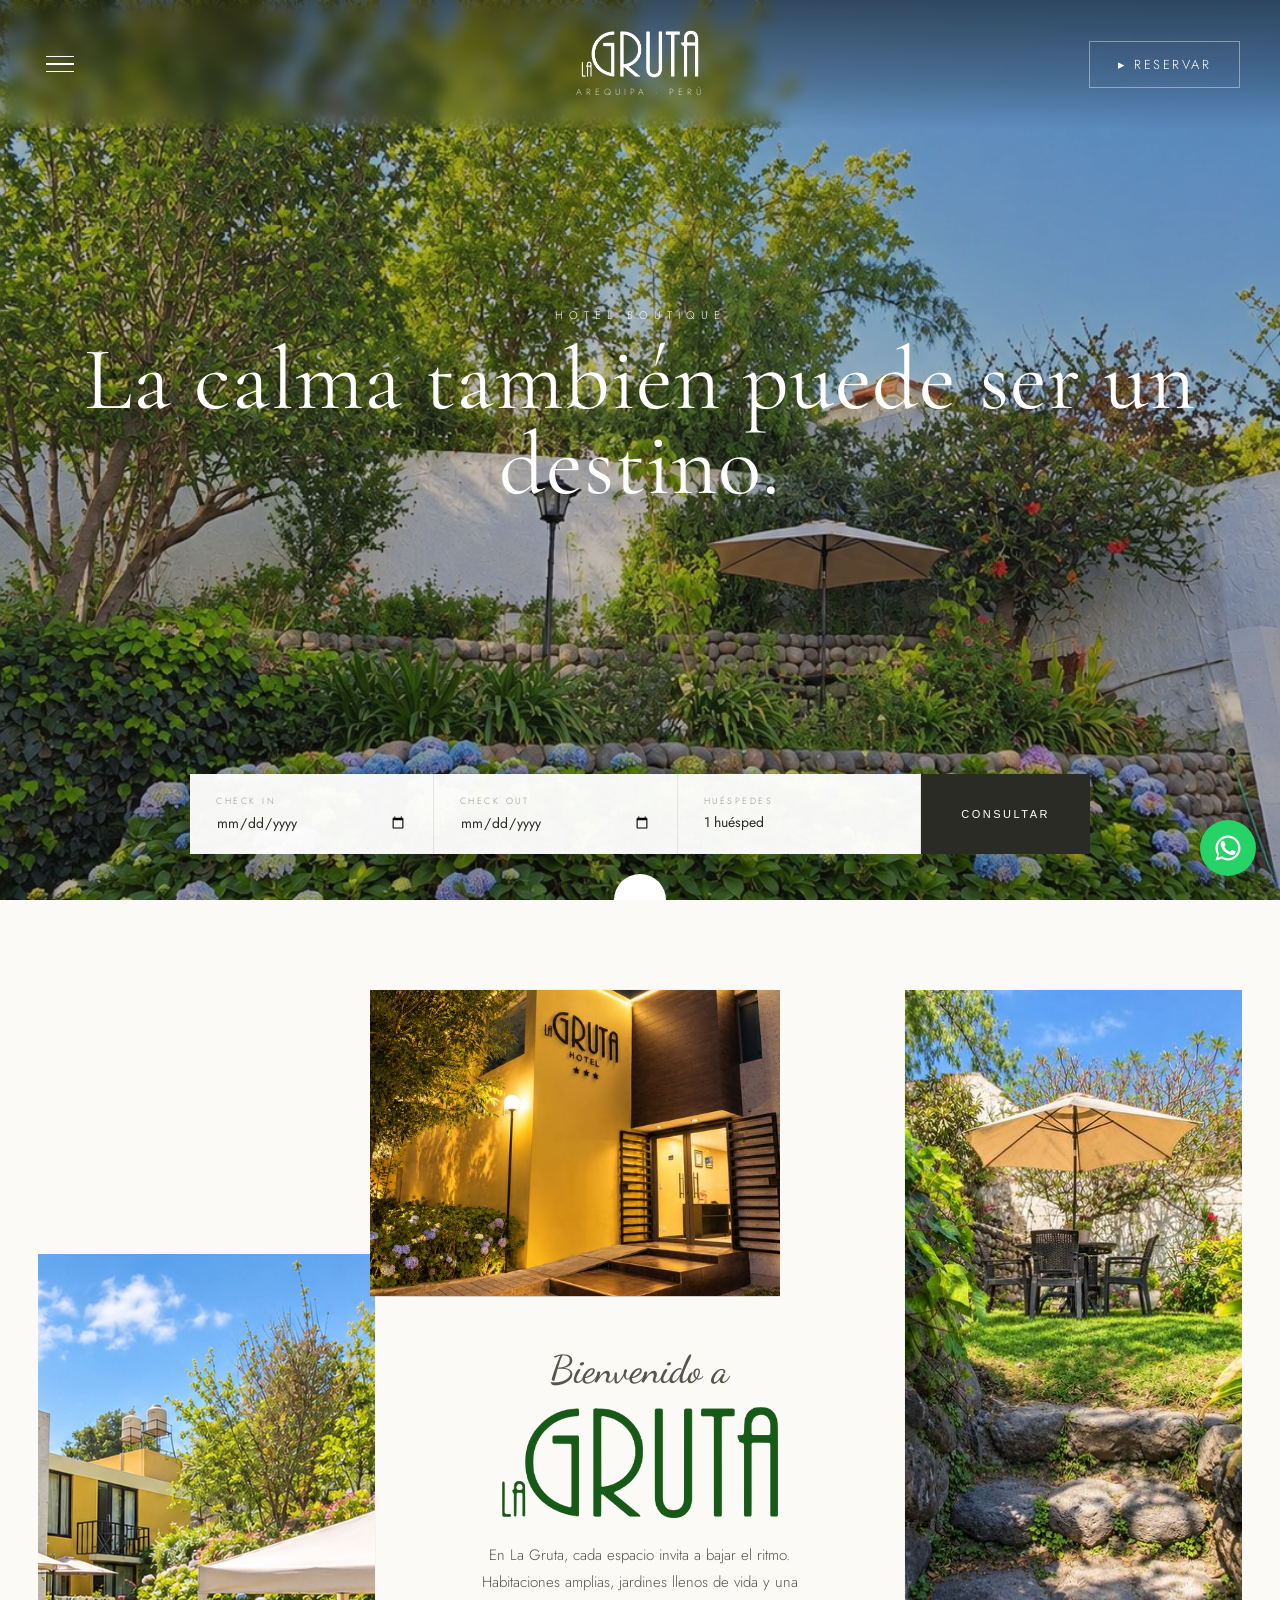
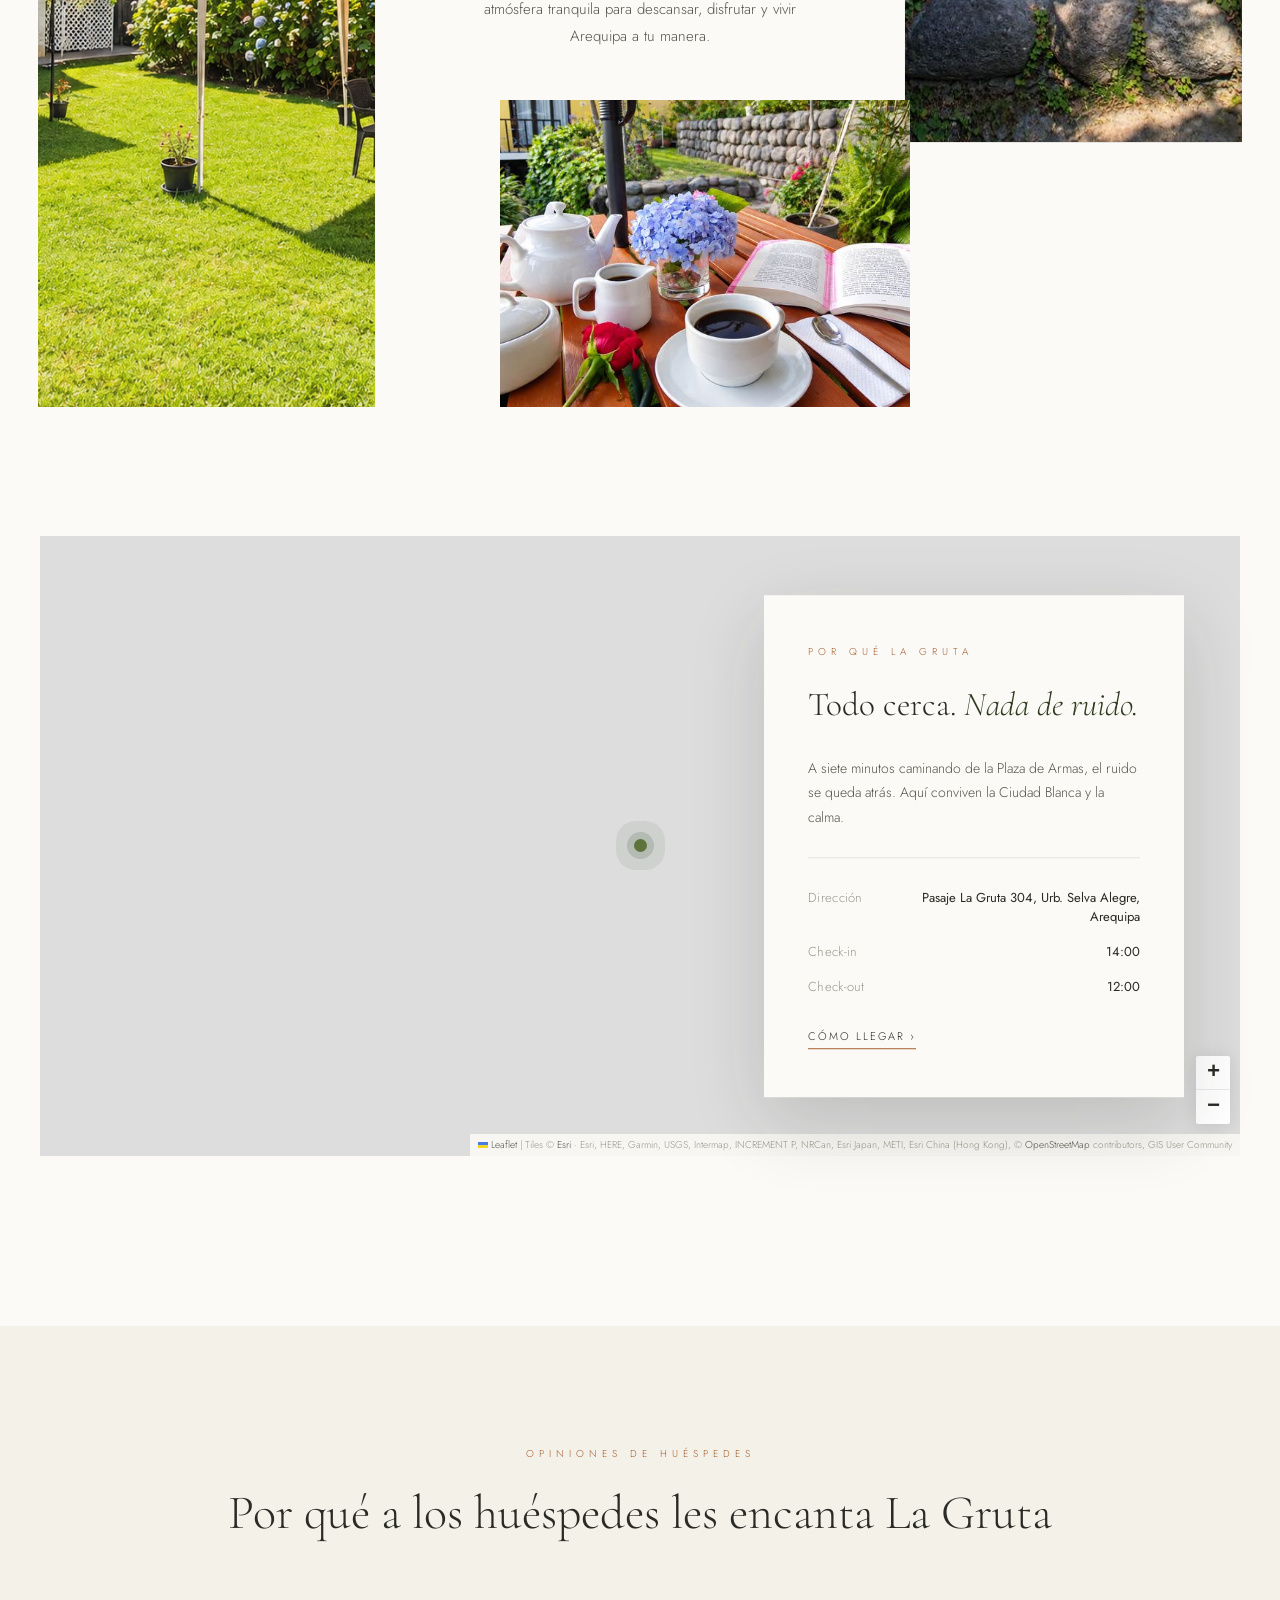
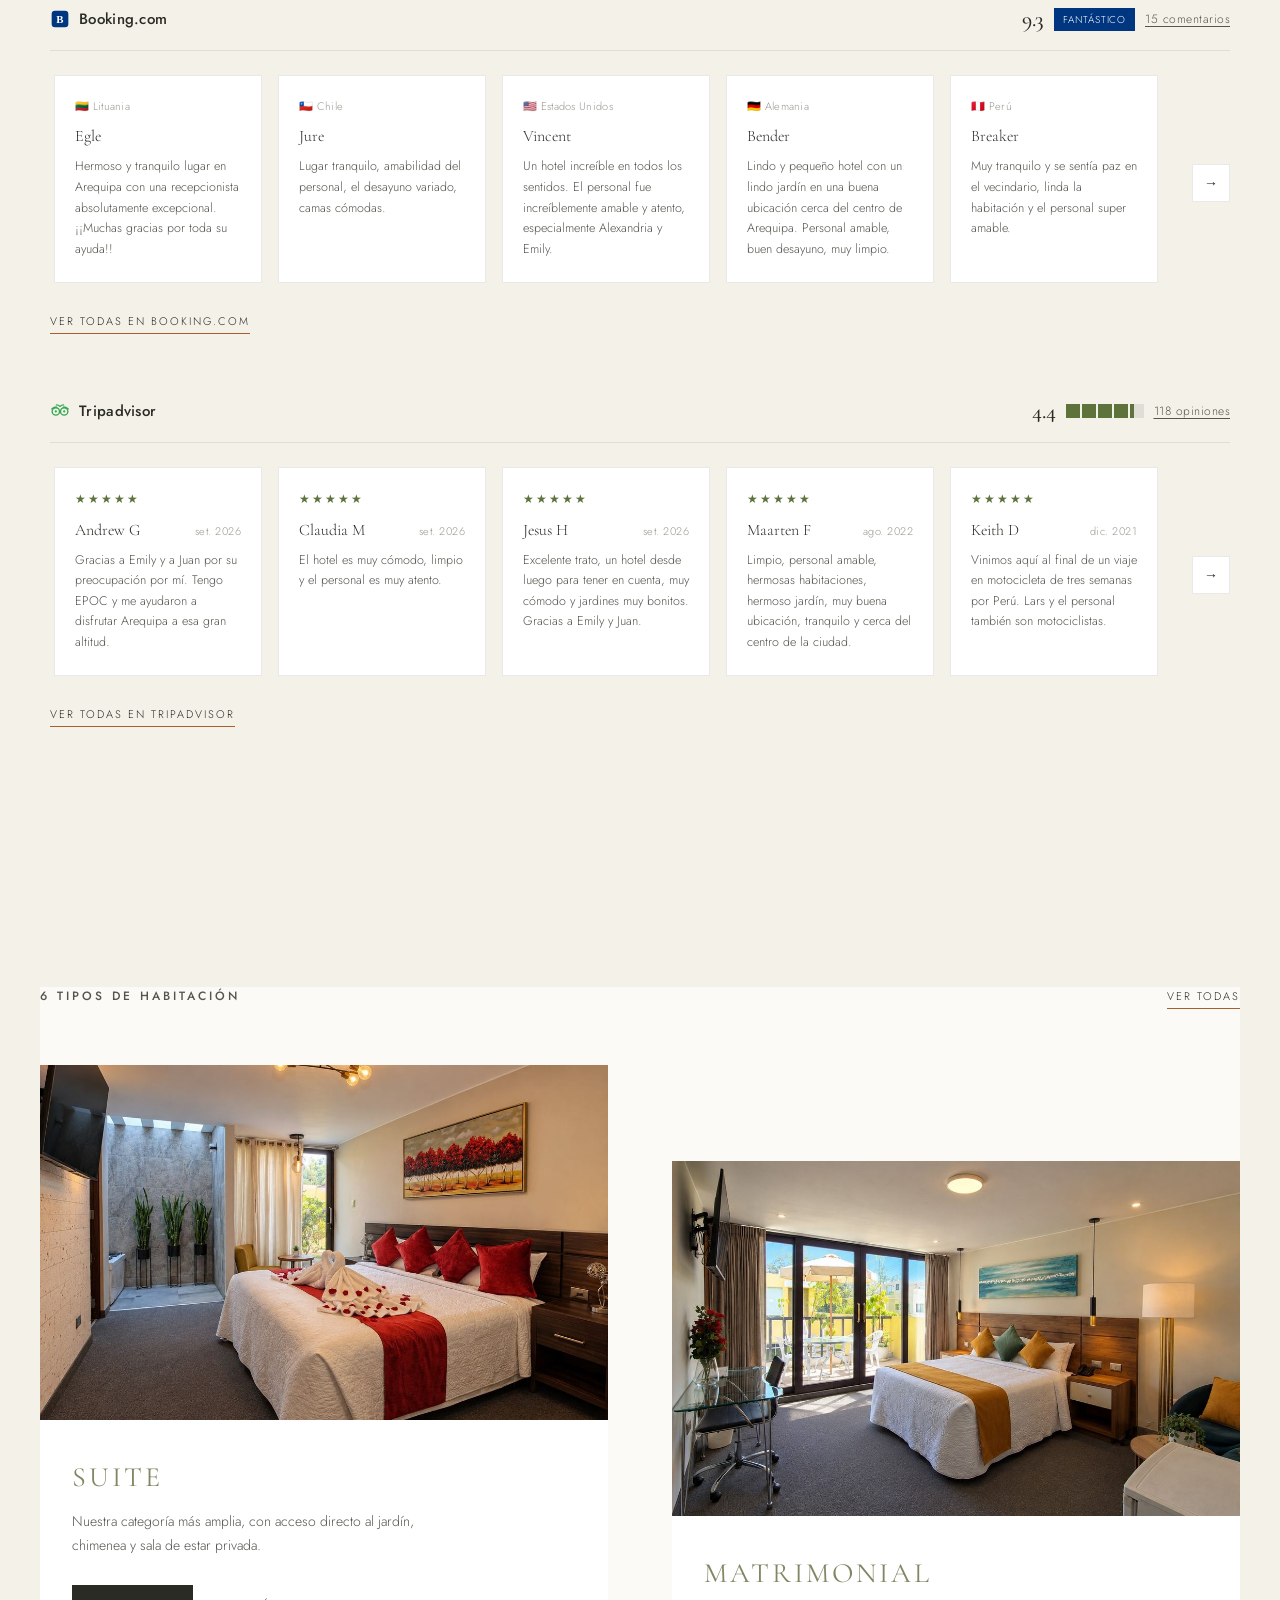
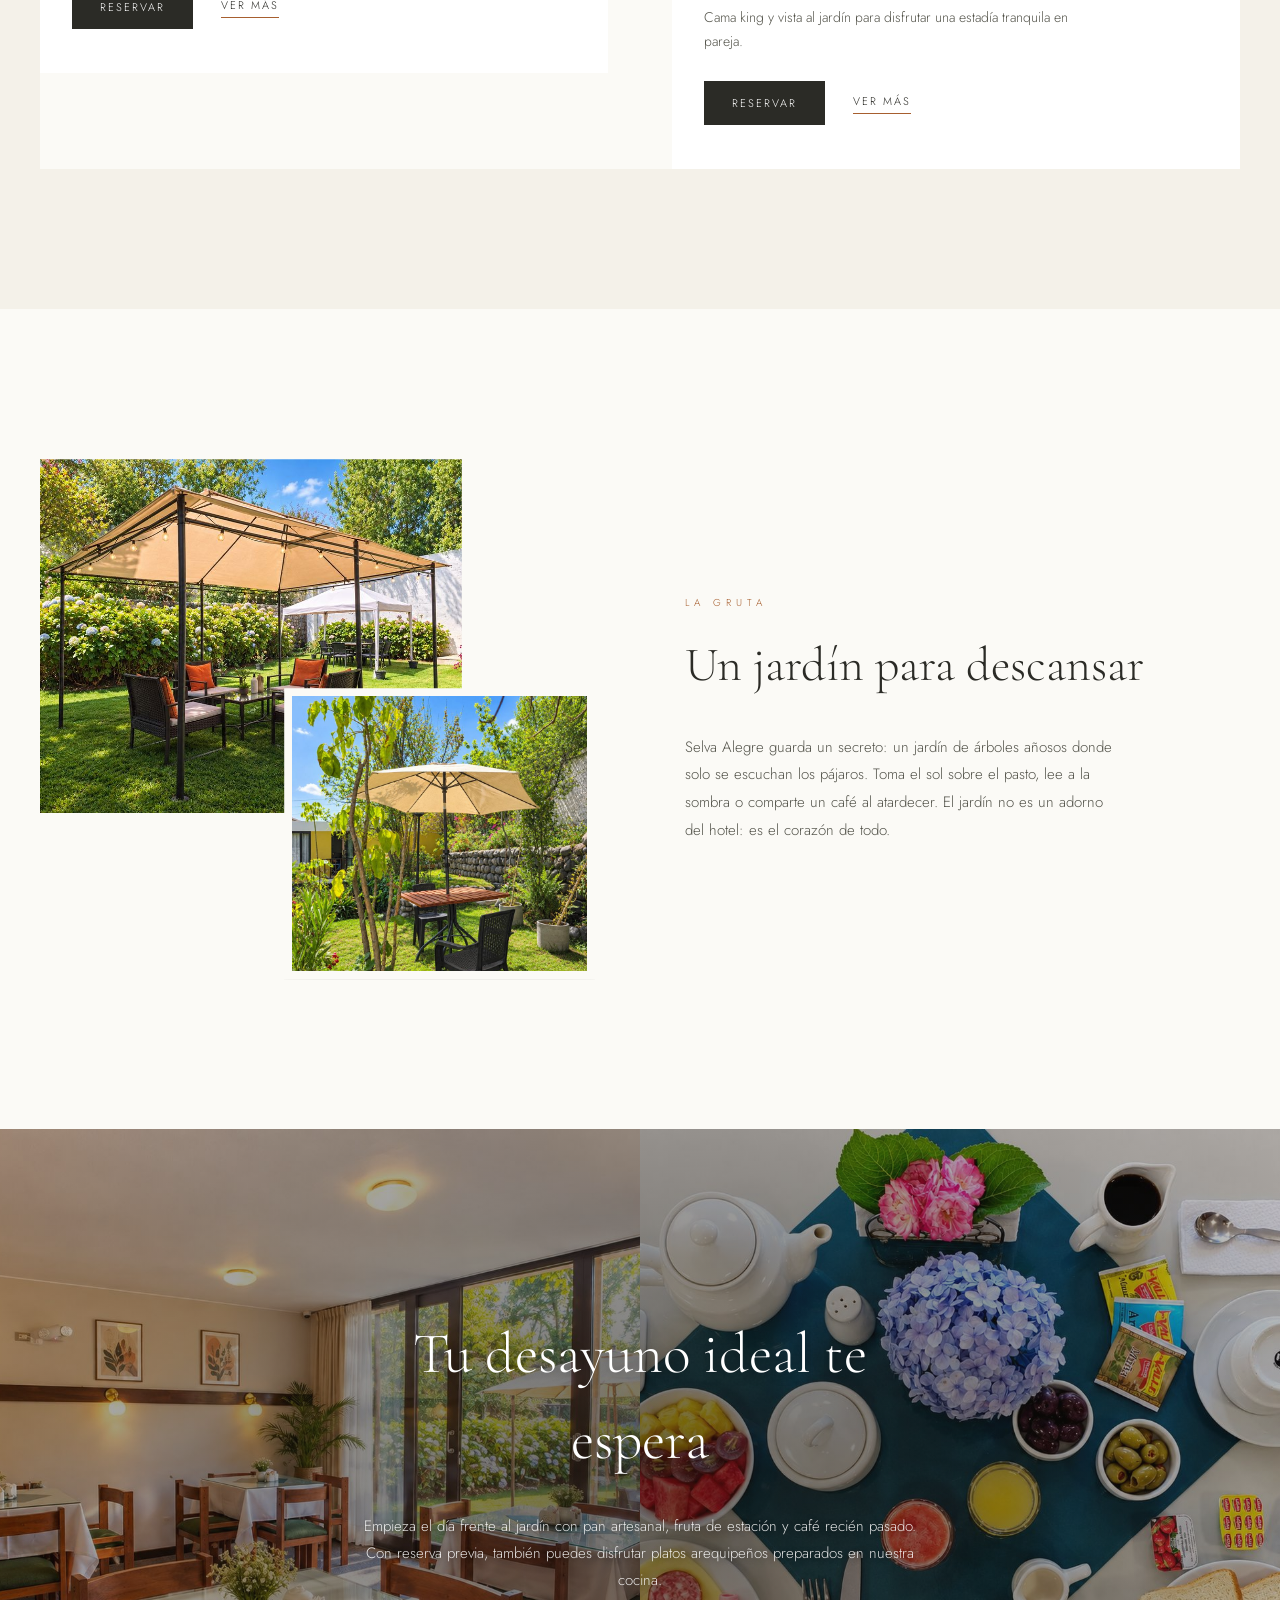
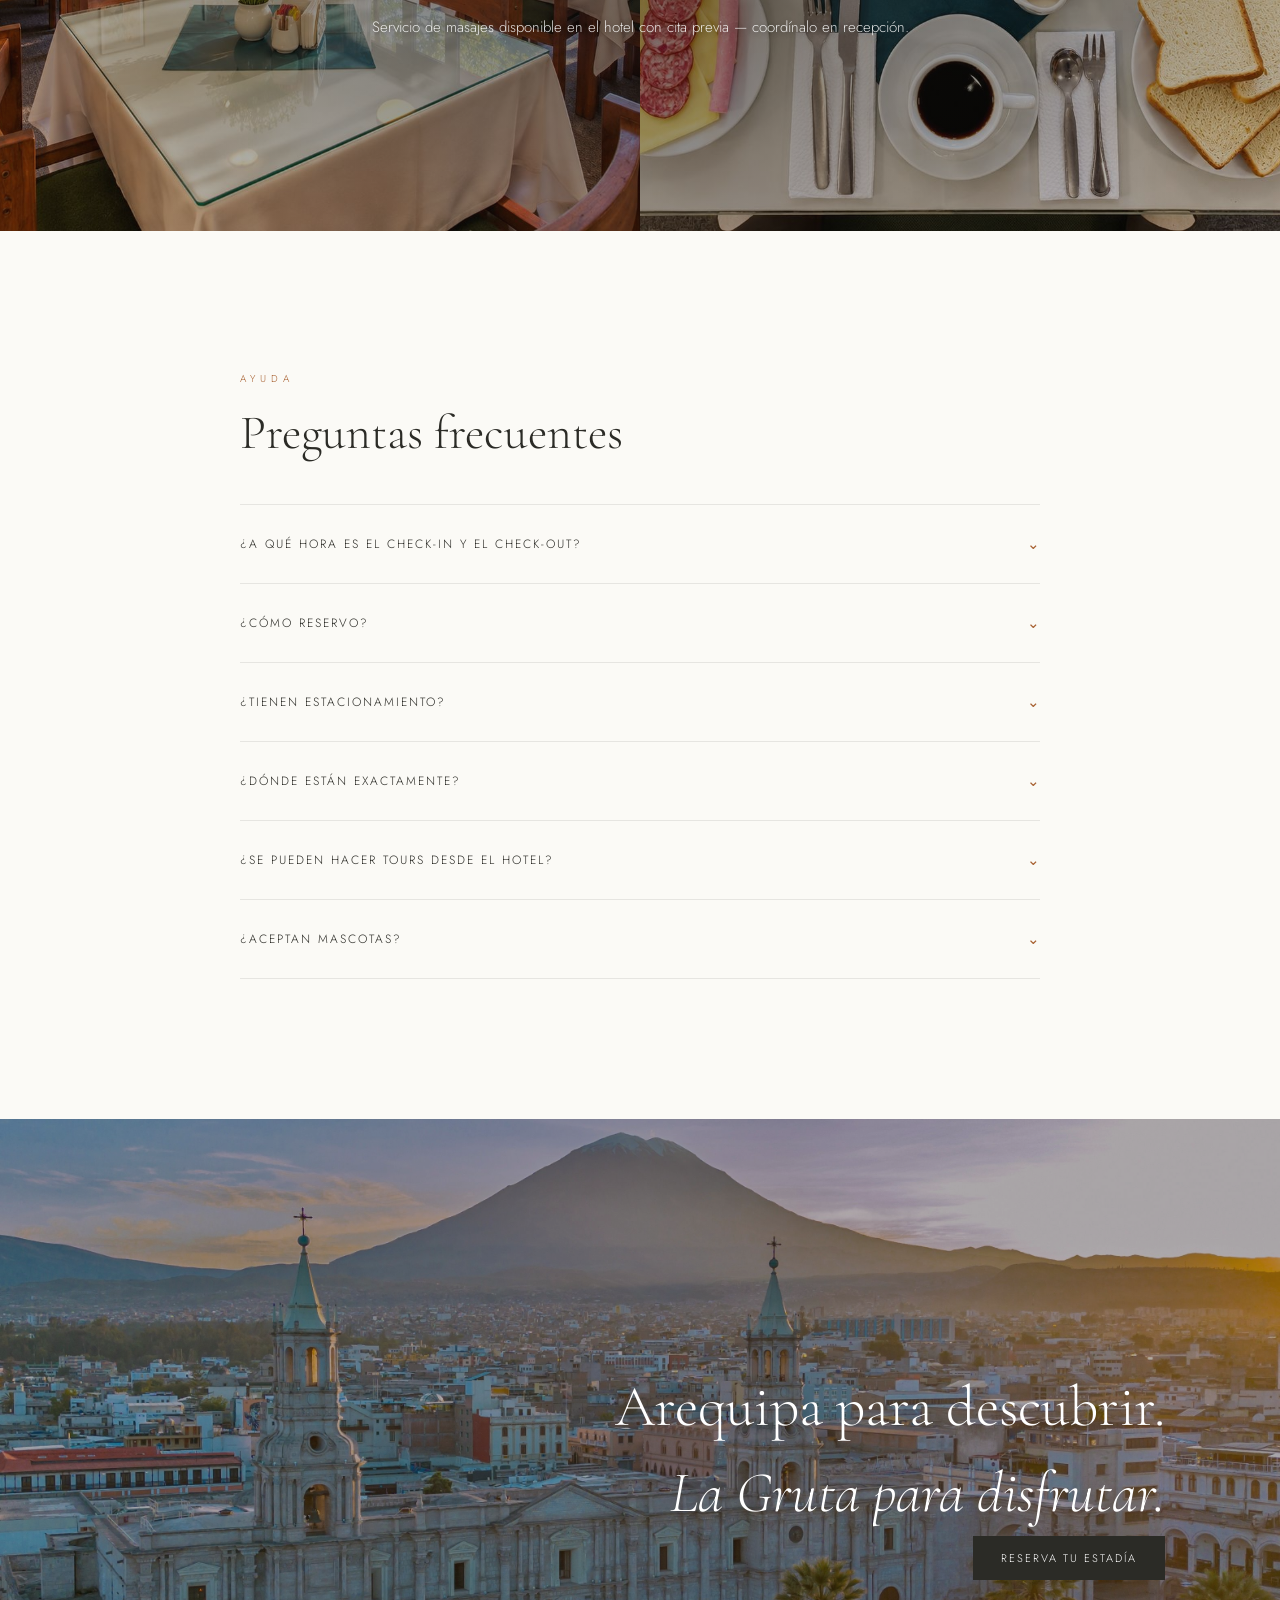
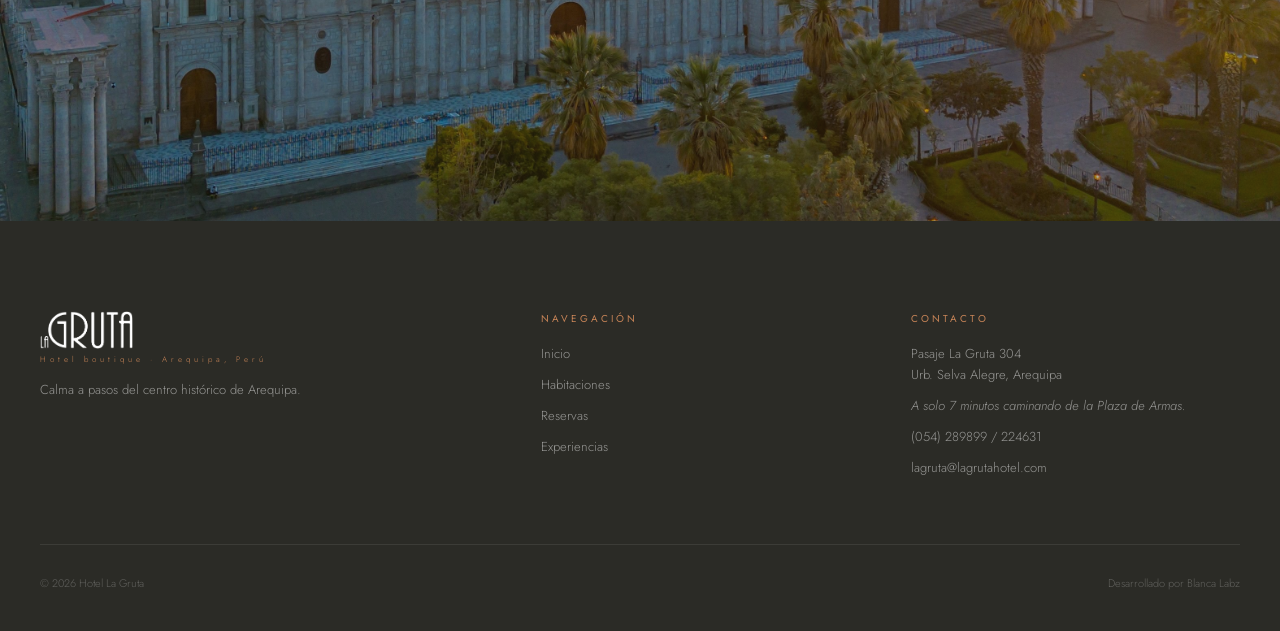
==== commit 36981b37: "feat(preloader): vegetacion que crece y se repliega mientras carga 8 tallos curvos (S-curve, radios " ====
--- a/index.html
+++ b/index.html
@@ -24,6 +24,20 @@
 <body>
 
 <div id="preloader" class="preloader" aria-hidden="true">
+  <!-- Vegetación del preloader: 8 tallos que nacen del centro y se
+       repliegan en bucle mientras carga (ver .preloader-veg en site.css).
+       Para REVERTIR sin tocar nada más: en site.css, la regla
+       ".preloader-veg { display: block; }" — cambiar block por none. -->
+  <svg class="preloader-veg" viewBox="0 0 320 320" aria-hidden="true">
+    <path pathLength="1" d="M160,160 C186,122 144,72 160,35"/>
+    <path pathLength="1" d="M160,160 C201,155 202,96 236,84"/>
+    <path pathLength="1" d="M160,160 C200,186 252,144 292,160"/>
+    <path pathLength="1" d="M160,160 C165,202 226,204 239,239"/>
+    <path pathLength="1" d="M160,160 C134,198 176,250 160,288"/>
+    <path pathLength="1" d="M160,160 C119,164 119,223 86,234"/>
+    <path pathLength="1" d="M160,160 C120,134 66,176 25,160"/>
+    <path pathLength="1" d="M160,160 C154,117 92,114 79,79"/>
+  </svg>
   <img class="preloader-mark" src="assets/img/logos/lagruta-seal.png" alt="La Gruta Hotel">
 </div>
 <script>
@@ -623,6 +637,9 @@
       <div class="room-modal-amenities">
         <span><svg viewBox="0 0 24 24" fill="none" stroke="currentColor" stroke-width="1.5" stroke-linecap="round" stroke-linejoin="round" aria-hidden="true"><path d="M2 8.5a15.5 15.5 0 0 1 20 0"/><path d="M5.5 12a10.5 10.5 0 0 1 13 0"/><path d="M9 15.5a5.5 5.5 0 0 1 6 0"/><circle cx="12" cy="19" r="1"/></svg>Wifi gratis</span>
         <span><svg viewBox="0 0 24 24" fill="none" stroke="currentColor" stroke-width="1.5" stroke-linecap="round" stroke-linejoin="round" aria-hidden="true"><path d="M12 3s6 6.5 6 11a6 6 0 1 1-12 0c0-4.5 6-11 6-11z"/></svg>Agua caliente 24 h</span>
+        <span><svg viewBox="0 0 24 24" fill="none" stroke="currentColor" stroke-width="1.5" stroke-linecap="round" stroke-linejoin="round" aria-hidden="true"><path d="M4 8h13a3 3 0 0 1 0 6h-1"/><path d="M4 8v7a4 4 0 0 0 4 4h5a4 4 0 0 0 4-4V8"/><path d="M8 2c0 1-1 1-1 2s1 1 1 2"/><path d="M12 2c0 1-1 1-1 2s1 1 1 2"/></svg>Desayuno incluido</span>
+        <span><svg viewBox="0 0 24 24" fill="none" stroke="currentColor" stroke-width="1.5" stroke-linecap="round" stroke-linejoin="round" aria-hidden="true"><rect x="4" y="4" width="16" height="16" rx="2"/><path d="M9 16V8h4a2.5 2.5 0 0 1 0 5H9"/></svg>Estacionamiento gratuito</span>
+        <span><svg viewBox="0 0 24 24" fill="none" stroke="currentColor" stroke-width="1.5" stroke-linecap="round" stroke-linejoin="round" aria-hidden="true"><path d="M11 20A7 7 0 0 1 4 13V7a1 1 0 0 1 1-1h6a7 7 0 0 1 7 7v0a7 7 0 0 1-7 7Z"/><path d="M4 13c3-1 6-3 8-8"/></svg>Masaje con cita previa</span>
       </div>
       <div class="room-modal-actions">
         <a href="#" class="rc-book room-modal-book" data-page="reservas">Reservar esta habitación</a>
--- a/assets/css/site.css
+++ b/assets/css/site.css
@@ -128,11 +128,62 @@
    frame siguiente, así que el fundido de salida de .hide no se pierde) */
 .preloader.instant { transition: none; }
 .preloader-mark {
+  position: relative; z-index: 2;
   width: clamp(150px, 20vw, 230px); height: auto;
   opacity: 0; transform: scale(.95);
   animation: preloaderMark .9s ease forwards;
 }
 @keyframes preloaderMark { to { opacity: 1; transform: scale(1); } }
+
+/* ── VEGETACIÓN DEL PRELOADER ──
+   8 tallos que nacen del centro (donde va el sello) y se reparten cada
+   45°, con la misma técnica de vines.js: pathLength="1" normaliza cada
+   trazo a longitud 1, así que el dashoffset SIEMPRE va de 1 (oculto) a 0
+   (dibujado completo) sin depender de cuánto mida el trazo real. La
+   animación sigue de 0 a -1: el trazo se "borra" empezando por donde
+   nació, dando el efecto de repliegue en vez de solo desvanecerse. Un
+   ciclo entero (crece → se sostiene un instante → se repliega) dura 1.8s,
+   y se repite en bucle mientras el preloader esté en pantalla: como el
+   tiempo visible varía (1.4s en la primera carga, menos entre páginas),
+   lo normal es ver un pulso a medio camino, no el ciclo completo — es
+   justamente el efecto "fugaz" que se pidió, no una animación que haya
+   que esperar a que termine.
+   Limpio a propósito: 8 trazos finos (1.3px), opacidad tope 0.5, sin
+   hojas ni flores — un gesto, no una composición. Con
+   prefers-reduced-motion el preloader entero se saca del DOM (ver
+   html.no-preload más abajo), así que esto no hace falta silenciarlo
+   aparte.
+   PARA REVERTIR: cambiar el `display: block` de abajo a `display: none`
+   (o borrar el <svg class="preloader-veg"> del HTML). Nada más depende
+   de esto. */
+.preloader-veg {
+  display: block;
+  position: absolute; top: 50%; left: 50%; z-index: 1;
+  transform: translate(-50%, -50%);
+  width: min(62vw, 340px); height: min(62vw, 340px);
+  pointer-events: none;
+}
+.preloader-veg path {
+  fill: none; stroke: #A89468; stroke-width: 1.3; stroke-linecap: round;
+  stroke-dasharray: 1; stroke-dashoffset: 1; opacity: 0;
+  animation: preVeg 1.8s cubic-bezier(.65,0,.35,1) infinite;
+}
+.preloader-veg path:nth-child(1) { animation-delay: 0s; }
+.preloader-veg path:nth-child(2) { animation-delay: .05s; }
+.preloader-veg path:nth-child(3) { animation-delay: .1s; }
+.preloader-veg path:nth-child(4) { animation-delay: .15s; }
+.preloader-veg path:nth-child(5) { animation-delay: .2s; }
+.preloader-veg path:nth-child(6) { animation-delay: .25s; }
+.preloader-veg path:nth-child(7) { animation-delay: .3s; }
+.preloader-veg path:nth-child(8) { animation-delay: .35s; }
+@keyframes preVeg {
+  0%   { stroke-dashoffset: 1;  opacity: 0; }
+  12%  { opacity: .5; }
+  45%  { stroke-dashoffset: 0;  opacity: .5; }
+  55%  { stroke-dashoffset: 0;  opacity: .5; }
+  88%  { opacity: 0; }
+  100% { stroke-dashoffset: -1; opacity: 0; }
+}
 
 #app-shell.pre-reveal { transform: scale(1.03); }
 #app-shell { transition: transform .7s cubic-bezier(.76,0,.24,1); }
@@ -157,7 +208,10 @@
 .wa-float:hover { transform: scale(1.08); box-shadow: 0 8px 26px rgba(0,0,0,.28); }
 .wa-float svg { width: 30px; height: 30px; fill: #fff; }
 @media (max-width: 900px) {
-  .wa-float { width: 52px; height: 52px; right: 16px; bottom: 16px; }
+  /* bottom:16px lo dejaba tapado por el badge "Powered by Netlify" que
+     Netlify inyecta solo (no vive en este repo, así que no se puede
+     quitar por CSS) — se sube lo justo para despejarlo. */
+  .wa-float { width: 52px; height: 52px; right: 16px; bottom: 76px; }
   .wa-float svg { width: 27px; height: 27px; }
 }
 
@@ -410,7 +464,13 @@
    es exactamente este: alguien commiteando sobre un checkout viejo. */
 .welcome { position: relative; padding: clamp(64px, 7vw, 112px) clamp(20px, 3vw, 48px); max-width: 1600px; margin: 0 auto; }
 .welcome-grid { position: relative; display: grid; grid-template-columns: minmax(0, 28fr) minmax(0, 40fr) minmax(0, 28fr); column-gap: 2%; row-gap: clamp(24px, 3vw, 48px); }
-.wc-img { position: relative; overflow: hidden; min-width: 0; margin: 0; }
+/* Sombra suave para que las fotos "floten" un poco sobre el papel en vez
+   de sentirse pegadas/cortadas a lo bruto contra el fondo — pedido
+   explícito ("los bordes se ven muy toscos"). Dos capas: una corta y
+   marcada cerca del borde (da el filo de "relieve") y otra larga y
+   difusa (da la elevación). Nada de blur en la imagen ni radius: el
+   filo sigue recto, solo cambia lo que hay alrededor. */
+.wc-img { position: relative; overflow: hidden; min-width: 0; margin: 0; box-shadow: 0 2px 6px rgba(30,28,22,.10), 0 18px 40px -12px rgba(30,28,22,.22); }
 .wc-img .imgc { position: absolute; inset: 0; width: 100%; height: 100%; object-fit: cover; }
 /* Superposición en las esquinas (pedido explícito, "como en la
    referencia"): wc-1/wc-4 se meten un poco sobre wc-2/wc-3 con margin
@@ -462,6 +522,25 @@
 }
 @property --wc-zoom { syntax: '<number>'; inherits: false; initial-value: 1; }
 @keyframes wcZoom { from { --wc-zoom: 1; } to { --wc-zoom: 1.08; } }
+
+/* Mismo revelado (cortina + respiración) que .wc-img, aplicado a las dos
+   fotos de "Un jardín para descansar" — welcome.js observa también
+   .jardin-sec y agrega jardin-motion/jardin-visible con la misma lógica
+   (observar la SECCIÓN, no cada foto clipeada; ver el comentario largo
+   sobre por qué en welcome.js). Nombres de clase propios en vez de
+   reutilizar wc-visible: son fotos e IDs distintos, y mezclarlas haría
+   que tocar una sección afecte a la otra por accidente. */
+@media (prefers-reduced-motion: no-preference) {
+  .jardin-motion .jardin-img { clip-path: inset(0 0 100% 0); transition: clip-path 1.2s cubic-bezier(.22, 1, .36, 1); }
+  .jardin-motion .jardin-img.jardin-visible { clip-path: inset(0); }
+  .jardin-motion .jardin-img-1.jardin-visible { transition-delay: 0s; }
+  .jardin-motion .jardin-img-2.jardin-visible { transition-delay: .2s; }
+}
+@media (min-width: 901px) and (prefers-reduced-motion: no-preference) {
+  .jardin-motion .jardin-img .imgc { transform: scale(var(--wc-zoom, 1)); }
+  .jardin-motion .jardin-img.jardin-visible .imgc { animation: wcZoom 11s ease-in-out .4s infinite alternate; }
+  .jardin-img-2.jardin-visible .imgc { animation-delay: 1s; }
+}
 @media (max-width: 900px) {
   .welcome-grid { grid-template-columns: repeat(2, minmax(0, 1fr)); gap: 24px 16px; }
   .wc-img { width: 100%; height: auto; align-self: start; aspect-ratio: 4 / 5; }
@@ -642,7 +721,7 @@
 .jardin-sec { padding: 150px 40px; }
 .jardin-grid { max-width: 1240px; margin: 0 auto; display: grid; grid-template-columns: 1fr 1fr; gap: 90px; align-items: center; }
 .jardin-media { position: relative; height: 520px; }
-.jardin-img { position: absolute; overflow: hidden; }
+.jardin-img { position: absolute; overflow: hidden; box-shadow: 0 2px 6px rgba(30,28,22,.10), 0 18px 40px -12px rgba(30,28,22,.22); }
 .jardin-img-1 { width: 76%; height: 68%; top: 0; left: 0; }
 .jardin-img-2 { width: 56%; height: 56%; bottom: 0; right: 0; border: 8px solid var(--paper); }
 .jardin-text .eye { font-size: 10px; letter-spacing: 5px; text-transform: uppercase; color: var(--warm-on-light); margin-bottom: 22px; }
@@ -870,7 +949,7 @@
 @media (prefers-reduced-motion: reduce) {
   .rw-in { opacity: 1; transform: none; transition: none; }
   [data-reveal="fade"] { opacity: 1; transform: none; transition: none; }
-  .preloader, .preloader-mark, #app-shell { animation: none !important; transition: none !important; }
+  .preloader, .preloader-mark, .preloader-veg path, #app-shell { animation: none !important; transition: none !important; }
 }
 
 @keyframes fade { to { opacity: 1; } }
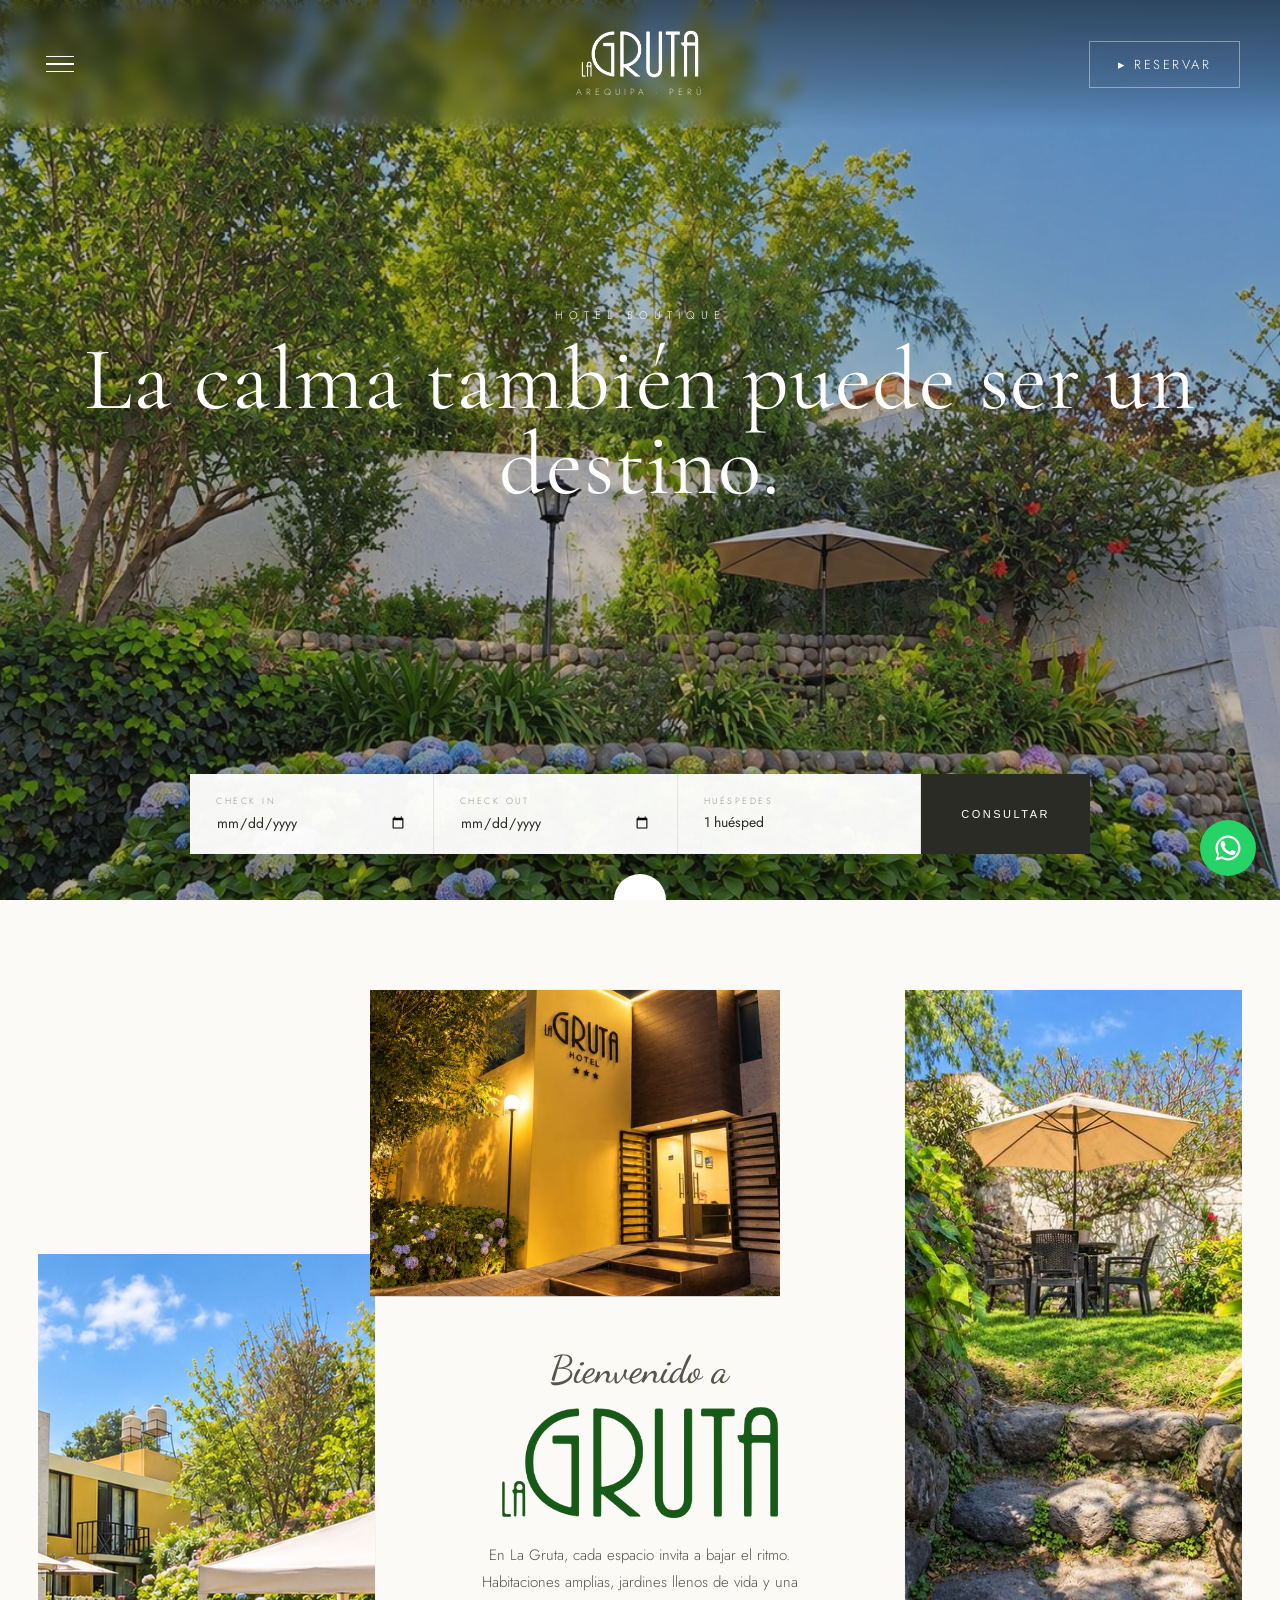
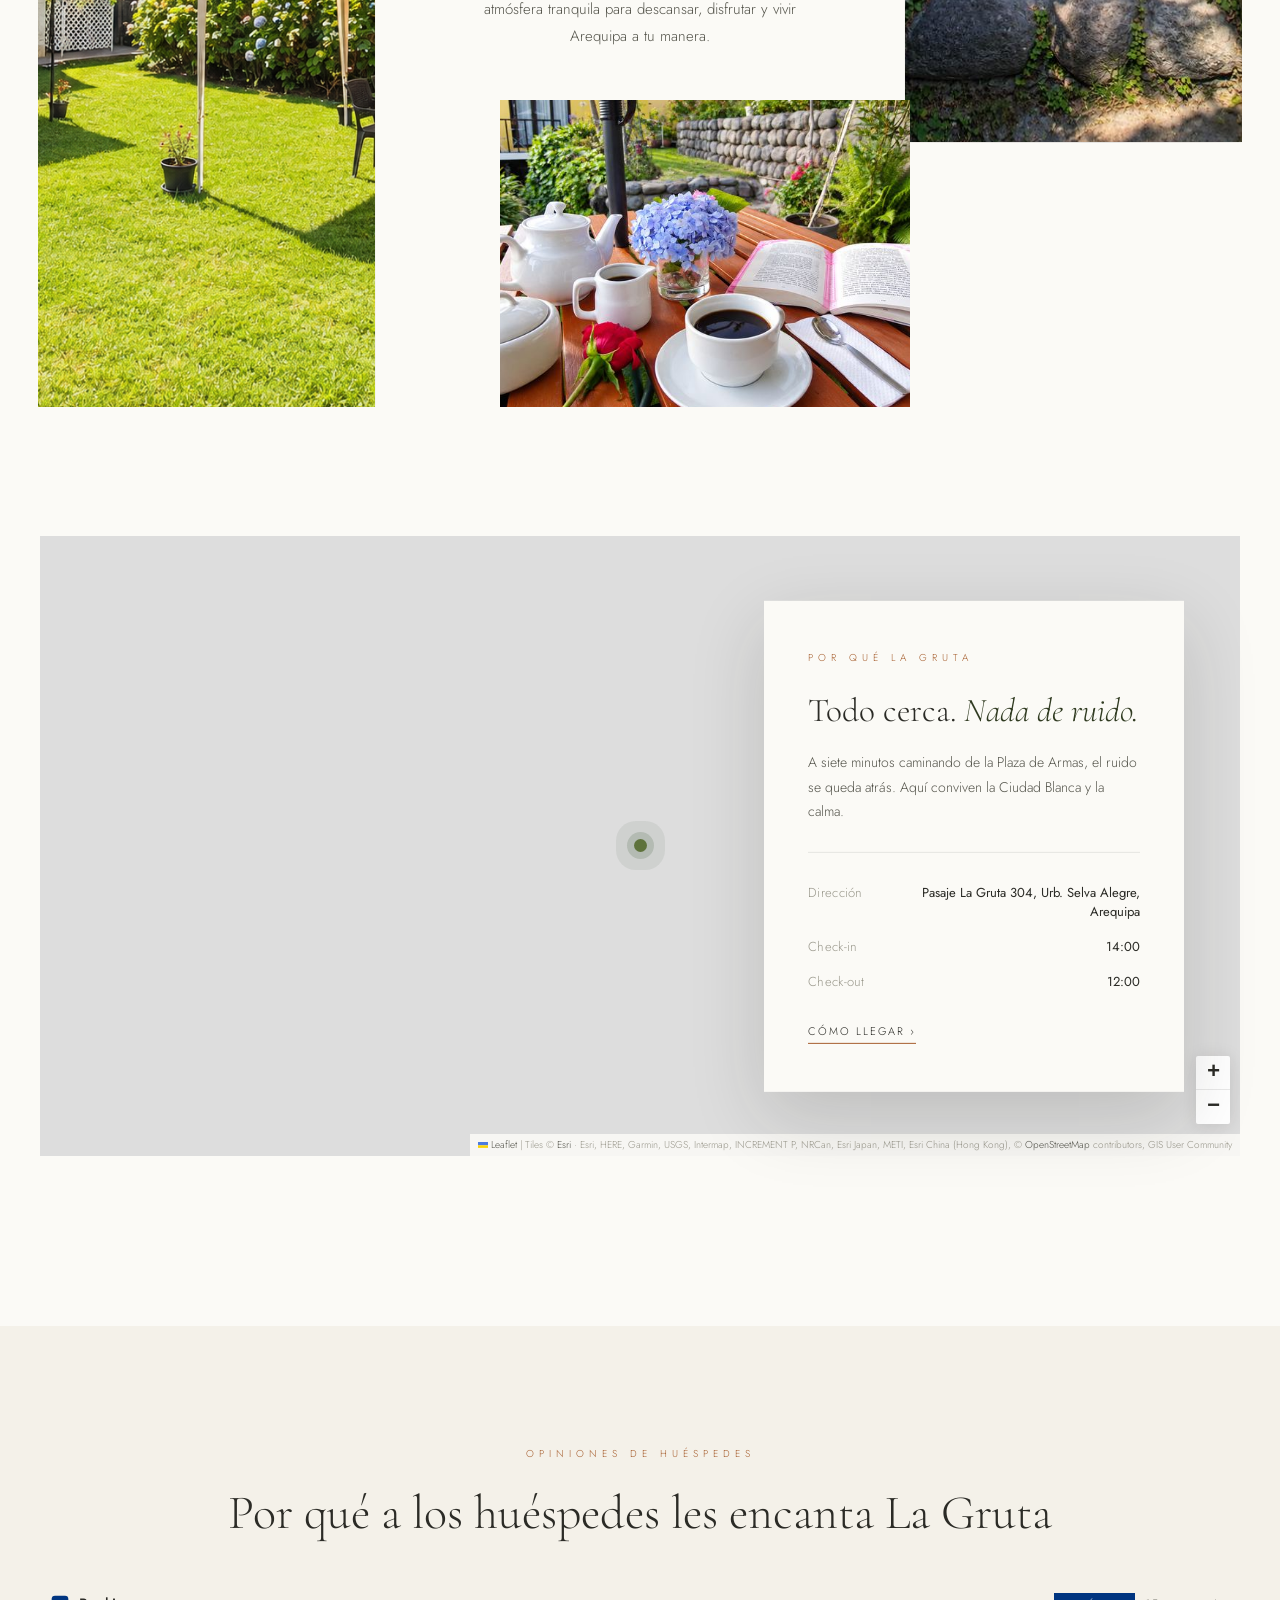
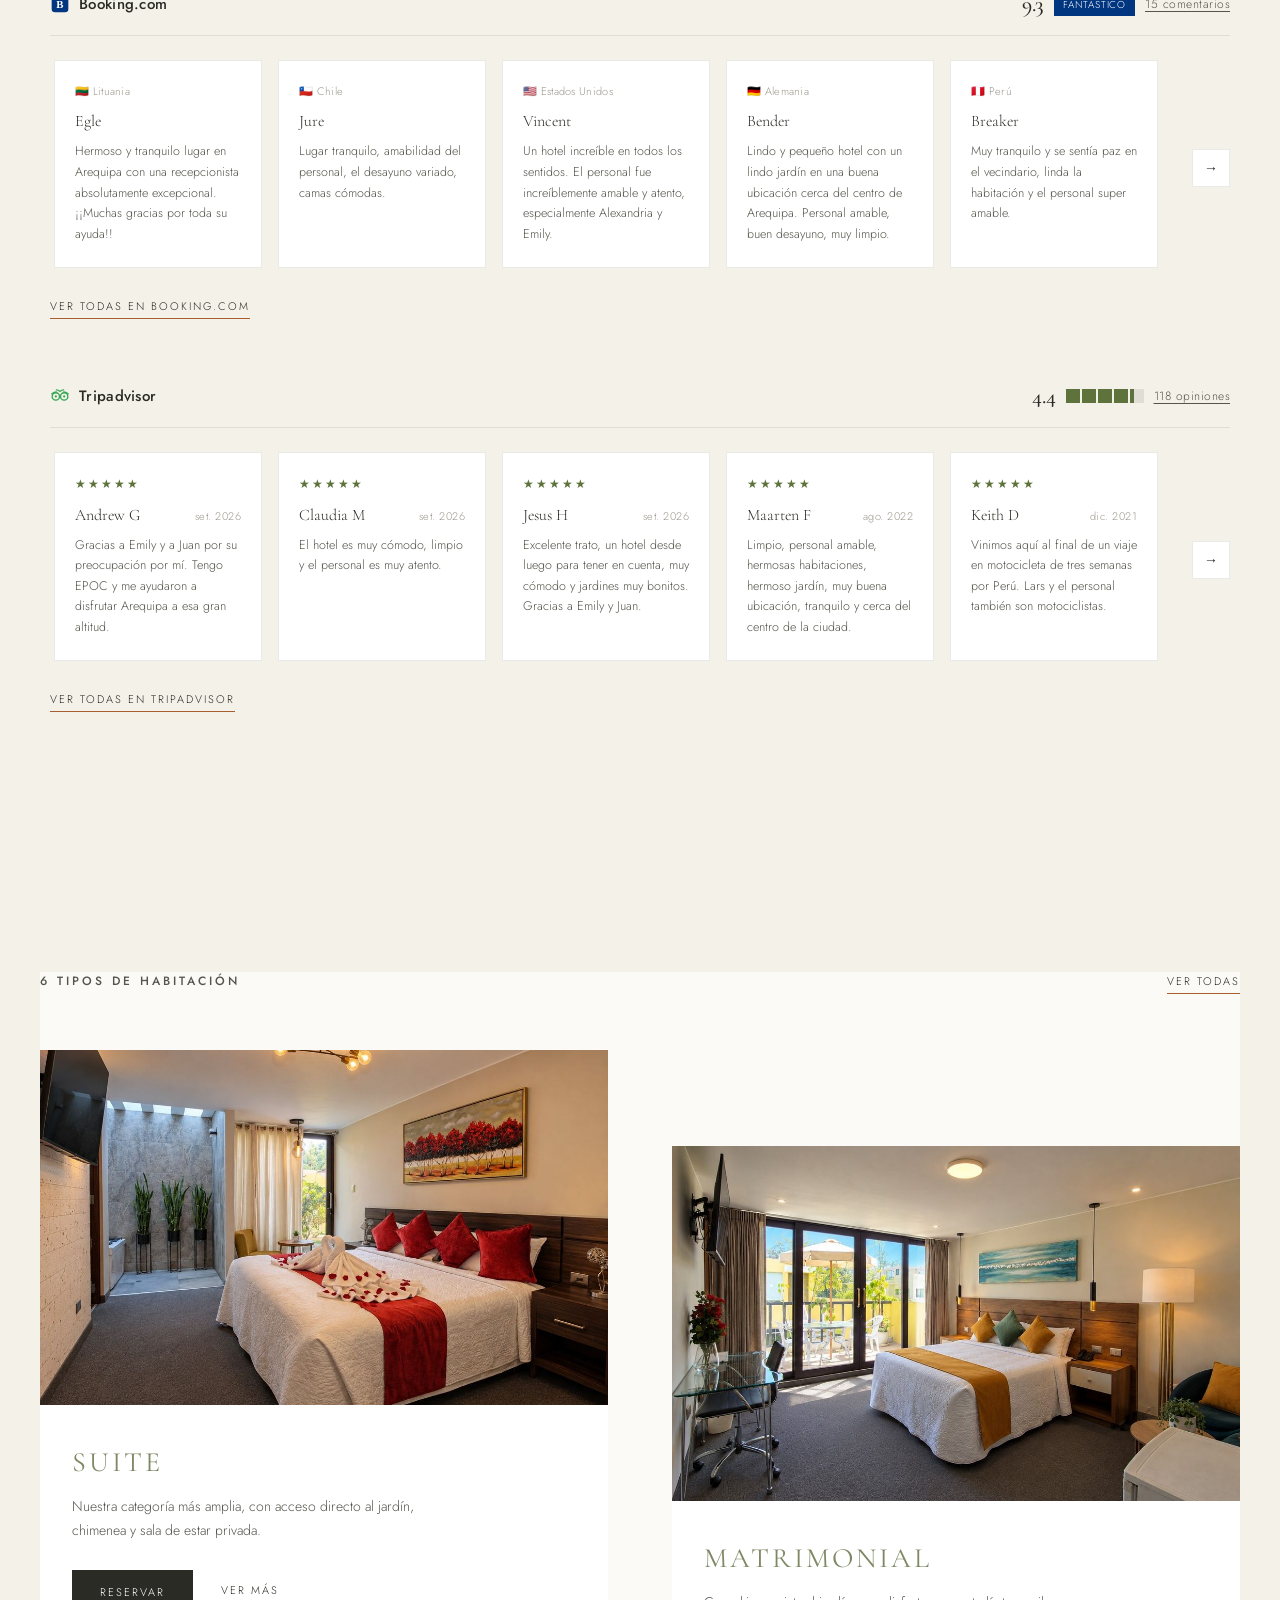
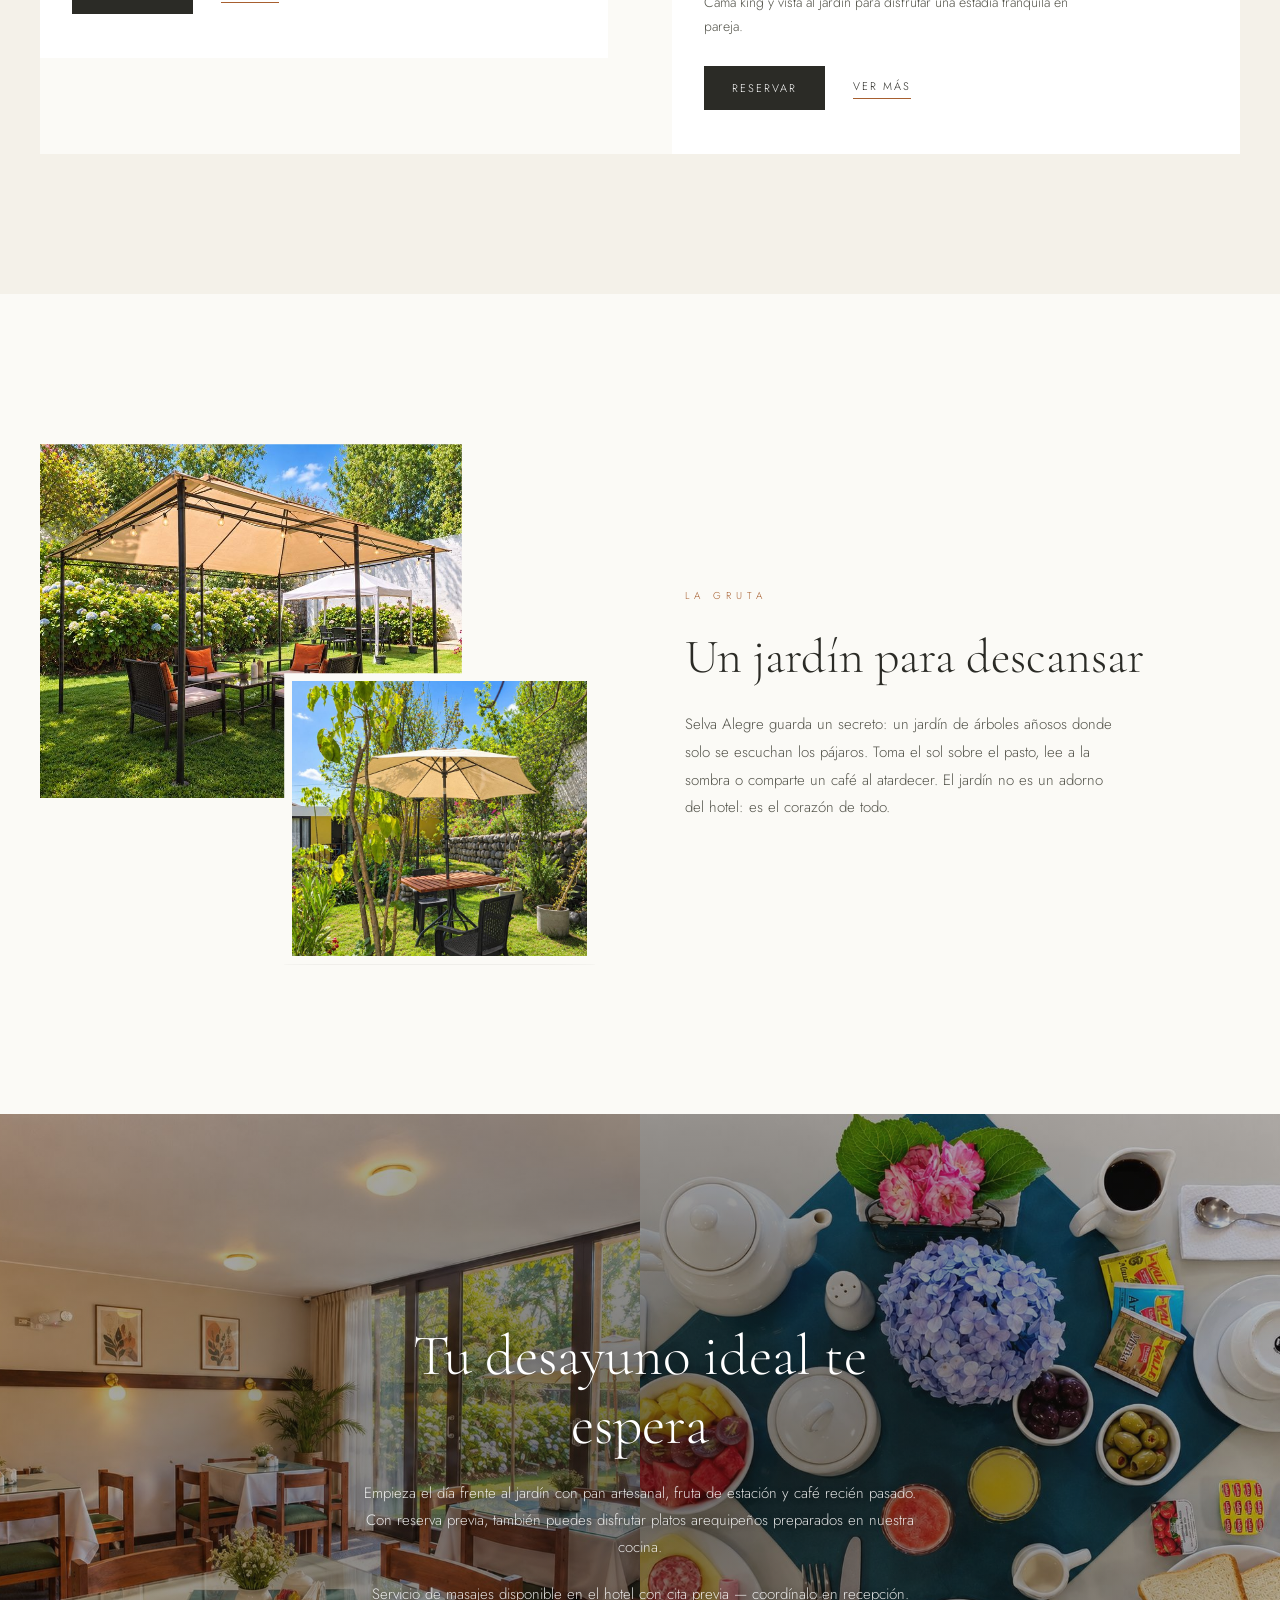
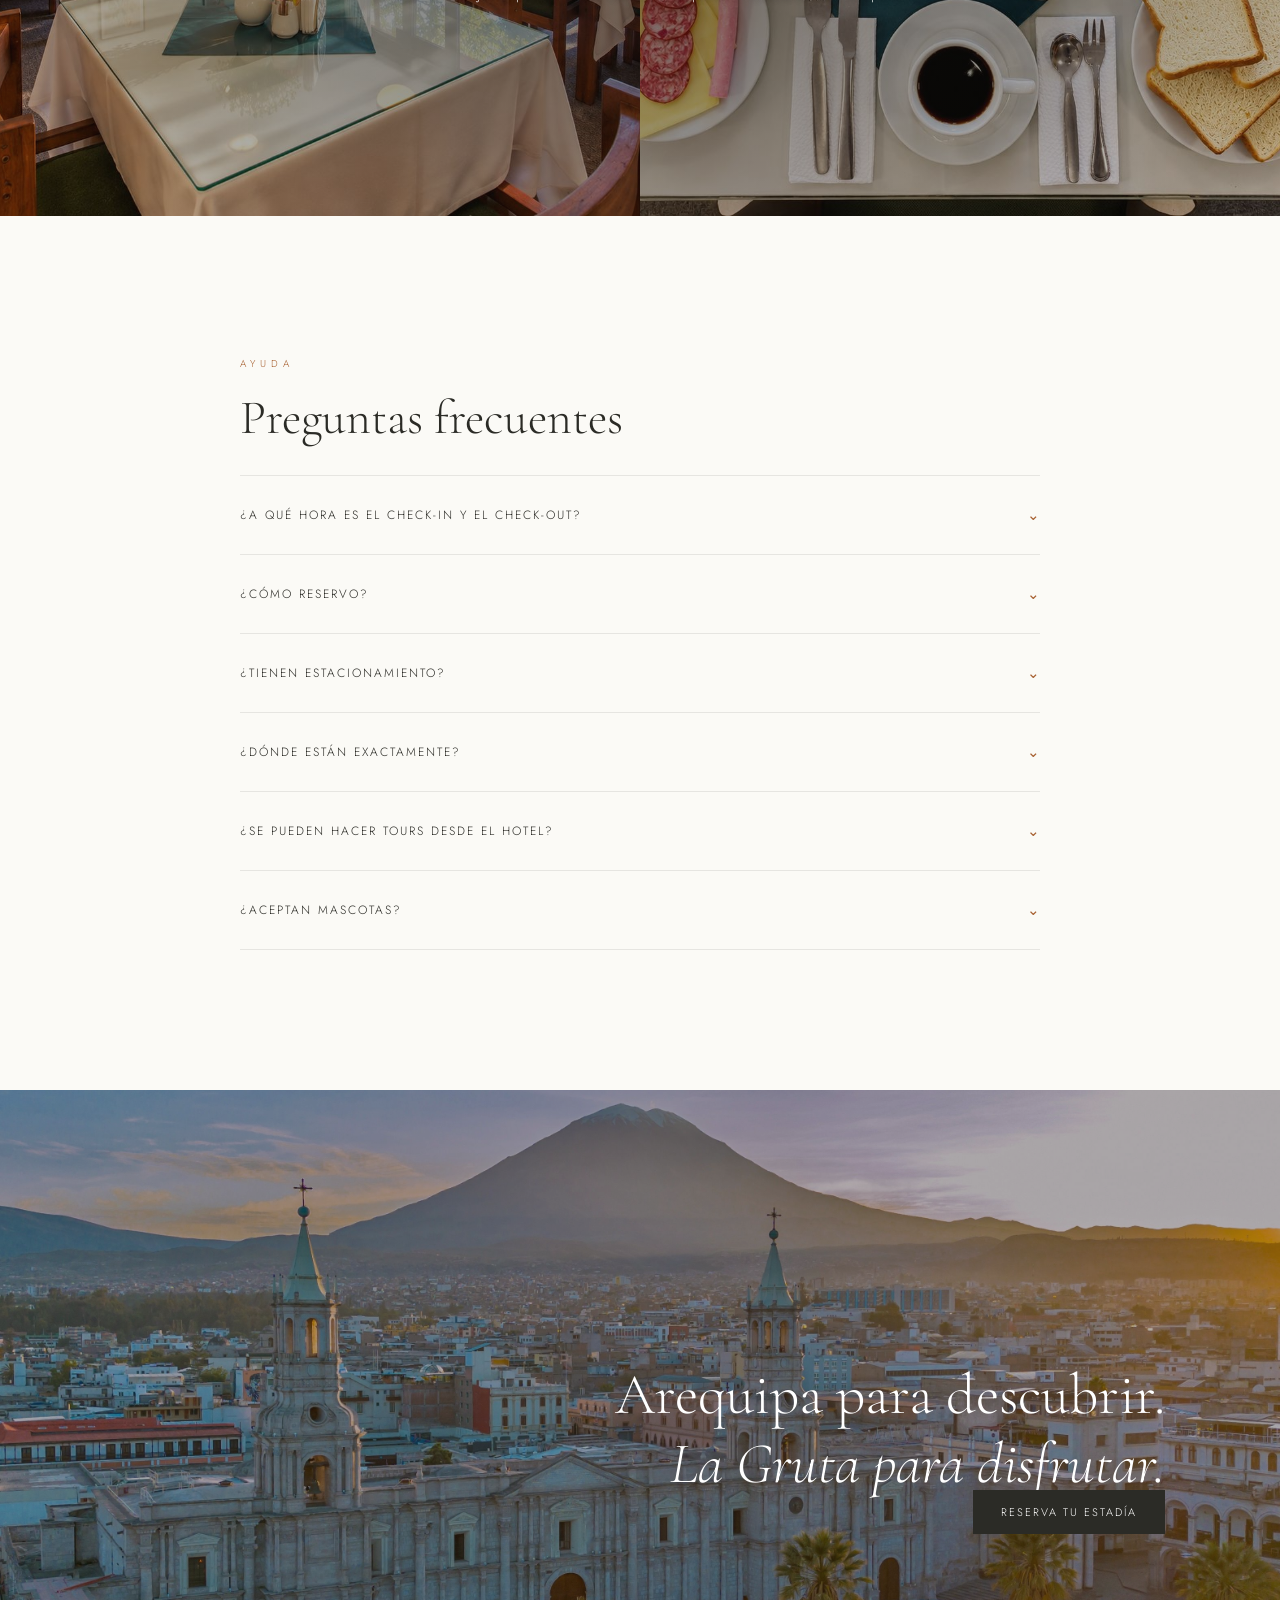
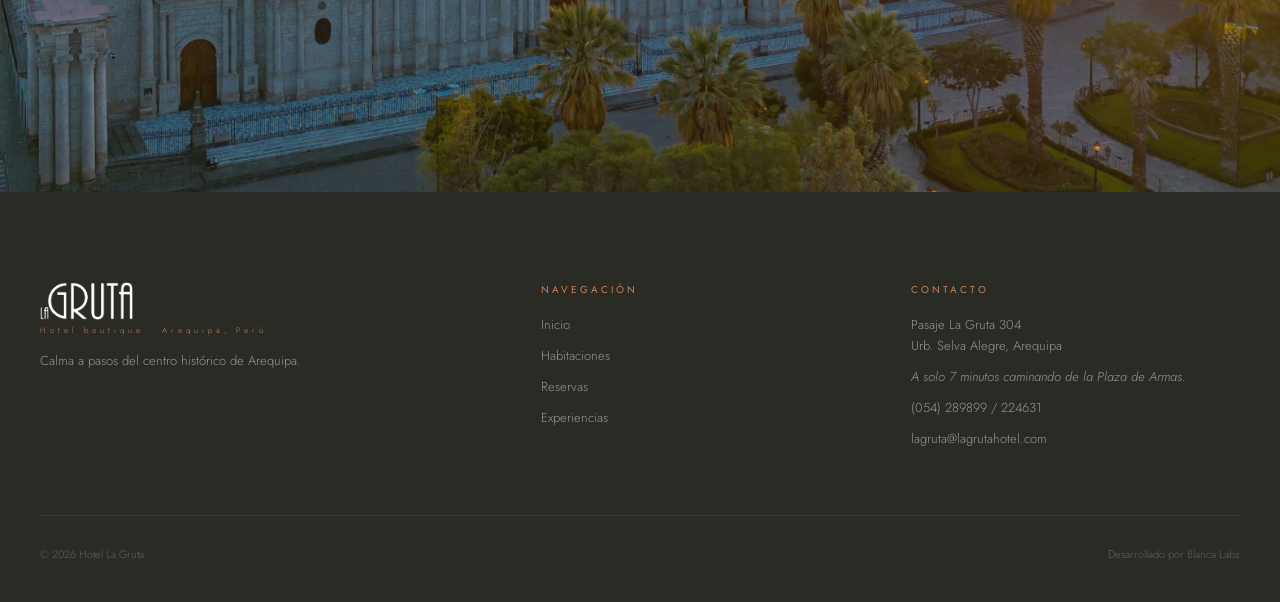
==== commit d86c9000: "feat(i18n): selector de idioma en el menú + traducción completa ES/EN/NL Se agrega un sistema de int" ====
--- a/index.html
+++ b/index.html
@@ -15,6 +15,11 @@
 <!-- Todos con `defer`: se ejecutan en este orden, ya con el documento parseado.
      botanic-lib debe ir antes que vines.js, su único consumidor ahora que
      "El jardín" se sacó del sitio (queda guardada en docs/referencias/). -->
+<!-- i18n.js va primero: aplica las traducciones (data-i18n) apenas el DOM
+     está parseado, antes de que el resto de scripts lean texto del
+     documento (p. ej. el modal de habitación, que lee .room-card-name ya
+     traducido). Ver assets/js/i18n.js para la arquitectura completa. -->
+<script src="assets/js/i18n.js"        defer></script>
 <script src="assets/js/botanic-lib.js" defer></script>
 <script src="assets/js/vines.js"       defer></script>
 <script src="assets/js/app.js"         defer></script>
@@ -24,20 +29,6 @@
 <body>
 
 <div id="preloader" class="preloader" aria-hidden="true">
-  <!-- Vegetación del preloader: 8 tallos que nacen del centro y se
-       repliegan en bucle mientras carga (ver .preloader-veg en site.css).
-       Para REVERTIR sin tocar nada más: en site.css, la regla
-       ".preloader-veg { display: block; }" — cambiar block por none. -->
-  <svg class="preloader-veg" viewBox="0 0 320 320" aria-hidden="true">
-    <path pathLength="1" d="M160,160 C186,122 144,72 160,35"/>
-    <path pathLength="1" d="M160,160 C201,155 202,96 236,84"/>
-    <path pathLength="1" d="M160,160 C200,186 252,144 292,160"/>
-    <path pathLength="1" d="M160,160 C165,202 226,204 239,239"/>
-    <path pathLength="1" d="M160,160 C134,198 176,250 160,288"/>
-    <path pathLength="1" d="M160,160 C119,164 119,223 86,234"/>
-    <path pathLength="1" d="M160,160 C120,134 66,176 25,160"/>
-    <path pathLength="1" d="M160,160 C154,117 92,114 79,79"/>
-  </svg>
   <img class="preloader-mark" src="assets/img/logos/lagruta-seal.png" alt="La Gruta Hotel">
 </div>
 <script>
@@ -58,7 +49,7 @@
 <nav id="nav">
   <div class="burger" id="burger"><span></span><span></span><span></span></div>
   <a href="#" class="nav-logo" data-page="home"><img class="nav-logo-img" src="assets/img/logos/lagruta-wordmark.png" alt="La Gruta"><small>AREQUIPA · PERÚ</small></a>
-  <a href="#" class="nav-book" data-page="reservas">▸ Reservar</a>
+  <a href="#" class="nav-book" data-page="reservas" data-i18n="nav.book">▸ Reservar</a>
 </nav>
 
 <div class="menu" id="menu">
@@ -67,11 +58,24 @@
     <div class="menu-col">
       <div class="menu-col-top">
         <p class="menu-eye">Hotel La Gruta</p>
+        <!-- Selector de idioma: integrado como parte editorial del menú
+             (sin apariencia de botón), centrado, entre el eyebrow y los
+             enlaces principales. Los tres nombres SIEMPRE se muestran en
+             su propio idioma (ESPAÑOL/ENGLISH/NEDERLANDS), sin pasar por
+             el diccionario — es el idioma activo el que cambia de peso/
+             color, no la etiqueta. Lógica de cambio en assets/js/i18n.js. -->
+        <div class="menu-lang" role="group" aria-label="Idioma / Language / Taal">
+          <button type="button" class="menu-lang-btn" data-lang="es">ESPAÑOL</button>
+          <span class="menu-lang-sep" aria-hidden="true">—</span>
+          <button type="button" class="menu-lang-btn" data-lang="en">ENGLISH</button>
+          <span class="menu-lang-sep" aria-hidden="true">—</span>
+          <button type="button" class="menu-lang-btn" data-lang="nl">NEDERLANDS</button>
+        </div>
         <div class="menu-links">
-          <div class="menu-item"><a href="#" class="menu-link" data-page="home"><span class="menu-index">01</span>Inicio</a></div>
-          <div class="menu-item"><a href="#" class="menu-link" data-page="rooms"><span class="menu-index">02</span>Habitaciones</a></div>
-          <div class="menu-item"><a href="#" class="menu-link" data-page="reservas"><span class="menu-index">03</span>Reservas</a></div>
-          <div class="menu-item"><a href="#" class="menu-link" data-page="experiencias"><span class="menu-index">04</span>Experiencias</a></div>
+          <div class="menu-item"><a href="#" class="menu-link" data-page="home"><span class="menu-index">01</span><span data-i18n="menu.nav.home">Inicio</span></a></div>
+          <div class="menu-item"><a href="#" class="menu-link" data-page="rooms"><span class="menu-index">02</span><span data-i18n="menu.nav.rooms">Habitaciones</span></a></div>
+          <div class="menu-item"><a href="#" class="menu-link" data-page="reservas"><span class="menu-index">03</span><span data-i18n="menu.nav.reservas">Reservas</span></a></div>
+          <div class="menu-item"><a href="#" class="menu-link" data-page="experiencias"><span class="menu-index">04</span><span data-i18n="menu.nav.experiencias">Experiencias</span></a></div>
         </div>
         <div class="menu-contact">
           <a href="tel:+51054289899">+(51) 054 289899</a>
@@ -79,7 +83,7 @@
         </div>
       </div>
       <div class="menu-social">
-        <span class="menu-social-label">Síguenos</span>
+        <span class="menu-social-label" data-i18n="menu.social.label">Síguenos</span>
         <a href="https://www.facebook.com/LaGrutaHotelArequipa/" target="_blank" rel="noopener" aria-label="La Gruta en Facebook" class="menu-social-link">
           <svg viewBox="0 0 24 24" aria-hidden="true"><path d="M22 12a10 10 0 1 0-11.5 9.9v-7h-2.3V12h2.3V9.8c0-2.27 1.35-3.53 3.43-3.53.99 0 2.02.18 2.02.18v2.22h-1.14c-1.12 0-1.47.7-1.47 1.42V12h2.5l-.4 2.9h-2.1v7A10 10 0 0 0 22 12z"/></svg>
         </a>
@@ -93,16 +97,16 @@
   <section class="hero">
     <div class="hero-media"><img class="imgc" src="assets/img/hero/hero-inicio.jpg" data-ph="Jardín del hotel" alt="" loading="eager" fetchpriority="high"></div>
     <div class="hero-caption">
-      <p class="hero-eye">HOTEL BOUTIQUE</p>
+      <p class="hero-eye" data-i18n="hero.home.eyebrow">HOTEL BOUTIQUE</p>
       <h1 class="hero-title">
-        <span class="hl"><span class="hw">La calma también puede ser un destino.</span></span>
+        <span class="hl"><span class="hw" data-i18n="hero.home.title">La calma también puede ser un destino.</span></span>
       </h1>
     </div>
     <div class="avail">
-      <div class="avail-f"><span class="avail-l">Check In</span><input type="date" class="avail-i"></div>
-      <div class="avail-f"><span class="avail-l">Check Out</span><input type="date" class="avail-i"></div>
-      <div class="avail-f"><span class="avail-l">Huéspedes</span><select class="avail-s"><option>1 huésped</option><option>2 huéspedes</option><option>3 huéspedes</option><option>4+ huéspedes</option></select></div>
-      <button class="avail-btn" type="button">Consultar</button>
+      <div class="avail-f"><span class="avail-l" data-i18n="avail.checkin">Check In</span><input type="date" class="avail-i"></div>
+      <div class="avail-f"><span class="avail-l" data-i18n="avail.checkout">Check Out</span><input type="date" class="avail-i"></div>
+      <div class="avail-f"><span class="avail-l" data-i18n="avail.guests">Huéspedes</span><select class="avail-s"><option data-i18n="avail.guest1">1 huésped</option><option data-i18n="avail.guest2">2 huéspedes</option><option data-i18n="avail.guest3">3 huéspedes</option><option data-i18n="avail.guest4">4+ huéspedes</option></select></div>
+      <button class="avail-btn" type="button" data-i18n="avail.consult">Consultar</button>
     </div>
     <div class="hero-down">⌄</div>
   </section>
@@ -115,9 +119,9 @@
       <div class="wc-img wc-3"><img class="imgc" src="assets/img/hotel/cafeteria.jpg" data-ph="Cafetería" alt="" loading="lazy"></div>
       <div class="wc-img wc-4"><img class="imgc" src="assets/img/hotel/jardin.jpg" data-ph="Jardín" alt="" loading="lazy"></div>
       <div class="wc-center">
-        <div class="wc-script">Bienvenido a</div>
+        <div class="wc-script" data-i18n="welcome.script">Bienvenido a</div>
         <img class="wc-logo" src="assets/img/logos/lagruta-wordmark.png" alt="La Gruta" loading="lazy">
-        <p class="wc-desc" data-reveal="fade">En La Gruta, cada espacio invita a bajar el ritmo. Habitaciones amplias, jardines llenos de vida y una atmósfera tranquila para descansar, disfrutar y vivir Arequipa a tu manera.</p>
+        <p class="wc-desc" data-reveal="fade" data-i18n="welcome.desc">En La Gruta, cada espacio invita a bajar el ritmo. Habitaciones amplias, jardines llenos de vida y una atmósfera tranquila para descansar, disfrutar y vivir Arequipa a tu manera.</p>
       </div>
     </div>
   </section>
@@ -137,14 +141,14 @@
         <div id="home-map-canvas"></div>
       </div>
       <div class="home-map-card">
-        <p class="eye">Por qué La Gruta</p>
-        <h2 data-reveal="words">Todo cerca. <em>Nada de ruido.</em></h2>
-        <p data-reveal="fade">A siete minutos caminando de la Plaza de Armas, el ruido se queda atrás. Aquí conviven la Ciudad Blanca y la calma.</p>
+        <p class="eye" data-i18n="homemap.eyebrow">Por qué La Gruta</p>
+        <h2 data-reveal="words" data-i18n-html="homemap.title">Todo cerca. <em>Nada de ruido.</em></h2>
+        <p data-reveal="fade" data-i18n="homemap.desc">A siete minutos caminando de la Plaza de Armas, el ruido se queda atrás. Aquí conviven la Ciudad Blanca y la calma.</p>
         <div class="home-map-divider"></div>
-        <div class="home-map-fact"><span>Dirección</span><strong>Pasaje La Gruta 304, Urb. Selva Alegre, Arequipa</strong></div>
-        <div class="home-map-fact"><span>Check-in</span><strong>14:00</strong></div>
-        <div class="home-map-fact"><span>Check-out</span><strong>12:00</strong></div>
-        <a class="home-map-directions" target="_blank" rel="noopener" href="https://www.google.com/maps/dir/?api=1&amp;destination=-16.387764,-71.530067">Cómo llegar &rsaquo;</a>
+        <div class="home-map-fact"><span data-i18n="homemap.addressLabel">Dirección</span><strong>Pasaje La Gruta 304, Urb. Selva Alegre, Arequipa</strong></div>
+        <div class="home-map-fact"><span data-i18n="homemap.checkinLabel">Check-in</span><strong>14:00</strong></div>
+        <div class="home-map-fact"><span data-i18n="homemap.checkoutLabel">Check-out</span><strong>12:00</strong></div>
+        <a class="home-map-directions" target="_blank" rel="noopener" href="https://www.google.com/maps/dir/?api=1&amp;destination=-16.387764,-71.530067" data-i18n="homemap.directions">Cómo llegar &rsaquo;</a>
       </div>
     </div>
   </section>
@@ -161,8 +165,8 @@
   <section class="reviews-sec rv-el">
     <div class="reviews-inner">
       <div class="reviews-top">
-        <p class="eye">Opiniones de huéspedes</p>
-        <h2 data-reveal="words">Por qué a los huéspedes les encanta La Gruta</h2>
+        <p class="eye" data-i18n="reviews.eyebrow">Opiniones de huéspedes</p>
+        <h2 data-reveal="words" data-i18n="reviews.title">Por qué a los huéspedes les encanta La Gruta</h2>
       </div>
       <div class="reviews-platforms">
 
@@ -174,41 +178,41 @@
             </span>
             <div class="platform-score">
               <strong>9.3</strong>
-              <span class="platform-tag">Fantástico</span>
-              <a href="https://www.booking.com" target="_blank" rel="noopener">15 comentarios</a>
+              <span class="platform-tag" data-i18n="reviews.booking.tag">Fantástico</span>
+              <a href="https://www.booking.com" target="_blank" rel="noopener" data-i18n="reviews.booking.count">15 comentarios</a>
             </div>
           </div>
           <div class="reviews-track-wrap">
             <div class="reviews-track">
               <div class="review-card">
-                <span class="review-card-flag">🇱🇹 Lituania</span>
+                <span class="review-card-flag">🇱🇹 <span data-i18n="reviews.b1.country">Lituania</span></span>
                 <div class="review-card-head"><span class="review-card-name">Egle</span></div>
-                <p class="review-card-text">Hermoso y tranquilo lugar en Arequipa con una recepcionista absolutamente excepcional. ¡¡Muchas gracias por toda su ayuda!!</p>
-              </div>
-              <div class="review-card">
-                <span class="review-card-flag">🇨🇱 Chile</span>
+                <p class="review-card-text" data-i18n="reviews.b1.text">Hermoso y tranquilo lugar en Arequipa con una recepcionista absolutamente excepcional. ¡¡Muchas gracias por toda su ayuda!!</p>
+              </div>
+              <div class="review-card">
+                <span class="review-card-flag">🇨🇱 <span data-i18n="reviews.b2.country">Chile</span></span>
                 <div class="review-card-head"><span class="review-card-name">Jure</span></div>
-                <p class="review-card-text">Lugar tranquilo, amabilidad del personal, el desayuno variado, camas cómodas.</p>
-              </div>
-              <div class="review-card">
-                <span class="review-card-flag">🇺🇸 Estados Unidos</span>
+                <p class="review-card-text" data-i18n="reviews.b2.text">Lugar tranquilo, amabilidad del personal, el desayuno variado, camas cómodas.</p>
+              </div>
+              <div class="review-card">
+                <span class="review-card-flag">🇺🇸 <span data-i18n="reviews.b3.country">Estados Unidos</span></span>
                 <div class="review-card-head"><span class="review-card-name">Vincent</span></div>
-                <p class="review-card-text">Un hotel increíble en todos los sentidos. El personal fue increíblemente amable y atento, especialmente Alexandria y Emily.</p>
-              </div>
-              <div class="review-card">
-                <span class="review-card-flag">🇩🇪 Alemania</span>
+                <p class="review-card-text" data-i18n="reviews.b3.text">Un hotel increíble en todos los sentidos. El personal fue increíblemente amable y atento, especialmente Alexandria y Emily.</p>
+              </div>
+              <div class="review-card">
+                <span class="review-card-flag">🇩🇪 <span data-i18n="reviews.b4.country">Alemania</span></span>
                 <div class="review-card-head"><span class="review-card-name">Bender</span></div>
-                <p class="review-card-text">Lindo y pequeño hotel con un lindo jardín en una buena ubicación cerca del centro de Arequipa. Personal amable, buen desayuno, muy limpio.</p>
-              </div>
-              <div class="review-card">
-                <span class="review-card-flag">🇵🇪 Perú</span>
+                <p class="review-card-text" data-i18n="reviews.b4.text">Lindo y pequeño hotel con un lindo jardín en una buena ubicación cerca del centro de Arequipa. Personal amable, buen desayuno, muy limpio.</p>
+              </div>
+              <div class="review-card">
+                <span class="review-card-flag">🇵🇪 <span data-i18n="reviews.b5.country">Perú</span></span>
                 <div class="review-card-head"><span class="review-card-name">Breaker</span></div>
-                <p class="review-card-text">Muy tranquilo y se sentía paz en el vecindario, linda la habitación y el personal super amable.</p>
+                <p class="review-card-text" data-i18n="reviews.b5.text">Muy tranquilo y se sentía paz en el vecindario, linda la habitación y el personal super amable.</p>
               </div>
             </div>
-            <button type="button" class="reviews-arrow" aria-label="Ver más opiniones de Booking.com">→</button>
-          </div>
-          <a href="https://www.booking.com" target="_blank" rel="noopener" class="rc-more reviews-more">Ver todas en Booking.com</a>
+            <button type="button" class="reviews-arrow" data-i18n-attr="aria-label:reviews.booking.arrow" aria-label="Ver más opiniones de Booking.com">→</button>
+          </div>
+          <a href="https://www.booking.com" target="_blank" rel="noopener" class="rc-more reviews-more" data-i18n="reviews.booking.more">Ver todas en Booking.com</a>
         </div>
 
         <div class="review-platform">
@@ -220,7 +224,7 @@
             <div class="platform-score">
               <strong>4.4</strong>
               <span class="reviews-stars"><span class="reviews-stars-fill" style="width:88%"></span></span>
-              <a href="https://www.tripadvisor.com" target="_blank" rel="noopener">118 opiniones</a>
+              <a href="https://www.tripadvisor.com" target="_blank" rel="noopener" data-i18n="reviews.tripadvisor.count">118 opiniones</a>
             </div>
           </div>
           <div class="reviews-track-wrap">
@@ -228,32 +232,32 @@
               <div class="review-card">
                 <span class="review-card-stars">★★★★★</span>
                 <div class="review-card-head"><span class="review-card-name">Andrew G</span><span class="review-card-date">set. 2026</span></div>
-                <p class="review-card-text">Gracias a Emily y a Juan por su preocupación por mí. Tengo EPOC y me ayudaron a disfrutar Arequipa a esa gran altitud.</p>
+                <p class="review-card-text" data-i18n="reviews.t1.text">Gracias a Emily y a Juan por su preocupación por mí. Tengo EPOC y me ayudaron a disfrutar Arequipa a esa gran altitud.</p>
               </div>
               <div class="review-card">
                 <span class="review-card-stars">★★★★★</span>
                 <div class="review-card-head"><span class="review-card-name">Claudia M</span><span class="review-card-date">set. 2026</span></div>
-                <p class="review-card-text">El hotel es muy cómodo, limpio y el personal es muy atento.</p>
+                <p class="review-card-text" data-i18n="reviews.t2.text">El hotel es muy cómodo, limpio y el personal es muy atento.</p>
               </div>
               <div class="review-card">
                 <span class="review-card-stars">★★★★★</span>
                 <div class="review-card-head"><span class="review-card-name">Jesus H</span><span class="review-card-date">set. 2026</span></div>
-                <p class="review-card-text">Excelente trato, un hotel desde luego para tener en cuenta, muy cómodo y jardines muy bonitos. Gracias a Emily y Juan.</p>
+                <p class="review-card-text" data-i18n="reviews.t3.text">Excelente trato, un hotel desde luego para tener en cuenta, muy cómodo y jardines muy bonitos. Gracias a Emily y Juan.</p>
               </div>
               <div class="review-card">
                 <span class="review-card-stars">★★★★★</span>
                 <div class="review-card-head"><span class="review-card-name">Maarten F</span><span class="review-card-date">ago. 2022</span></div>
-                <p class="review-card-text">Limpio, personal amable, hermosas habitaciones, hermoso jardín, muy buena ubicación, tranquilo y cerca del centro de la ciudad.</p>
+                <p class="review-card-text" data-i18n="reviews.t4.text">Limpio, personal amable, hermosas habitaciones, hermoso jardín, muy buena ubicación, tranquilo y cerca del centro de la ciudad.</p>
               </div>
               <div class="review-card">
                 <span class="review-card-stars">★★★★★</span>
                 <div class="review-card-head"><span class="review-card-name">Keith D</span><span class="review-card-date">dic. 2021</span></div>
-                <p class="review-card-text">Vinimos aquí al final de un viaje en motocicleta de tres semanas por Perú. Lars y el personal también son motociclistas.</p>
+                <p class="review-card-text" data-i18n="reviews.t5.text">Vinimos aquí al final de un viaje en motocicleta de tres semanas por Perú. Lars y el personal también son motociclistas.</p>
               </div>
             </div>
-            <button type="button" class="reviews-arrow" aria-label="Ver más opiniones de TripAdvisor">→</button>
-          </div>
-          <a href="https://www.tripadvisor.com" target="_blank" rel="noopener" class="rc-more reviews-more">Ver todas en Tripadvisor</a>
+            <button type="button" class="reviews-arrow" data-i18n-attr="aria-label:reviews.tripadvisor.arrow" aria-label="Ver más opiniones de TripAdvisor">→</button>
+          </div>
+          <a href="https://www.tripadvisor.com" target="_blank" rel="noopener" class="rc-more reviews-more" data-i18n="reviews.tripadvisor.more">Ver todas en Tripadvisor</a>
         </div>
 
       </div>
@@ -264,24 +268,24 @@
   <section class="rooms-sec">
     <div class="rooms-inner">
       <div class="rooms-top rv-el">
-        <span class="rooms-count">6 tipos de habitación</span>
-        <a href="#" class="rc-more" data-page="rooms">Ver todas</a>
+        <span class="rooms-count" data-i18n="rooms.count">6 tipos de habitación</span>
+        <a href="#" class="rc-more" data-page="rooms" data-i18n="rooms.viewAll">Ver todas</a>
       </div>
       <div class="rooms-grid">
         <div class="room-card rv-el">
           <div class="room-card-media"><img class="imgc" src="assets/img/rooms/suite.jpg" data-images="assets/img/rooms/suite.jpg,assets/img/rooms/suite2.jpg,assets/img/rooms/bano-suite.jpg,assets/img/rooms/yacuzi-suite.jpg" data-ph="Suite" alt="" loading="lazy"><div class="room-card-arrows"><span class="room-card-arrow">←</span><span class="room-card-arrow">→</span></div></div>
           <div class="room-card-body">
-            <div class="room-card-name">Suite</div>
-            <p class="room-card-desc">Nuestra categoría más amplia, con acceso directo al jardín, chimenea y sala de estar privada.</p>
-            <div class="room-card-actions"><a href="#" class="rc-book" data-page="reservas">Reservar</a><a href="#" class="rc-more" data-page="rooms">Ver más</a></div>
+            <div class="room-card-name" data-i18n="rooms.suite.name">Suite</div>
+            <p class="room-card-desc" data-i18n="rooms.suite.descShort">Nuestra categoría más amplia, con acceso directo al jardín, chimenea y sala de estar privada.</p>
+            <div class="room-card-actions"><a href="#" class="rc-book" data-page="reservas" data-i18n="rooms.book">Reservar</a><a href="#" class="rc-more" data-page="rooms" data-i18n="rooms.viewMore">Ver más</a></div>
           </div>
         </div>
         <div class="room-card rv-el">
           <div class="room-card-media"><img class="imgc" src="assets/img/rooms/matrimonial.jpg" data-images="assets/img/rooms/matrimonial.jpg,assets/img/rooms/matrimonial2.jpg,assets/img/rooms/bano-matrimonial.jpg" data-ph="Matrimonial" alt="" loading="lazy"><div class="room-card-arrows"><span class="room-card-arrow">←</span><span class="room-card-arrow">→</span></div></div>
           <div class="room-card-body">
-            <div class="room-card-name">Matrimonial</div>
-            <p class="room-card-desc">Cama king y vista al jardín para disfrutar una estadía tranquila en pareja.</p>
-            <div class="room-card-actions"><a href="#" class="rc-book" data-page="reservas">Reservar</a><a href="#" class="rc-more" data-page="rooms">Ver más</a></div>
+            <div class="room-card-name" data-i18n="rooms.matrimonial.name">Matrimonial</div>
+            <p class="room-card-desc" data-i18n="rooms.matrimonial.descHomeShort">Cama king y vista al jardín para disfrutar una estadía tranquila en pareja.</p>
+            <div class="room-card-actions"><a href="#" class="rc-book" data-page="reservas" data-i18n="rooms.book">Reservar</a><a href="#" class="rc-more" data-page="rooms" data-i18n="rooms.viewMore">Ver más</a></div>
           </div>
         </div>
       </div>
@@ -297,8 +301,8 @@
       </div>
       <div class="jardin-text">
         <p class="eye">La Gruta</p>
-        <h2 data-reveal="words">Un jardín para descansar</h2>
-        <p data-reveal="fade">Selva Alegre guarda un secreto: un jardín de árboles añosos donde solo se escuchan los pájaros. Toma el sol sobre el pasto, lee a la sombra o comparte un café al atardecer. El jardín no es un adorno del hotel: es el corazón de todo.</p>
+        <h2 data-reveal="words" data-i18n="jardin.title">Un jardín para descansar</h2>
+        <p data-reveal="fade" data-i18n="jardin.desc">Selva Alegre guarda un secreto: un jardín de árboles añosos donde solo se escuchan los pájaros. Toma el sol sobre el pasto, lee a la sombra o comparte un café al atardecer. El jardín no es un adorno del hotel: es el corazón de todo.</p>
       </div>
     </div>
   </section>
@@ -310,41 +314,41 @@
       <div><img class="imgc" src="assets/img/hotel/comedor-1.jpg" data-ph="Desayuno" alt="" loading="lazy"></div>
     </div>
     <div class="gastro-in">
-      <h2 data-reveal="words">Tu desayuno ideal te espera</h2>
-      <p data-reveal="fade">Empieza el día frente al jardín con pan artesanal, fruta de estación y café recién pasado. Con reserva previa, también puedes disfrutar platos arequipeños preparados en nuestra cocina.</p>
-      <p class="gastro-note">Servicio de masajes disponible en el hotel con cita previa — coordínalo en recepción.</p>
+      <h2 data-reveal="words" data-i18n="gastro.title">Tu desayuno ideal te espera</h2>
+      <p data-reveal="fade" data-i18n="gastro.desc">Empieza el día frente al jardín con pan artesanal, fruta de estación y café recién pasado. Con reserva previa, también puedes disfrutar platos arequipeños preparados en nuestra cocina.</p>
+      <p class="gastro-note" data-i18n="gastro.note">Servicio de masajes disponible en el hotel con cita previa — coordínalo en recepción.</p>
     </div>
   </section>
 
   <!-- PREGUNTAS FRECUENTES -->
   <section class="faq-sec rv-el">
     <div class="faq-head">
-      <p class="eye">Ayuda</p>
-      <h2 data-reveal="words">Preguntas frecuentes</h2>
+      <p class="eye" data-i18n="faq.eyebrow">Ayuda</p>
+      <h2 data-reveal="words" data-i18n="faq.title">Preguntas frecuentes</h2>
     </div>
     <details class="faq-item">
-      <summary><span class="faq-q">¿A qué hora es el check-in y el check-out?</span><span class="faq-chevron">⌄</span></summary>
-      <p class="faq-a">Check-in desde las 14:00 y check-out hasta las 12:00. Si llegas temprano o sales tarde, escríbenos: buscamos la forma de recibirte.</p>
+      <summary><span class="faq-q" data-i18n="faq.q1">¿A qué hora es el check-in y el check-out?</span><span class="faq-chevron">⌄</span></summary>
+      <p class="faq-a" data-i18n="faq.a1">Check-in desde las 14:00 y check-out hasta las 12:00. Si llegas temprano o sales tarde, escríbenos: buscamos la forma de recibirte.</p>
     </details>
     <details class="faq-item">
-      <summary><span class="faq-q">¿Cómo reservo?</span><span class="faq-chevron">⌄</span></summary>
-      <p class="faq-a">Por WhatsApp (+51 974 330 699), por el formulario de esta web o escribiéndonos a lagruta@lagrutahotel.com. Confirmamos en menos de 24 horas.</p>
+      <summary><span class="faq-q" data-i18n="faq.q2">¿Cómo reservo?</span><span class="faq-chevron">⌄</span></summary>
+      <p class="faq-a" data-i18n="faq.a2">Por WhatsApp (+51 974 330 699), por el formulario de esta web o escribiéndonos a lagruta@lagrutahotel.com. Confirmamos en menos de 24 horas.</p>
     </details>
     <details class="faq-item">
-      <summary><span class="faq-q">¿Tienen estacionamiento?</span><span class="faq-chevron">⌄</span></summary>
-      <p class="faq-a">Sí, estacionamiento privado dentro del hotel, sin costo para nuestros huéspedes.</p>
+      <summary><span class="faq-q" data-i18n="faq.q3">¿Tienen estacionamiento?</span><span class="faq-chevron">⌄</span></summary>
+      <p class="faq-a" data-i18n="faq.a3">Sí, estacionamiento privado dentro del hotel, sin costo para nuestros huéspedes.</p>
     </details>
     <details class="faq-item">
-      <summary><span class="faq-q">¿Dónde están exactamente?</span><span class="faq-chevron">⌄</span></summary>
-      <p class="faq-a">Pasaje La Gruta 304, Urb. Selva Alegre, a 7 minutos caminando de la Plaza de Armas. Coordinamos traslados desde el aeropuerto y el terminal terrestre.</p>
+      <summary><span class="faq-q" data-i18n="faq.q4">¿Dónde están exactamente?</span><span class="faq-chevron">⌄</span></summary>
+      <p class="faq-a" data-i18n="faq.a4">Pasaje La Gruta 304, Urb. Selva Alegre, a 7 minutos caminando de la Plaza de Armas. Coordinamos traslados desde el aeropuerto y el terminal terrestre.</p>
     </details>
     <details class="faq-item">
-      <summary><span class="faq-q">¿Se pueden hacer tours desde el hotel?</span><span class="faq-chevron">⌄</span></summary>
-      <p class="faq-a">Sí. En recepción coordinamos city tours, Cañón del Colca, rafting y más, con operadores locales de confianza.</p>
+      <summary><span class="faq-q" data-i18n="faq.q5">¿Se pueden hacer tours desde el hotel?</span><span class="faq-chevron">⌄</span></summary>
+      <p class="faq-a" data-i18n="faq.a5">Sí. En recepción coordinamos city tours, Cañón del Colca, rafting y más, con operadores locales de confianza.</p>
     </details>
     <details class="faq-item">
-      <summary><span class="faq-q">¿Aceptan mascotas?</span><span class="faq-chevron">⌄</span></summary>
-      <p class="faq-a">Escríbenos por WhatsApp y lo coordinamos según disponibilidad.</p>
+      <summary><span class="faq-q" data-i18n="faq.q6">¿Aceptan mascotas?</span><span class="faq-chevron">⌄</span></summary>
+      <p class="faq-a" data-i18n="faq.a6">Escríbenos por WhatsApp y lo coordinamos según disponibilidad.</p>
     </details>
   </section>
 
@@ -352,18 +356,18 @@
   <div class="band rv-el">
     <img class="imgc" src="assets/img/hotel/panoramica.jpg" data-ph="Vista panorámica" alt="" loading="lazy">
     <div class="band-in">
-      <h2 data-reveal="words">Arequipa para descubrir.<br><em>La Gruta para disfrutar.</em></h2>
-      <a href="#" class="rc-book" data-page="reservas">Reserva tu estadía</a>
+      <h2 data-reveal="words" data-i18n-html="band.title">Arequipa para descubrir.<br><em>La Gruta para disfrutar.</em></h2>
+      <a href="#" class="rc-book" data-page="reservas" data-i18n="band.cta">Reserva tu estadía</a>
     </div>
   </div>
 
   <footer>
     <div class="ft-top">
-      <div class="ft-col"><span class="ft-logo"><img class="ft-logo-img" src="assets/img/logos/lagruta-wordmark.png" alt="La Gruta" loading="lazy"><small>Hotel boutique · Arequipa, Perú</small></span><p style="color:rgba(255,255,255,.5);font-size:13px;line-height:1.7;max-width:280px;">Calma a pasos del centro histórico de Arequipa.</p></div>
-      <div class="ft-col"><h4>Navegación</h4><a href="#" data-page="home">Inicio</a><a href="#" data-page="rooms">Habitaciones</a><a href="#" data-page="reservas">Reservas</a><a href="#" data-page="experiencias">Experiencias</a></div>
-      <div class="ft-col"><h4>Contacto</h4><p>Pasaje La Gruta 304<br>Urb. Selva Alegre, Arequipa</p><p class="ft-near"><em>A solo 7 minutos caminando de la Plaza de Armas.</em></p><p>(054) 289899 / 224631</p><p>lagruta@lagrutahotel.com</p></div>
-    </div>
-    <div class="ft-bottom"><span>© 2026 Hotel La Gruta</span><span>Desarrollado por Blanca Labz</span></div>
+      <div class="ft-col"><span class="ft-logo"><img class="ft-logo-img" src="assets/img/logos/lagruta-wordmark.png" alt="La Gruta" loading="lazy"><small data-i18n="footer.tagline">Hotel boutique · Arequipa, Perú</small></span><p style="color:rgba(255,255,255,.5);font-size:13px;line-height:1.7;max-width:280px;" data-i18n="footer.desc">Calma a pasos del centro histórico de Arequipa.</p></div>
+      <div class="ft-col"><h4 data-i18n="footer.navTitle">Navegación</h4><a href="#" data-page="home" data-i18n="menu.nav.home">Inicio</a><a href="#" data-page="rooms" data-i18n="menu.nav.rooms">Habitaciones</a><a href="#" data-page="reservas" data-i18n="menu.nav.reservas">Reservas</a><a href="#" data-page="experiencias" data-i18n="menu.nav.experiencias">Experiencias</a></div>
+      <div class="ft-col"><h4 data-i18n="footer.contactTitle">Contacto</h4><p>Pasaje La Gruta 304<br>Urb. Selva Alegre, Arequipa</p><p class="ft-near"><em data-i18n="footer.near">A solo 7 minutos caminando de la Plaza de Armas.</em></p><p>(054) 289899 / 224631</p><p>lagruta@lagrutahotel.com</p></div>
+    </div>
+    <div class="ft-bottom"><span>© 2026 Hotel La Gruta</span><span data-i18n="footer.credit">Desarrollado por Blanca Labz</span></div>
   </footer>
 </div>
 
@@ -372,16 +376,16 @@
   <section class="hero">
     <div class="hero-media"><img class="imgc" src="assets/img/hero/hero-habitaciones.jpg" data-ph="Habitación" alt="" loading="lazy"></div>
     <div class="hero-caption">
-      <p class="hero-eye">Alojamiento</p>
+      <p class="hero-eye" data-i18n="hero.rooms.eyebrow">Alojamiento</p>
       <h1 class="hero-title">
-        <span class="hl"><span class="hw">Habitaciones y suites para descansar a tu ritmo.</span></span>
+        <span class="hl"><span class="hw" data-i18n="hero.rooms.title">Habitaciones y suites para descansar a tu ritmo.</span></span>
       </h1>
     </div>
     <div class="avail">
-      <div class="avail-f"><span class="avail-l">Check In</span><input type="date" class="avail-i"></div>
-      <div class="avail-f"><span class="avail-l">Check Out</span><input type="date" class="avail-i"></div>
-      <div class="avail-f"><span class="avail-l">Huéspedes</span><select class="avail-s"><option>1 huésped</option><option>2 huéspedes</option><option>3 huéspedes</option><option>4+ huéspedes</option></select></div>
-      <button class="avail-btn" type="button">Consultar</button>
+      <div class="avail-f"><span class="avail-l" data-i18n="avail.checkin">Check In</span><input type="date" class="avail-i"></div>
+      <div class="avail-f"><span class="avail-l" data-i18n="avail.checkout">Check Out</span><input type="date" class="avail-i"></div>
+      <div class="avail-f"><span class="avail-l" data-i18n="avail.guests">Huéspedes</span><select class="avail-s"><option data-i18n="avail.guest1">1 huésped</option><option data-i18n="avail.guest2">2 huéspedes</option><option data-i18n="avail.guest3">3 huéspedes</option><option data-i18n="avail.guest4">4+ huéspedes</option></select></div>
+      <button class="avail-btn" type="button" data-i18n="avail.consult">Consultar</button>
     </div>
     <div class="hero-down">⌄</div>
   </section>
@@ -389,15 +393,15 @@
   <section class="rooms-sec" style="background:var(--paper)">
     <div class="rooms-inner">
       <div class="rooms-top rv-el">
-        <span class="rooms-count">6 tipos de habitación</span>
+        <span class="rooms-count" data-i18n="rooms.count">6 tipos de habitación</span>
       </div>
       <div class="rooms-grid">
-        <div class="room-card rv-el" data-detail="Nuestra categoría más amplia: acceso directo al jardín, chimenea propia y una sala de estar separada del dormitorio, pensada para quienes se quedan varios días y quieren un espacio para trabajar o simplemente estirarse sin salir de la habitación."><div class="room-card-media"><img class="imgc" src="assets/img/rooms/suite.jpg" data-images="assets/img/rooms/suite.jpg,assets/img/rooms/suite2.jpg,assets/img/rooms/yacuzi-suite.jpg" data-ph="Suite" alt="" loading="lazy"><div class="room-card-arrows"><span class="room-card-arrow">←</span><span class="room-card-arrow">→</span></div></div><div class="room-card-body"><div class="room-card-name">Suite</div><p class="room-card-desc">Nuestra categoría más amplia, con acceso directo al jardín, chimenea y sala de estar privada.</p><div class="room-card-actions"><a href="#" class="rc-book" data-page="reservas">Reservar</a><a href="#" class="rc-more room-more">Ver más</a></div></div></div>
-        <div class="room-card rv-el" data-detail="Un paso intermedio entre la habitación clásica y la Suite: mantiene la chimenea y un área de estar independiente, con algo menos de superficie pero la misma calma del jardín como vista."><div class="room-card-media"><img class="imgc" src="assets/img/rooms/semisuite.jpg" data-images="assets/img/rooms/semisuite.jpg,assets/img/rooms/semisuite2.jpg,assets/img/rooms/bano-semisuite.jpg" data-ph="Semi Suite" alt="" loading="lazy"><div class="room-card-arrows"><span class="room-card-arrow">←</span><span class="room-card-arrow">→</span></div></div><div class="room-card-body"><div class="room-card-name">Semi Suite</div><p class="room-card-desc">Más espacio para descansar, con chimenea y área de estar independiente.</p><div class="room-card-actions"><a href="#" class="rc-book" data-page="reservas">Reservar</a><a href="#" class="rc-more room-more">Ver más</a></div></div></div>
-        <div class="room-card rv-el" data-detail="Cama king y vista al jardín en un ambiente pensado para parejas: la opción más elegida por quienes vienen a Arequipa a desconectar sin renunciar a la comodidad."><div class="room-card-media"><img class="imgc" src="assets/img/rooms/matrimonial.jpg" data-images="assets/img/rooms/matrimonial.jpg,assets/img/rooms/bano-matrimonial.jpg" data-ph="Matrimonial" alt="" loading="lazy"><div class="room-card-arrows"><span class="room-card-arrow">←</span><span class="room-card-arrow">→</span></div></div><div class="room-card-body"><div class="room-card-name">Matrimonial</div><p class="room-card-desc">Cama king y vista al jardín para una estadía tranquila en pareja.</p><div class="room-card-actions"><a href="#" class="rc-book" data-page="reservas">Reservar</a><a href="#" class="rc-more room-more">Ver más</a></div></div></div>
-        <div class="room-card rv-el" data-detail="Tres camas en un mismo ambiente, ideal para viajar en grupo o en familia sin perder comodidad: suficiente espacio para moverse con soltura y descansar todos por igual."><div class="room-card-media"><img class="imgc" src="assets/img/rooms/triple.jpg" data-images="assets/img/rooms/triple.jpg,assets/img/rooms/triple2.jpg,assets/img/rooms/bano-triple.jpg" data-ph="Triple" alt="" loading="lazy"><div class="room-card-arrows"><span class="room-card-arrow">←</span><span class="room-card-arrow">→</span></div></div><div class="room-card-body"><div class="room-card-name">Triple</div><p class="room-card-desc">Tres camas y espacio para descansar cómodamente en familia o con amigos.</p><div class="room-card-actions"><a href="#" class="rc-book" data-page="reservas">Reservar</a><a href="#" class="rc-more room-more">Ver más</a></div></div></div>
-        <div class="room-card rv-el" data-detail="Dos camas separadas en un ambiente tranquilo, pensada para compartir habitación sin compartir cama: la opción práctica para amigos o compañeros de viaje."><div class="room-card-media"><img class="imgc" src="assets/img/rooms/doble.jpg" data-images="assets/img/rooms/doble.jpg,assets/img/rooms/doble2.jpg,assets/img/rooms/bano-doble.jpg" data-ph="Doble" alt="" loading="lazy"><div class="room-card-arrows"><span class="room-card-arrow">←</span><span class="room-card-arrow">→</span></div></div><div class="room-card-body"><div class="room-card-name">Doble</div><p class="room-card-desc">Dos camas y un ambiente tranquilo para compartir la estadía con comodidad.</p><div class="room-card-actions"><a href="https://wa.me/51974330699?text=Hola%2C%20quiero%20reservar%20la%20habitaci%C3%B3n%20con%20balc%C3%B3n." class="rc-book" target="_blank" rel="noopener">Reservar</a><a href="#" class="rc-more room-more">Ver más</a></div></div></div>
-        <div class="room-card rv-el" data-detail="Compacta y bien pensada para viajar solo: todo lo esencial a mano, sin espacio de más, para quienes solo necesitan un lugar cómodo donde volver después de recorrer Arequipa."><div class="room-card-media"><img class="imgc" src="assets/img/rooms/individual.jpg" data-images="assets/img/rooms/individual.jpg,assets/img/rooms/individual2.jpg,assets/img/rooms/bano-individual.jpg" data-ph="Individual" alt="" loading="lazy"><div class="room-card-arrows"><span class="room-card-arrow">←</span><span class="room-card-arrow">→</span></div></div><div class="room-card-body"><div class="room-card-name">Individual</div><p class="room-card-desc">Una habitación práctica y acogedora para descansar con comodidad al viajar solo.</p><div class="room-card-actions"><a href="#" class="rc-book" data-page="reservas">Reservar</a><a href="#" class="rc-more room-more">Ver más</a></div></div></div>
+        <div class="room-card rv-el" data-detail-key="rooms.suite.detail"><div class="room-card-media"><img class="imgc" src="assets/img/rooms/suite.jpg" data-images="assets/img/rooms/suite.jpg,assets/img/rooms/suite2.jpg,assets/img/rooms/yacuzi-suite.jpg" data-ph="Suite" alt="" loading="lazy"><div class="room-card-arrows"><span class="room-card-arrow">←</span><span class="room-card-arrow">→</span></div></div><div class="room-card-body"><div class="room-card-name" data-i18n="rooms.suite.name">Suite</div><p class="room-card-desc" data-i18n="rooms.suite.descShort">Nuestra categoría más amplia, con acceso directo al jardín, chimenea y sala de estar privada.</p><div class="room-card-actions"><a href="#" class="rc-book" data-page="reservas" data-i18n="rooms.book">Reservar</a><a href="#" class="rc-more room-more" data-i18n="rooms.viewMore">Ver más</a></div></div></div>
+        <div class="room-card rv-el" data-detail-key="rooms.semisuite.detail"><div class="room-card-media"><img class="imgc" src="assets/img/rooms/semisuite.jpg" data-images="assets/img/rooms/semisuite.jpg,assets/img/rooms/semisuite2.jpg,assets/img/rooms/bano-semisuite.jpg" data-ph="Semi Suite" alt="" loading="lazy"><div class="room-card-arrows"><span class="room-card-arrow">←</span><span class="room-card-arrow">→</span></div></div><div class="room-card-body"><div class="room-card-name" data-i18n="rooms.semisuite.name">Semi Suite</div><p class="room-card-desc" data-i18n="rooms.semisuite.descShort">Más espacio para descansar, con chimenea y área de estar independiente.</p><div class="room-card-actions"><a href="#" class="rc-book" data-page="reservas" data-i18n="rooms.book">Reservar</a><a href="#" class="rc-more room-more" data-i18n="rooms.viewMore">Ver más</a></div></div></div>
+        <div class="room-card rv-el" data-detail-key="rooms.matrimonial.detail"><div class="room-card-media"><img class="imgc" src="assets/img/rooms/matrimonial.jpg" data-images="assets/img/rooms/matrimonial.jpg,assets/img/rooms/bano-matrimonial.jpg" data-ph="Matrimonial" alt="" loading="lazy"><div class="room-card-arrows"><span class="room-card-arrow">←</span><span class="room-card-arrow">→</span></div></div><div class="room-card-body"><div class="room-card-name" data-i18n="rooms.matrimonial.name">Matrimonial</div><p class="room-card-desc" data-i18n="rooms.matrimonial.descShort">Cama king y vista al jardín para una estadía tranquila en pareja.</p><div class="room-card-actions"><a href="#" class="rc-book" data-page="reservas" data-i18n="rooms.book">Reservar</a><a href="#" class="rc-more room-more" data-i18n="rooms.viewMore">Ver más</a></div></div></div>
+        <div class="room-card rv-el" data-detail-key="rooms.triple.detail"><div class="room-card-media"><img class="imgc" src="assets/img/rooms/triple.jpg" data-images="assets/img/rooms/triple.jpg,assets/img/rooms/triple2.jpg,assets/img/rooms/bano-triple.jpg" data-ph="Triple" alt="" loading="lazy"><div class="room-card-arrows"><span class="room-card-arrow">←</span><span class="room-card-arrow">→</span></div></div><div class="room-card-body"><div class="room-card-name" data-i18n="rooms.triple.name">Triple</div><p class="room-card-desc" data-i18n="rooms.triple.descShort">Tres camas y espacio para descansar cómodamente en familia o con amigos.</p><div class="room-card-actions"><a href="#" class="rc-book" data-page="reservas" data-i18n="rooms.book">Reservar</a><a href="#" class="rc-more room-more" data-i18n="rooms.viewMore">Ver más</a></div></div></div>
+        <div class="room-card rv-el" data-detail-key="rooms.doble.detail"><div class="room-card-media"><img class="imgc" src="assets/img/rooms/doble.jpg" data-images="assets/img/rooms/doble.jpg,assets/img/rooms/doble2.jpg,assets/img/rooms/bano-doble.jpg" data-ph="Doble" alt="" loading="lazy"><div class="room-card-arrows"><span class="room-card-arrow">←</span><span class="room-card-arrow">→</span></div></div><div class="room-card-body"><div class="room-card-name" data-i18n="rooms.doble.name">Doble</div><p class="room-card-desc" data-i18n="rooms.doble.descShort">Dos camas y un ambiente tranquilo para compartir la estadía con comodidad.</p><div class="room-card-actions"><a href="https://wa.me/51974330699?text=Hola%2C%20quiero%20reservar%20la%20habitaci%C3%B3n%20con%20balc%C3%B3n." class="rc-book" target="_blank" rel="noopener" data-i18n="rooms.book">Reservar</a><a href="#" class="rc-more room-more" data-i18n="rooms.viewMore">Ver más</a></div></div></div>
+        <div class="room-card rv-el" data-detail-key="rooms.individual.detail"><div class="room-card-media"><img class="imgc" src="assets/img/rooms/individual.jpg" data-images="assets/img/rooms/individual.jpg,assets/img/rooms/individual2.jpg,assets/img/rooms/bano-individual.jpg" data-ph="Individual" alt="" loading="lazy"><div class="room-card-arrows"><span class="room-card-arrow">←</span><span class="room-card-arrow">→</span></div></div><div class="room-card-body"><div class="room-card-name" data-i18n="rooms.individual.name">Individual</div><p class="room-card-desc" data-i18n="rooms.individual.descShort">Una habitación práctica y acogedora para descansar con comodidad al viajar solo.</p><div class="room-card-actions"><a href="#" class="rc-book" data-page="reservas" data-i18n="rooms.book">Reservar</a><a href="#" class="rc-more room-more" data-i18n="rooms.viewMore">Ver más</a></div></div></div>
       </div>
     </div>
   </section>
@@ -413,42 +417,42 @@
        falta repetirlo. -->
   <section class="experience-sec rv-el">
     <div class="experience-head">
-      <p class="eye">La experiencia</p>
-      <h2 data-reveal="words">La experiencia La Gruta</h2>
+      <p class="eye" data-i18n="experience.eyebrow">La experiencia</p>
+      <h2 data-reveal="words" data-i18n="experience.title">La experiencia La Gruta</h2>
     </div>
 
     <div class="experience-block">
       <div class="experience-media experience-media-tall"><img class="imgc" src="assets/img/hotel/jardin-3.jpg" data-ph="Jardines" alt="" loading="lazy"></div>
       <div class="experience-text">
-        <h3>Jardines</h3>
-        <p>Un jardín centenario donde el silencio se respira, no se escucha.</p>
+        <h3 data-i18n="experience.jardines.title">Jardines</h3>
+        <p data-i18n="experience.jardines.desc">Un jardín centenario donde el silencio se respira, no se escucha.</p>
       </div>
     </div>
 
     <div class="experience-block experience-reverse">
       <div class="experience-media experience-media-wide"><img class="imgc" src="assets/img/hotel/comida-3.jpg" data-ph="Desayuno" alt="" loading="lazy"></div>
       <div class="experience-text">
-        <h3>Desayuno</h3>
-        <p>Pan artesanal y fruta de estación, servidos frente al jardín cada mañana.</p>
+        <h3 data-i18n="experience.desayuno.title">Desayuno</h3>
+        <p data-i18n="experience.desayuno.desc">Pan artesanal y fruta de estación, servidos frente al jardín cada mañana.</p>
       </div>
     </div>
 
     <div class="experience-full">
       <img class="imgc" src="assets/img/hotel/calma-1.jpg" data-ph="Calma" alt="" loading="lazy">
       <div class="experience-full-caption">
-        <h3>Calma</h3>
-        <p>El tiempo se mide distinto cuando no hay prisa por llegar a ningún lado.</p>
+        <h3 data-i18n="experience.calma.title">Calma</h3>
+        <p data-i18n="experience.calma.desc">El tiempo se mide distinto cuando no hay prisa por llegar a ningún lado.</p>
       </div>
     </div>
   </section>
 
   <footer>
     <div class="ft-top">
-      <div class="ft-col"><span class="ft-logo"><img class="ft-logo-img" src="assets/img/logos/lagruta-wordmark.png" alt="La Gruta" loading="lazy"><small>Hotel boutique · Arequipa, Perú</small></span><p style="color:rgba(255,255,255,.5);font-size:13px;line-height:1.7;max-width:280px;">Calma a pasos del centro histórico de Arequipa.</p></div>
-      <div class="ft-col"><h4>Navegación</h4><a href="#" data-page="home">Inicio</a><a href="#" data-page="rooms">Habitaciones</a><a href="#" data-page="reservas">Reservas</a><a href="#" data-page="experiencias">Experiencias</a></div>
-      <div class="ft-col"><h4>Contacto</h4><p>Pasaje La Gruta 304<br>Urb. Selva Alegre, Arequipa</p><p class="ft-near"><em>A solo 7 minutos caminando de la Plaza de Armas.</em></p><p>(054) 289899 / 224631</p><p>lagruta@lagrutahotel.com</p></div>
-    </div>
-    <div class="ft-bottom"><span>© 2026 Hotel La Gruta</span><span>Desarrollado por Blanca Labz</span></div>
+      <div class="ft-col"><span class="ft-logo"><img class="ft-logo-img" src="assets/img/logos/lagruta-wordmark.png" alt="La Gruta" loading="lazy"><small data-i18n="footer.tagline">Hotel boutique · Arequipa, Perú</small></span><p style="color:rgba(255,255,255,.5);font-size:13px;line-height:1.7;max-width:280px;" data-i18n="footer.desc">Calma a pasos del centro histórico de Arequipa.</p></div>
+      <div class="ft-col"><h4 data-i18n="footer.navTitle">Navegación</h4><a href="#" data-page="home" data-i18n="menu.nav.home">Inicio</a><a href="#" data-page="rooms" data-i18n="menu.nav.rooms">Habitaciones</a><a href="#" data-page="reservas" data-i18n="menu.nav.reservas">Reservas</a><a href="#" data-page="experiencias" data-i18n="menu.nav.experiencias">Experiencias</a></div>
+      <div class="ft-col"><h4 data-i18n="footer.contactTitle">Contacto</h4><p>Pasaje La Gruta 304<br>Urb. Selva Alegre, Arequipa</p><p class="ft-near"><em data-i18n="footer.near">A solo 7 minutos caminando de la Plaza de Armas.</em></p><p>(054) 289899 / 224631</p><p>lagruta@lagrutahotel.com</p></div>
+    </div>
+    <div class="ft-bottom"><span>© 2026 Hotel La Gruta</span><span data-i18n="footer.credit">Desarrollado por Blanca Labz</span></div>
   </footer>
 </div>
 
@@ -457,49 +461,49 @@
   <section class="hero" style="height:56vh;min-height:440px;">
     <div class="hero-media"><img class="imgc" src="assets/img/hero/hero-reservas.jpg" data-ph="La Gruta" alt="" loading="lazy"></div>
     <div class="hero-caption">
-      <p class="hero-eye">Reservas</p>
-      <h1 class="hero-title"><span class="hl"><span class="hw"><em>Tu próxima pausa empieza aquí.</em></span></span></h1>
+      <p class="hero-eye" data-i18n="hero.reservas.eyebrow">Reservas</p>
+      <h1 class="hero-title"><span class="hl"><span class="hw"><em data-i18n="hero.reservas.title">Tu próxima pausa empieza aquí.</em></span></span></h1>
     </div>
   </section>
   <div class="rv-body">
     <div class="rv-info rv-el">
-      <h2 data-reveal="words">Encuentra la habitación ideal para tu estadía.</h2>
-      <p data-reveal="fade">Envíanos tus fechas y preferencias. Te ayudaremos a elegir la habitación que mejor se adapte a tu estadía y confirmaremos la disponibilidad directamente contigo.</p>
-      <div class="rv-contact"><span class="rv-cl">WhatsApp</span><a class="rv-cv contact-link" href="tel:+51974330699">+51 974 330 699</a></div>
-      <div class="rv-contact"><span class="rv-cl">Teléfono</span><a class="rv-cv contact-link" href="tel:+5154289899">(054) 289899</a></div>
-      <div class="rv-contact"><span class="rv-cl">Email</span><a class="rv-cv contact-link" href="mailto:lagruta@lagrutahotel.com">lagruta@lagrutahotel.com</a></div>
-      <div class="rv-contact"><span class="rv-cl">Check-in / out</span><span class="rv-cv">2:00 PM / 12:00 PM</span></div>
+      <h2 data-reveal="words" data-i18n="rv.title">Encuentra la habitación ideal para tu estadía.</h2>
+      <p data-reveal="fade" data-i18n="rv.desc">Envíanos tus fechas y preferencias. Te ayudaremos a elegir la habitación que mejor se adapte a tu estadía y confirmaremos la disponibilidad directamente contigo.</p>
+      <div class="rv-contact"><span class="rv-cl" data-i18n="rv.contact.whatsapp">WhatsApp</span><a class="rv-cv contact-link" href="tel:+51974330699">+51 974 330 699</a></div>
+      <div class="rv-contact"><span class="rv-cl" data-i18n="rv.contact.phone">Teléfono</span><a class="rv-cv contact-link" href="tel:+5154289899">(054) 289899</a></div>
+      <div class="rv-contact"><span class="rv-cl" data-i18n="rv.contact.email">Email</span><a class="rv-cv contact-link" href="mailto:lagruta@lagrutahotel.com">lagruta@lagrutahotel.com</a></div>
+      <div class="rv-contact"><span class="rv-cl" data-i18n="rv.contact.checkinout">Check-in / out</span><span class="rv-cv">2:00 PM / 12:00 PM</span></div>
     </div>
     <form class="rv-form rv-el" id="reservaForm" novalidate>
-      <p class="rv-required-note"><span aria-hidden="true">*</span> Campos obligatorios</p>
+      <p class="rv-required-note"><span aria-hidden="true">*</span> <span data-i18n="rv.form.requiredNote">Campos obligatorios</span></p>
       <div class="rv-row">
-        <div class="rv-field"><label for="reserva-nombre">Nombre completo <span class="rv-required" aria-hidden="true">*</span></label><input id="reserva-nombre" type="text" name="nombre" placeholder="Tu nombre" required></div>
-        <div class="rv-field"><label for="reserva-telefono">Teléfono <span class="rv-required" aria-hidden="true">*</span></label><input id="reserva-telefono" type="tel" name="telefono" placeholder="+51" required></div>
-      </div>
-      <div class="rv-field"><label for="reserva-correo">Correo electrónico</label><input id="reserva-correo" type="email" name="correo" placeholder="correo@ejemplo.com"></div>
+        <div class="rv-field"><label for="reserva-nombre"><span data-i18n="rv.form.nombre">Nombre completo</span> <span class="rv-required" aria-hidden="true">*</span></label><input id="reserva-nombre" type="text" name="nombre" data-i18n-attr="placeholder:rv.form.nombrePh" placeholder="Tu nombre" required></div>
+        <div class="rv-field"><label for="reserva-telefono"><span data-i18n="rv.form.telefono">Teléfono</span> <span class="rv-required" aria-hidden="true">*</span></label><input id="reserva-telefono" type="tel" name="telefono" placeholder="+51" required></div>
+      </div>
+      <div class="rv-field"><label for="reserva-correo" data-i18n="rv.form.correo">Correo electrónico</label><input id="reserva-correo" type="email" name="correo" data-i18n-attr="placeholder:rv.form.correoPh" placeholder="correo@ejemplo.com"></div>
       <div class="rv-row">
-        <div class="rv-field"><label for="reserva-habitacion">Habitación</label><select id="reserva-habitacion" name="habitacion"><option value="">Seleccionar</option><option>Individual</option><option>Doble</option><option>Triple</option><option>Matrimonial</option><option>Semi Suite</option><option>Suite</option></select></div>
-        <div class="rv-field"><label for="reserva-huespedes">Huéspedes</label><input id="reserva-huespedes" type="number" name="huespedes" placeholder="1" min="1"></div>
+        <div class="rv-field"><label for="reserva-habitacion" data-i18n="rv.form.habitacion">Habitación</label><select id="reserva-habitacion" name="habitacion"><option value="" data-i18n="rv.form.seleccionar">Seleccionar</option><option data-i18n="rooms.individual.name">Individual</option><option data-i18n="rooms.doble.name">Doble</option><option data-i18n="rooms.triple.name">Triple</option><option data-i18n="rooms.matrimonial.name">Matrimonial</option><option data-i18n="rooms.semisuite.name">Semi Suite</option><option data-i18n="rooms.suite.name">Suite</option></select></div>
+        <div class="rv-field"><label for="reserva-huespedes" data-i18n="rv.form.huespedes">Huéspedes</label><input id="reserva-huespedes" type="number" name="huespedes" data-i18n-attr="placeholder:rv.form.huespedesPh" placeholder="1" min="1"></div>
       </div>
       <div class="rv-row">
-        <div class="rv-field"><label for="reserva-llegada">Llegada <span class="rv-required" aria-hidden="true">*</span></label><input id="reserva-llegada" type="date" name="llegada" required></div>
-        <div class="rv-field"><label for="reserva-salida">Salida <span class="rv-required" aria-hidden="true">*</span></label><input id="reserva-salida" type="date" name="salida" required></div>
-      </div>
-      <div class="rv-field"><label for="reserva-mensaje">Mensaje adicional</label><textarea id="reserva-mensaje" rows="3" name="mensaje" placeholder="¿Alguna preferencia especial?"></textarea></div>
+        <div class="rv-field"><label for="reserva-llegada"><span data-i18n="rv.form.llegada">Llegada</span> <span class="rv-required" aria-hidden="true">*</span></label><input id="reserva-llegada" type="date" name="llegada" required></div>
+        <div class="rv-field"><label for="reserva-salida"><span data-i18n="rv.form.salida">Salida</span> <span class="rv-required" aria-hidden="true">*</span></label><input id="reserva-salida" type="date" name="salida" required></div>
+      </div>
+      <div class="rv-field"><label for="reserva-mensaje" data-i18n="rv.form.mensaje">Mensaje adicional</label><textarea id="reserva-mensaje" rows="3" name="mensaje" data-i18n-attr="placeholder:rv.form.mensajePh" placeholder="¿Alguna preferencia especial?"></textarea></div>
       <div style="display:flex;align-items:center;gap:26px;flex-wrap:wrap;margin-top:40px;">
-        <button class="rv-submit" type="submit" style="margin-top:0;">Consultar disponibilidad por WhatsApp</button>
-        <a href="#" class="rc-more" id="reservaMailto">Prefiero consultar por correo</a>
+        <button class="rv-submit" type="submit" style="margin-top:0;" data-i18n="rv.form.submit">Consultar disponibilidad por WhatsApp</button>
+        <a href="#" class="rc-more" id="reservaMailto" data-i18n="rv.form.mailtoLink">Prefiero consultar por correo</a>
       </div>
       <p class="rv-note" id="reservaNote" style="font-size:12px;color:var(--muted);margin-top:16px;min-height:1em;"></p>
     </form>
   </div>
   <footer>
     <div class="ft-top">
-      <div class="ft-col"><span class="ft-logo"><img class="ft-logo-img" src="assets/img/logos/lagruta-wordmark.png" alt="La Gruta" loading="lazy"><small>Hotel boutique · Arequipa, Perú</small></span><p style="color:rgba(255,255,255,.5);font-size:13px;line-height:1.7;max-width:280px;">Calma a pasos del centro histórico de Arequipa.</p></div>
-      <div class="ft-col"><h4>Navegación</h4><a href="#" data-page="home">Inicio</a><a href="#" data-page="rooms">Habitaciones</a><a href="#" data-page="reservas">Reservas</a><a href="#" data-page="experiencias">Experiencias</a></div>
-      <div class="ft-col"><h4>Contacto</h4><p>Pasaje La Gruta 304<br>Urb. Selva Alegre, Arequipa</p><p class="ft-near"><em>A solo 7 minutos caminando de la Plaza de Armas.</em></p><p>(054) 289899 / 224631</p><p>lagruta@lagrutahotel.com</p></div>
-    </div>
-    <div class="ft-bottom"><span>© 2026 Hotel La Gruta</span><span>Desarrollado por Blanca Labz</span></div>
+      <div class="ft-col"><span class="ft-logo"><img class="ft-logo-img" src="assets/img/logos/lagruta-wordmark.png" alt="La Gruta" loading="lazy"><small data-i18n="footer.tagline">Hotel boutique · Arequipa, Perú</small></span><p style="color:rgba(255,255,255,.5);font-size:13px;line-height:1.7;max-width:280px;" data-i18n="footer.desc">Calma a pasos del centro histórico de Arequipa.</p></div>
+      <div class="ft-col"><h4 data-i18n="footer.navTitle">Navegación</h4><a href="#" data-page="home" data-i18n="menu.nav.home">Inicio</a><a href="#" data-page="rooms" data-i18n="menu.nav.rooms">Habitaciones</a><a href="#" data-page="reservas" data-i18n="menu.nav.reservas">Reservas</a><a href="#" data-page="experiencias" data-i18n="menu.nav.experiencias">Experiencias</a></div>
+      <div class="ft-col"><h4 data-i18n="footer.contactTitle">Contacto</h4><p>Pasaje La Gruta 304<br>Urb. Selva Alegre, Arequipa</p><p class="ft-near"><em data-i18n="footer.near">A solo 7 minutos caminando de la Plaza de Armas.</em></p><p>(054) 289899 / 224631</p><p>lagruta@lagrutahotel.com</p></div>
+    </div>
+    <div class="ft-bottom"><span>© 2026 Hotel La Gruta</span><span data-i18n="footer.credit">Desarrollado por Blanca Labz</span></div>
   </footer>
 </div>
 
@@ -508,84 +512,84 @@
   <section class="hero">
     <div class="hero-media"><img class="imgc" src="assets/img/experiencias/hero.jpg" data-ph="Campiña arequipeña" alt="" loading="lazy"></div>
     <div class="hero-caption">
-      <p class="hero-eye">Experiencias</p>
+      <p class="hero-eye" data-i18n="hero.experiencias.eyebrow">Experiencias</p>
       <h1 class="hero-title">
-        <span class="hl"><span class="hw">Vive Arequipa</span></span><br>
-        <span class="hl"><span class="hw"><em>desde La Gruta</em></span></span>
+        <span class="hl"><span class="hw" data-i18n="hero.experiencias.title1">Vive Arequipa</span></span><br>
+        <span class="hl"><span class="hw"><em data-i18n="hero.experiencias.title2">desde La Gruta</em></span></span>
       </h1>
     </div>
     <div class="hero-down">⌄</div>
   </section>
 
   <section class="exp-intro rv-el">
-    <p class="eye">Tours &amp; aventuras</p>
-    <p class="exp-intro-text" data-reveal="fade">Desde recepción coordinamos tours, traslados y experiencias con operadores locales de confianza. Te ayudamos a elegir cada plan y organizamos el recojo para que disfrutes Arequipa sin complicaciones.</p>
+    <p class="eye" data-i18n="exp.eyebrow">Tours &amp; aventuras</p>
+    <p class="exp-intro-text" data-reveal="fade" data-i18n="exp.intro">Desde recepción coordinamos tours, traslados y experiencias con operadores locales de confianza. Te ayudamos a elegir cada plan y organizamos el recojo para que disfrutes Arequipa sin complicaciones.</p>
   </section>
 
   <section class="rooms-sec" style="background:var(--paper)">
     <div class="rooms-inner">
       <div class="rooms-grid">
         <div class="room-card rv-el">
-          <div class="room-card-media"><img class="imgc" src="assets/img/experiencias/colca.jpg" data-ph="Cañón del Colca" alt="" loading="lazy"><span class="room-card-badge">El más solicitado</span></div>
-          <div class="room-card-body">
-            <div class="room-card-name">Cañón del Colca</div>
-            <p class="room-card-desc">El vuelo del cóndor en la Cruz del Cóndor, aguas termales en Chivay y pueblos coloniales. Full day o 2 días/1 noche.</p>
-            <p class="room-card-meta">desde S/80</p>
-            <div class="room-card-actions"><a href="https://wa.me/51974330699?text=Hola%2C%20quisiera%20m%C3%A1s%20informaci%C3%B3n%20sobre%20el%20tour%20%22Ca%C3%B1%C3%B3n%20del%20Colca%22." class="rc-book" target="_blank" rel="noopener">Consultar por WhatsApp</a></div>
+          <div class="room-card-media"><img class="imgc" src="assets/img/experiencias/colca.jpg" data-ph="Cañón del Colca" alt="" loading="lazy"><span class="room-card-badge" data-i18n="exp.badge">El más solicitado</span></div>
+          <div class="room-card-body">
+            <div class="room-card-name" data-i18n="tour.colca.name">Cañón del Colca</div>
+            <p class="room-card-desc" data-i18n="tour.colca.desc">El vuelo del cóndor en la Cruz del Cóndor, aguas termales en Chivay y pueblos coloniales. Full day o 2 días/1 noche.</p>
+            <p class="room-card-meta" data-i18n="tour.colca.meta">desde S/80</p>
+            <div class="room-card-actions"><a href="https://wa.me/51974330699?text=Hola%2C%20quisiera%20m%C3%A1s%20informaci%C3%B3n%20sobre%20el%20tour%20%22Ca%C3%B1%C3%B3n%20del%20Colca%22." class="rc-book" target="_blank" rel="noopener" data-i18n="exp.consultWa">Consultar por WhatsApp</a></div>
           </div>
         </div>
         <div class="room-card rv-el">
           <div class="room-card-media"><img class="imgc" src="assets/img/experiencias/ciudad-campina.jpg" data-ph="Ciudad &amp; Campiña" alt="" loading="lazy"></div>
           <div class="room-card-body">
-            <div class="room-card-name">Ciudad &amp; Campiña</div>
-            <p class="room-card-desc">Yanahuara, el mirador de Carmen Alto, la Mansión del Fundador y el Molino de Sabandía en un solo recorrido por la campiña arequipeña.</p>
-            <p class="room-card-meta">4–5 h · salidas diarias · desde S/45</p>
-            <div class="room-card-actions"><a href="https://wa.me/51974330699?text=Hola%2C%20quisiera%20m%C3%A1s%20informaci%C3%B3n%20sobre%20el%20tour%20%22Ciudad%20%26%20Campi%C3%B1a%22." class="rc-book" target="_blank" rel="noopener">Consultar por WhatsApp</a></div>
+            <div class="room-card-name" data-i18n="tour.ciudadcampina.name">Ciudad &amp; Campiña</div>
+            <p class="room-card-desc" data-i18n="tour.ciudadcampina.desc">Yanahuara, el mirador de Carmen Alto, la Mansión del Fundador y el Molino de Sabandía en un solo recorrido por la campiña arequipeña.</p>
+            <p class="room-card-meta" data-i18n="tour.ciudadcampina.meta">4–5 h · salidas diarias · desde S/45</p>
+            <div class="room-card-actions"><a href="https://wa.me/51974330699?text=Hola%2C%20quisiera%20m%C3%A1s%20informaci%C3%B3n%20sobre%20el%20tour%20%22Ciudad%20%26%20Campi%C3%B1a%22." class="rc-book" target="_blank" rel="noopener" data-i18n="exp.consultWa">Consultar por WhatsApp</a></div>
           </div>
         </div>
         <div class="room-card rv-el">
           <div class="room-card-media"><img class="imgc" src="assets/img/experiencias/santa-catalina.jpg" data-ph="Monasterio de Santa Catalina" alt="" loading="lazy"></div>
           <div class="room-card-body">
-            <div class="room-card-name">Monasterio de Santa Catalina</div>
-            <p class="room-card-desc">Una ciudad dentro de la ciudad: claustros de colores, patios de sillar y cuatro siglos de historia a pocos pasos de la Plaza de Armas.</p>
-            <p class="room-card-meta">3 h · privado · desde S/150</p>
-            <div class="room-card-actions"><a href="https://wa.me/51974330699?text=Hola%2C%20quisiera%20m%C3%A1s%20informaci%C3%B3n%20sobre%20el%20tour%20%22Monasterio%20de%20Santa%20Catalina%22." class="rc-book" target="_blank" rel="noopener">Consultar por WhatsApp</a></div>
+            <div class="room-card-name" data-i18n="tour.santacatalina.name">Monasterio de Santa Catalina</div>
+            <p class="room-card-desc" data-i18n="tour.santacatalina.desc">Una ciudad dentro de la ciudad: claustros de colores, patios de sillar y cuatro siglos de historia a pocos pasos de la Plaza de Armas.</p>
+            <p class="room-card-meta" data-i18n="tour.santacatalina.meta">3 h · privado · desde S/150</p>
+            <div class="room-card-actions"><a href="https://wa.me/51974330699?text=Hola%2C%20quisiera%20m%C3%A1s%20informaci%C3%B3n%20sobre%20el%20tour%20%22Monasterio%20de%20Santa%20Catalina%22." class="rc-book" target="_blank" rel="noopener" data-i18n="exp.consultWa">Consultar por WhatsApp</a></div>
           </div>
         </div>
         <div class="room-card rv-el">
           <div class="room-card-media"><img class="imgc" src="assets/img/experiencias/canteras-sillar.jpg" data-ph="Canteras de Sillar" alt="" loading="lazy"></div>
           <div class="room-card-body">
-            <div class="room-card-name">Canteras de Sillar</div>
-            <p class="room-card-desc">Desciende a la quebrada de Añashuayco, donde se extrajo la piedra blanca que construyó toda la Ciudad Blanca.</p>
-            <p class="room-card-meta">~3 h · S/45</p>
-            <div class="room-card-actions"><a href="https://wa.me/51974330699?text=Hola%2C%20quisiera%20m%C3%A1s%20informaci%C3%B3n%20sobre%20el%20tour%20%22Canteras%20de%20Sillar%22." class="rc-book" target="_blank" rel="noopener">Consultar por WhatsApp</a></div>
+            <div class="room-card-name" data-i18n="tour.sillar.name">Canteras de Sillar</div>
+            <p class="room-card-desc" data-i18n="tour.sillar.desc">Desciende a la quebrada de Añashuayco, donde se extrajo la piedra blanca que construyó toda la Ciudad Blanca.</p>
+            <p class="room-card-meta" data-i18n="tour.sillar.meta">~3 h · S/45</p>
+            <div class="room-card-actions"><a href="https://wa.me/51974330699?text=Hola%2C%20quisiera%20m%C3%A1s%20informaci%C3%B3n%20sobre%20el%20tour%20%22Canteras%20de%20Sillar%22." class="rc-book" target="_blank" rel="noopener" data-i18n="exp.consultWa">Consultar por WhatsApp</a></div>
           </div>
         </div>
         <div class="room-card rv-el">
           <div class="room-card-media"><img class="imgc" src="assets/img/experiencias/rafting.jpg" data-ph="Rafting en el Río Chili" alt="" loading="lazy"></div>
           <div class="room-card-body">
-            <div class="room-card-name">Rafting en el Río Chili</div>
-            <p class="room-card-desc">Rápidos de nivel II–III a 20 minutos del centro. Sin experiencia previa: guía bilingüe y equipo completo incluido.</p>
-            <p class="room-card-meta">3 h · turnos 8:00, 11:00 y 14:00 · S/80</p>
-            <div class="room-card-actions"><a href="https://wa.me/51974330699?text=Hola%2C%20quisiera%20m%C3%A1s%20informaci%C3%B3n%20sobre%20el%20tour%20%22Rafting%20en%20el%20R%C3%ADo%20Chili%22." class="rc-book" target="_blank" rel="noopener">Consultar por WhatsApp</a></div>
+            <div class="room-card-name" data-i18n="tour.rafting.name">Rafting en el Río Chili</div>
+            <p class="room-card-desc" data-i18n="tour.rafting.desc">Rápidos de nivel II–III a 20 minutos del centro. Sin experiencia previa: guía bilingüe y equipo completo incluido.</p>
+            <p class="room-card-meta" data-i18n="tour.rafting.meta">3 h · turnos 8:00, 11:00 y 14:00 · S/80</p>
+            <div class="room-card-actions"><a href="https://wa.me/51974330699?text=Hola%2C%20quisiera%20m%C3%A1s%20informaci%C3%B3n%20sobre%20el%20tour%20%22Rafting%20en%20el%20R%C3%ADo%20Chili%22." class="rc-book" target="_blank" rel="noopener" data-i18n="exp.consultWa">Consultar por WhatsApp</a></div>
           </div>
         </div>
         <div class="room-card rv-el">
           <div class="room-card-media"><img class="imgc" src="assets/img/experiencias/pillones.jpg" data-ph="Catarata de Pillones" alt="" loading="lazy"></div>
           <div class="room-card-body">
-            <div class="room-card-name">Catarata de Pillones</div>
-            <p class="room-card-desc">Full day entre el Bosque de Piedras de Imata, vicuñas en la Reserva de Salinas y miradores de los tres volcanes.</p>
-            <p class="room-card-meta">Full day · S/80</p>
-            <div class="room-card-actions"><a href="https://wa.me/51974330699?text=Hola%2C%20quisiera%20m%C3%A1s%20informaci%C3%B3n%20sobre%20el%20tour%20%22Catarata%20de%20Pillones%22." class="rc-book" target="_blank" rel="noopener">Consultar por WhatsApp</a></div>
+            <div class="room-card-name" data-i18n="tour.pillones.name">Catarata de Pillones</div>
+            <p class="room-card-desc" data-i18n="tour.pillones.desc">Full day entre el Bosque de Piedras de Imata, vicuñas en la Reserva de Salinas y miradores de los tres volcanes.</p>
+            <p class="room-card-meta" data-i18n="tour.pillones.meta">Full day · S/80</p>
+            <div class="room-card-actions"><a href="https://wa.me/51974330699?text=Hola%2C%20quisiera%20m%C3%A1s%20informaci%C3%B3n%20sobre%20el%20tour%20%22Catarata%20de%20Pillones%22." class="rc-book" target="_blank" rel="noopener" data-i18n="exp.consultWa">Consultar por WhatsApp</a></div>
           </div>
         </div>
         <div class="room-card rv-el">
           <div class="room-card-media"><img class="imgc" src="assets/img/experiencias/volcanes.jpg" data-ph="Volcán Misti &amp; Chachani" alt="" loading="lazy"></div>
           <div class="room-card-body">
-            <div class="room-card-name">Volcán Misti &amp; Chachani</div>
-            <p class="room-card-desc">Ascenso de 2 días/1 noche con guía oficial de montaña UIAGM. Para quienes buscan la cima.</p>
-            <p class="room-card-meta">2D/1N · desde S/450</p>
-            <div class="room-card-actions"><a href="https://wa.me/51974330699?text=Hola%2C%20quisiera%20m%C3%A1s%20informaci%C3%B3n%20sobre%20el%20tour%20%22Volc%C3%A1n%20Misti%20%26%20Chachani%22." class="rc-book" target="_blank" rel="noopener">Consultar por WhatsApp</a></div>
+            <div class="room-card-name" data-i18n="tour.volcanes.name">Volcán Misti &amp; Chachani</div>
+            <p class="room-card-desc" data-i18n="tour.volcanes.desc">Ascenso de 2 días/1 noche con guía oficial de montaña UIAGM. Para quienes buscan la cima.</p>
+            <p class="room-card-meta" data-i18n="tour.volcanes.meta">2D/1N · desde S/450</p>
+            <div class="room-card-actions"><a href="https://wa.me/51974330699?text=Hola%2C%20quisiera%20m%C3%A1s%20informaci%C3%B3n%20sobre%20el%20tour%20%22Volc%C3%A1n%20Misti%20%26%20Chachani%22." class="rc-book" target="_blank" rel="noopener" data-i18n="exp.consultWa">Consultar por WhatsApp</a></div>
           </div>
         </div>
       </div>
@@ -593,23 +597,23 @@
   </section>
 
   <section class="exp-note rv-el">
-    <p>Tarifas referenciales por persona. Antes de reservar, confirmamos contigo disponibilidad, horarios, punto de recojo y servicios incluidos.</p>
-    <a href="https://wa.me/51974330699?text=Hola%2C%20quisiera%20m%C3%A1s%20informaci%C3%B3n%20sobre%20las%20experiencias%20y%20tours%20de%20La%20Gruta." class="rc-book" target="_blank" rel="noopener">Consultar por WhatsApp</a>
+    <p data-i18n="exp.note">Tarifas referenciales por persona. Antes de reservar, confirmamos contigo disponibilidad, horarios, punto de recojo y servicios incluidos.</p>
+    <a href="https://wa.me/51974330699?text=Hola%2C%20quisiera%20m%C3%A1s%20informaci%C3%B3n%20sobre%20las%20experiencias%20y%20tours%20de%20La%20Gruta." class="rc-book" target="_blank" rel="noopener" data-i18n="exp.consultWa">Consultar por WhatsApp</a>
   </section>
 
   <footer>
     <div class="ft-top">
-      <div class="ft-col"><span class="ft-logo"><img class="ft-logo-img" src="assets/img/logos/lagruta-wordmark.png" alt="La Gruta" loading="lazy"><small>Hotel boutique · Arequipa, Perú</small></span><p style="color:rgba(255,255,255,.5);font-size:13px;line-height:1.7;max-width:280px;">Calma a pasos del centro histórico de Arequipa.</p></div>
-      <div class="ft-col"><h4>Navegación</h4><a href="#" data-page="home">Inicio</a><a href="#" data-page="rooms">Habitaciones</a><a href="#" data-page="reservas">Reservas</a><a href="#" data-page="experiencias">Experiencias</a></div>
-      <div class="ft-col"><h4>Contacto</h4><p>Pasaje La Gruta 304<br>Urb. Selva Alegre, Arequipa</p><p class="ft-near"><em>A solo 7 minutos caminando de la Plaza de Armas.</em></p><p>(054) 289899 / 224631</p><p>lagruta@lagrutahotel.com</p></div>
-    </div>
-    <div class="ft-bottom"><span>© 2026 Hotel La Gruta</span><span>Desarrollado por Blanca Labz</span></div>
+      <div class="ft-col"><span class="ft-logo"><img class="ft-logo-img" src="assets/img/logos/lagruta-wordmark.png" alt="La Gruta" loading="lazy"><small data-i18n="footer.tagline">Hotel boutique · Arequipa, Perú</small></span><p style="color:rgba(255,255,255,.5);font-size:13px;line-height:1.7;max-width:280px;" data-i18n="footer.desc">Calma a pasos del centro histórico de Arequipa.</p></div>
+      <div class="ft-col"><h4 data-i18n="footer.navTitle">Navegación</h4><a href="#" data-page="home" data-i18n="menu.nav.home">Inicio</a><a href="#" data-page="rooms" data-i18n="menu.nav.rooms">Habitaciones</a><a href="#" data-page="reservas" data-i18n="menu.nav.reservas">Reservas</a><a href="#" data-page="experiencias" data-i18n="menu.nav.experiencias">Experiencias</a></div>
+      <div class="ft-col"><h4 data-i18n="footer.contactTitle">Contacto</h4><p>Pasaje La Gruta 304<br>Urb. Selva Alegre, Arequipa</p><p class="ft-near"><em data-i18n="footer.near">A solo 7 minutos caminando de la Plaza de Armas.</em></p><p>(054) 289899 / 224631</p><p>lagruta@lagrutahotel.com</p></div>
+    </div>
+    <div class="ft-bottom"><span>© 2026 Hotel La Gruta</span><span data-i18n="footer.credit">Desarrollado por Blanca Labz</span></div>
   </footer>
 </div>
 
 <!-- Botón flotante de WhatsApp: vive fuera de los .page, así que se ve en
      las 5 páginas sin repetirlo. -->
-<a class="wa-float" href="https://wa.me/51974330699?text=Hola%20Hotel%20La%20Gruta%2C%20quiero%20consultar%20disponibilidad" target="_blank" rel="noopener" aria-label="Escribir por WhatsApp">
+<a class="wa-float" href="https://wa.me/51974330699?text=Hola%20Hotel%20La%20Gruta%2C%20quiero%20consultar%20disponibilidad" target="_blank" rel="noopener" data-i18n-attr="aria-label:wa.ariaLabel" aria-label="Escribir por WhatsApp">
   <svg viewBox="0 0 24 24" aria-hidden="true"><path d="M17.472 14.382c-.297-.149-1.758-.867-2.03-.967-.273-.099-.471-.148-.67.15-.197.297-.767.966-.94 1.164-.173.199-.347.223-.644.075-.297-.15-1.255-.463-2.39-1.475-.883-.788-1.48-1.761-1.653-2.059-.173-.297-.018-.458.13-.606.134-.133.298-.347.446-.52.149-.174.198-.298.298-.497.099-.198.05-.371-.025-.52-.075-.149-.669-1.612-.916-2.207-.242-.579-.487-.5-.669-.51-.173-.008-.371-.01-.57-.01-.198 0-.52.074-.792.372-.272.297-1.04 1.016-1.04 2.479 0 1.462 1.065 2.875 1.213 3.074.149.198 2.096 3.2 5.077 4.487.709.306 1.262.489 1.694.625.712.227 1.36.195 1.871.118.571-.085 1.758-.719 2.006-1.413.248-.694.248-1.289.173-1.413-.074-.124-.272-.198-.57-.347z"/><path d="M12.004 2C6.486 2 2 6.486 2 12.004c0 1.87.502 3.622 1.377 5.128L2 22l4.982-1.348A9.955 9.955 0 0 0 12.004 22C17.522 22 22 17.522 22 12.004 22 6.486 17.522 2 12.004 2zm0 18.163c-1.622 0-3.146-.474-4.43-1.29l-.318-.196-3.096.838.827-3.03-.207-.316A8.155 8.155 0 0 1 3.85 12c0-4.5 3.654-8.154 8.154-8.154 4.5 0 8.154 3.654 8.154 8.154 0 4.5-3.654 8.163-8.154 8.163z"/></svg>
 </a>
 
@@ -622,12 +626,12 @@
 <div class="room-modal" id="roomModal" hidden>
   <div class="room-modal-backdrop" data-modal-close></div>
   <div class="room-modal-panel" role="dialog" aria-modal="true" aria-labelledby="roomModalName">
-    <button type="button" class="room-modal-close" data-modal-close aria-label="Cerrar">✕</button>
+    <button type="button" class="room-modal-close" data-modal-close data-i18n-attr="aria-label:modal.close" aria-label="Cerrar">✕</button>
     <div class="room-modal-media">
       <img class="room-modal-img imgc" src="" alt="">
       <div class="room-modal-arrows">
-        <button type="button" class="room-modal-arrow" data-dir="-1" aria-label="Foto anterior">←</button>
-        <button type="button" class="room-modal-arrow" data-dir="1" aria-label="Foto siguiente">→</button>
+        <button type="button" class="room-modal-arrow" data-dir="-1" data-i18n-attr="aria-label:modal.prevPhoto" aria-label="Foto anterior">←</button>
+        <button type="button" class="room-modal-arrow" data-dir="1" data-i18n-attr="aria-label:modal.nextPhoto" aria-label="Foto siguiente">→</button>
       </div>
       <div class="room-modal-dots"></div>
     </div>
@@ -635,14 +639,14 @@
       <h3 class="room-modal-name" id="roomModalName"></h3>
       <p class="room-modal-desc"></p>
       <div class="room-modal-amenities">
-        <span><svg viewBox="0 0 24 24" fill="none" stroke="currentColor" stroke-width="1.5" stroke-linecap="round" stroke-linejoin="round" aria-hidden="true"><path d="M2 8.5a15.5 15.5 0 0 1 20 0"/><path d="M5.5 12a10.5 10.5 0 0 1 13 0"/><path d="M9 15.5a5.5 5.5 0 0 1 6 0"/><circle cx="12" cy="19" r="1"/></svg>Wifi gratis</span>
-        <span><svg viewBox="0 0 24 24" fill="none" stroke="currentColor" stroke-width="1.5" stroke-linecap="round" stroke-linejoin="round" aria-hidden="true"><path d="M12 3s6 6.5 6 11a6 6 0 1 1-12 0c0-4.5 6-11 6-11z"/></svg>Agua caliente 24 h</span>
-        <span><svg viewBox="0 0 24 24" fill="none" stroke="currentColor" stroke-width="1.5" stroke-linecap="round" stroke-linejoin="round" aria-hidden="true"><path d="M4 8h13a3 3 0 0 1 0 6h-1"/><path d="M4 8v7a4 4 0 0 0 4 4h5a4 4 0 0 0 4-4V8"/><path d="M8 2c0 1-1 1-1 2s1 1 1 2"/><path d="M12 2c0 1-1 1-1 2s1 1 1 2"/></svg>Desayuno incluido</span>
-        <span><svg viewBox="0 0 24 24" fill="none" stroke="currentColor" stroke-width="1.5" stroke-linecap="round" stroke-linejoin="round" aria-hidden="true"><rect x="4" y="4" width="16" height="16" rx="2"/><path d="M9 16V8h4a2.5 2.5 0 0 1 0 5H9"/></svg>Estacionamiento gratuito</span>
-        <span><svg viewBox="0 0 24 24" fill="none" stroke="currentColor" stroke-width="1.5" stroke-linecap="round" stroke-linejoin="round" aria-hidden="true"><path d="M11 20A7 7 0 0 1 4 13V7a1 1 0 0 1 1-1h6a7 7 0 0 1 7 7v0a7 7 0 0 1-7 7Z"/><path d="M4 13c3-1 6-3 8-8"/></svg>Masaje con cita previa</span>
+        <span><svg viewBox="0 0 24 24" fill="none" stroke="currentColor" stroke-width="1.5" stroke-linecap="round" stroke-linejoin="round" aria-hidden="true"><path d="M2 8.5a15.5 15.5 0 0 1 20 0"/><path d="M5.5 12a10.5 10.5 0 0 1 13 0"/><path d="M9 15.5a5.5 5.5 0 0 1 6 0"/><circle cx="12" cy="19" r="1"/></svg><span data-i18n="modal.amenity.wifi">Wifi gratis</span></span>
+        <span><svg viewBox="0 0 24 24" fill="none" stroke="currentColor" stroke-width="1.5" stroke-linecap="round" stroke-linejoin="round" aria-hidden="true"><path d="M12 3s6 6.5 6 11a6 6 0 1 1-12 0c0-4.5 6-11 6-11z"/></svg><span data-i18n="modal.amenity.water">Agua caliente 24 h</span></span>
+        <span><svg viewBox="0 0 24 24" fill="none" stroke="currentColor" stroke-width="1.5" stroke-linecap="round" stroke-linejoin="round" aria-hidden="true"><path d="M4 8h13a3 3 0 0 1 0 6h-1"/><path d="M4 8v7a4 4 0 0 0 4 4h5a4 4 0 0 0 4-4V8"/><path d="M8 2c0 1-1 1-1 2s1 1 1 2"/><path d="M12 2c0 1-1 1-1 2s1 1 1 2"/></svg><span data-i18n="modal.amenity.breakfast">Desayuno incluido</span></span>
+        <span><svg viewBox="0 0 24 24" fill="none" stroke="currentColor" stroke-width="1.5" stroke-linecap="round" stroke-linejoin="round" aria-hidden="true"><rect x="4" y="4" width="16" height="16" rx="2"/><path d="M9 16V8h4a2.5 2.5 0 0 1 0 5H9"/></svg><span data-i18n="modal.amenity.parking">Estacionamiento gratuito</span></span>
+        <span><svg viewBox="0 0 24 24" fill="none" stroke="currentColor" stroke-width="1.5" stroke-linecap="round" stroke-linejoin="round" aria-hidden="true"><path d="M11 20A7 7 0 0 1 4 13V7a1 1 0 0 1 1-1h6a7 7 0 0 1 7 7v0a7 7 0 0 1-7 7Z"/><path d="M4 13c3-1 6-3 8-8"/></svg><span data-i18n="modal.amenity.massage">Masaje con cita previa</span></span>
       </div>
       <div class="room-modal-actions">
-        <a href="#" class="rc-book room-modal-book" data-page="reservas">Reservar esta habitación</a>
+        <a href="#" class="rc-book room-modal-book" data-page="reservas" data-i18n="modal.book">Reservar esta habitación</a>
       </div>
     </div>
   </div>
--- a/assets/css/site.css
+++ b/assets/css/site.css
@@ -128,62 +128,11 @@
    frame siguiente, así que el fundido de salida de .hide no se pierde) */
 .preloader.instant { transition: none; }
 .preloader-mark {
-  position: relative; z-index: 2;
   width: clamp(150px, 20vw, 230px); height: auto;
   opacity: 0; transform: scale(.95);
   animation: preloaderMark .9s ease forwards;
 }
 @keyframes preloaderMark { to { opacity: 1; transform: scale(1); } }
-
-/* ── VEGETACIÓN DEL PRELOADER ──
-   8 tallos que nacen del centro (donde va el sello) y se reparten cada
-   45°, con la misma técnica de vines.js: pathLength="1" normaliza cada
-   trazo a longitud 1, así que el dashoffset SIEMPRE va de 1 (oculto) a 0
-   (dibujado completo) sin depender de cuánto mida el trazo real. La
-   animación sigue de 0 a -1: el trazo se "borra" empezando por donde
-   nació, dando el efecto de repliegue en vez de solo desvanecerse. Un
-   ciclo entero (crece → se sostiene un instante → se repliega) dura 1.8s,
-   y se repite en bucle mientras el preloader esté en pantalla: como el
-   tiempo visible varía (1.4s en la primera carga, menos entre páginas),
-   lo normal es ver un pulso a medio camino, no el ciclo completo — es
-   justamente el efecto "fugaz" que se pidió, no una animación que haya
-   que esperar a que termine.
-   Limpio a propósito: 8 trazos finos (1.3px), opacidad tope 0.5, sin
-   hojas ni flores — un gesto, no una composición. Con
-   prefers-reduced-motion el preloader entero se saca del DOM (ver
-   html.no-preload más abajo), así que esto no hace falta silenciarlo
-   aparte.
-   PARA REVERTIR: cambiar el `display: block` de abajo a `display: none`
-   (o borrar el <svg class="preloader-veg"> del HTML). Nada más depende
-   de esto. */
-.preloader-veg {
-  display: block;
-  position: absolute; top: 50%; left: 50%; z-index: 1;
-  transform: translate(-50%, -50%);
-  width: min(62vw, 340px); height: min(62vw, 340px);
-  pointer-events: none;
-}
-.preloader-veg path {
-  fill: none; stroke: #A89468; stroke-width: 1.3; stroke-linecap: round;
-  stroke-dasharray: 1; stroke-dashoffset: 1; opacity: 0;
-  animation: preVeg 1.8s cubic-bezier(.65,0,.35,1) infinite;
-}
-.preloader-veg path:nth-child(1) { animation-delay: 0s; }
-.preloader-veg path:nth-child(2) { animation-delay: .05s; }
-.preloader-veg path:nth-child(3) { animation-delay: .1s; }
-.preloader-veg path:nth-child(4) { animation-delay: .15s; }
-.preloader-veg path:nth-child(5) { animation-delay: .2s; }
-.preloader-veg path:nth-child(6) { animation-delay: .25s; }
-.preloader-veg path:nth-child(7) { animation-delay: .3s; }
-.preloader-veg path:nth-child(8) { animation-delay: .35s; }
-@keyframes preVeg {
-  0%   { stroke-dashoffset: 1;  opacity: 0; }
-  12%  { opacity: .5; }
-  45%  { stroke-dashoffset: 0;  opacity: .5; }
-  55%  { stroke-dashoffset: 0;  opacity: .5; }
-  88%  { opacity: 0; }
-  100% { stroke-dashoffset: -1; opacity: 0; }
-}
 
 #app-shell.pre-reveal { transform: scale(1.03); }
 #app-shell { transition: transform .7s cubic-bezier(.76,0,.24,1); }
@@ -355,6 +304,32 @@
    el rastreo tan abierto de la primera versión leía más "cartel" que
    "boutique". Sigue siendo un acento uppercase chico, solo menos gritado. */
 .menu-eye { font-family: 'Jost', sans-serif; font-size: 11px; letter-spacing: 4.5px; text-transform: uppercase; color: var(--warm-on-light); }
+
+/* Selector de idioma — referencia visual traída por la tesista (Intursa):
+   ESPAÑOL — ENGLISH — NEDERLANDS, integrado como parte editorial del menú
+   (sin fondo, sin borde, sin apariencia de botón), no una fila de chips.
+   Mismo nivel jerárquico que .menu-eye (Jost, uppercase, tracking amplio)
+   pero MÁS chico (10px vs 11px) para no competir con el eyebrow ni con
+   los .menu-link grandes de abajo — es un control secundario, no otro
+   título. El idioma activo sube a --ink + weight 500 (mismo contraste que
+   usa el resto del sitio para "seleccionado"); los inactivos se quedan en
+   --soft, más sueltos, y pasan a --warm-on-light al pasar el mouse (mismo
+   acento que .menu-contact a:hover) — nunca sin distinguirse del activo.
+   flex-wrap:wrap + tracking moderado (no el 4.5px del eyebrow, que con
+   "NEDERLANDS" ya desbordaría en mobile) para que los tres nombres, con
+   sus separadores, quepan en una sola fila incluso a 360-390px; si algún
+   día no cupieran igual, el wrap los pasa a dos líneas centradas en vez
+   de cortar el contenedor. */
+.menu-lang { display: flex; flex-wrap: wrap; align-items: center; justify-content: center; gap: 8px; margin-top: 14px; row-gap: 4px; }
+.menu-lang-btn {
+  font-family: 'Jost', sans-serif; font-size: 10px; letter-spacing: 1.6px; text-transform: uppercase;
+  color: var(--soft); background: none; border: none; padding: 2px 0; cursor: pointer;
+  font-weight: 400; transition: color .2s, font-weight .2s;
+}
+.menu-lang-btn:hover { color: var(--warm-on-light); }
+.menu-lang-btn.on { color: var(--ink); font-weight: 500; }
+.menu-lang-sep { font-size: 10px; color: var(--hair); }
+
 .menu-links { display: flex; flex-direction: column; align-items: center; gap: 2px; margin-top: 10px; }
 .menu-item { overflow: hidden; padding: 3px 0; }
 .menu-index { display: none; }
@@ -611,7 +586,13 @@
    de la retícula. Con 6 tarjetas produce un ritmo de ladrillo constante. */
 .rooms-grid { display: grid; grid-template-columns: 1fr 1fr; gap: 48px 64px; align-items: start; }
 .rooms-grid > :nth-child(even) { margin-top: 96px; }
-.room-card { background: var(--white); }
+/* min-width:0 evita que la grilla (1fr en mobile, ver breakpoint más
+   abajo) crezca más allá del viewport cuando un idioma trae un nombre de
+   habitación como una sola palabra larga sin espacios donde partir (p.
+   ej. NL "Tweepersoonskamer") — sin esto, un grid item con texto de
+   ancho mínimo mayor al track fuerza el track entero (y toda la fila) a
+   ensancharse, aunque el resto de las tarjetas tenga texto corto. */
+.room-card { background: var(--white); min-width: 0; }
 .room-card-media { position: relative; aspect-ratio: 16/10; overflow: hidden; }
 .room-card-media .imgc { transition: transform .8s cubic-bezier(.16,.84,.44,1); }
 .room-card:hover .room-card-media .imgc { transform: scale(1.05); }
@@ -619,7 +600,12 @@
 .room-card:hover .room-card-arrows { opacity: 1; }
 .room-card-arrow { color: #fff; font-size: 24px; text-shadow: 0 1px 8px rgba(0,0,0,.4); cursor: pointer; }
 .room-card-body { padding: 40px 32px 44px; text-align: left; }
-.room-card-name { font-family: 'Cormorant Garamond', serif; font-size: 28px; font-weight: 400; letter-spacing: 3px; text-transform: uppercase; color: var(--green-lt); margin-bottom: 16px; }
+/* overflow-wrap:break-word — respaldo para el mismo caso (nombre de una
+   sola palabra larga en algún idioma): con min-width:0 ya no fuerza el
+   ancho de la tarjeta, pero sin esto igual podía desbordar SU PROPIA
+   caja en vez de partirse a una segunda línea. No afecta a ES/EN, donde
+   ningún nombre es una sola palabra tan larga como para necesitarlo. */
+.room-card-name { font-family: 'Cormorant Garamond', serif; font-size: 28px; font-weight: 400; letter-spacing: 3px; text-transform: uppercase; color: var(--green-lt); margin-bottom: 16px; overflow-wrap: break-word; }
 .room-card-desc { font-size: 14px; line-height: 1.7; color: var(--soft); max-width: 380px; margin: 0 0 28px; }
 .room-card-actions { display: flex; align-items: center; justify-content: flex-start; gap: 28px; }
 .rc-book { background: var(--ink); color: #fff; border: none; padding: 14px 28px; font-family: 'Jost',sans-serif; font-size: 11px; letter-spacing: 2px; text-transform: uppercase; cursor: pointer; transition: background .3s; text-decoration: none; }
@@ -949,7 +935,7 @@
 @media (prefers-reduced-motion: reduce) {
   .rw-in { opacity: 1; transform: none; transition: none; }
   [data-reveal="fade"] { opacity: 1; transform: none; transition: none; }
-  .preloader, .preloader-mark, .preloader-veg path, #app-shell { animation: none !important; transition: none !important; }
+  .preloader, .preloader-mark, #app-shell { animation: none !important; transition: none !important; }
 }
 
 @keyframes fade { to { opacity: 1; } }
